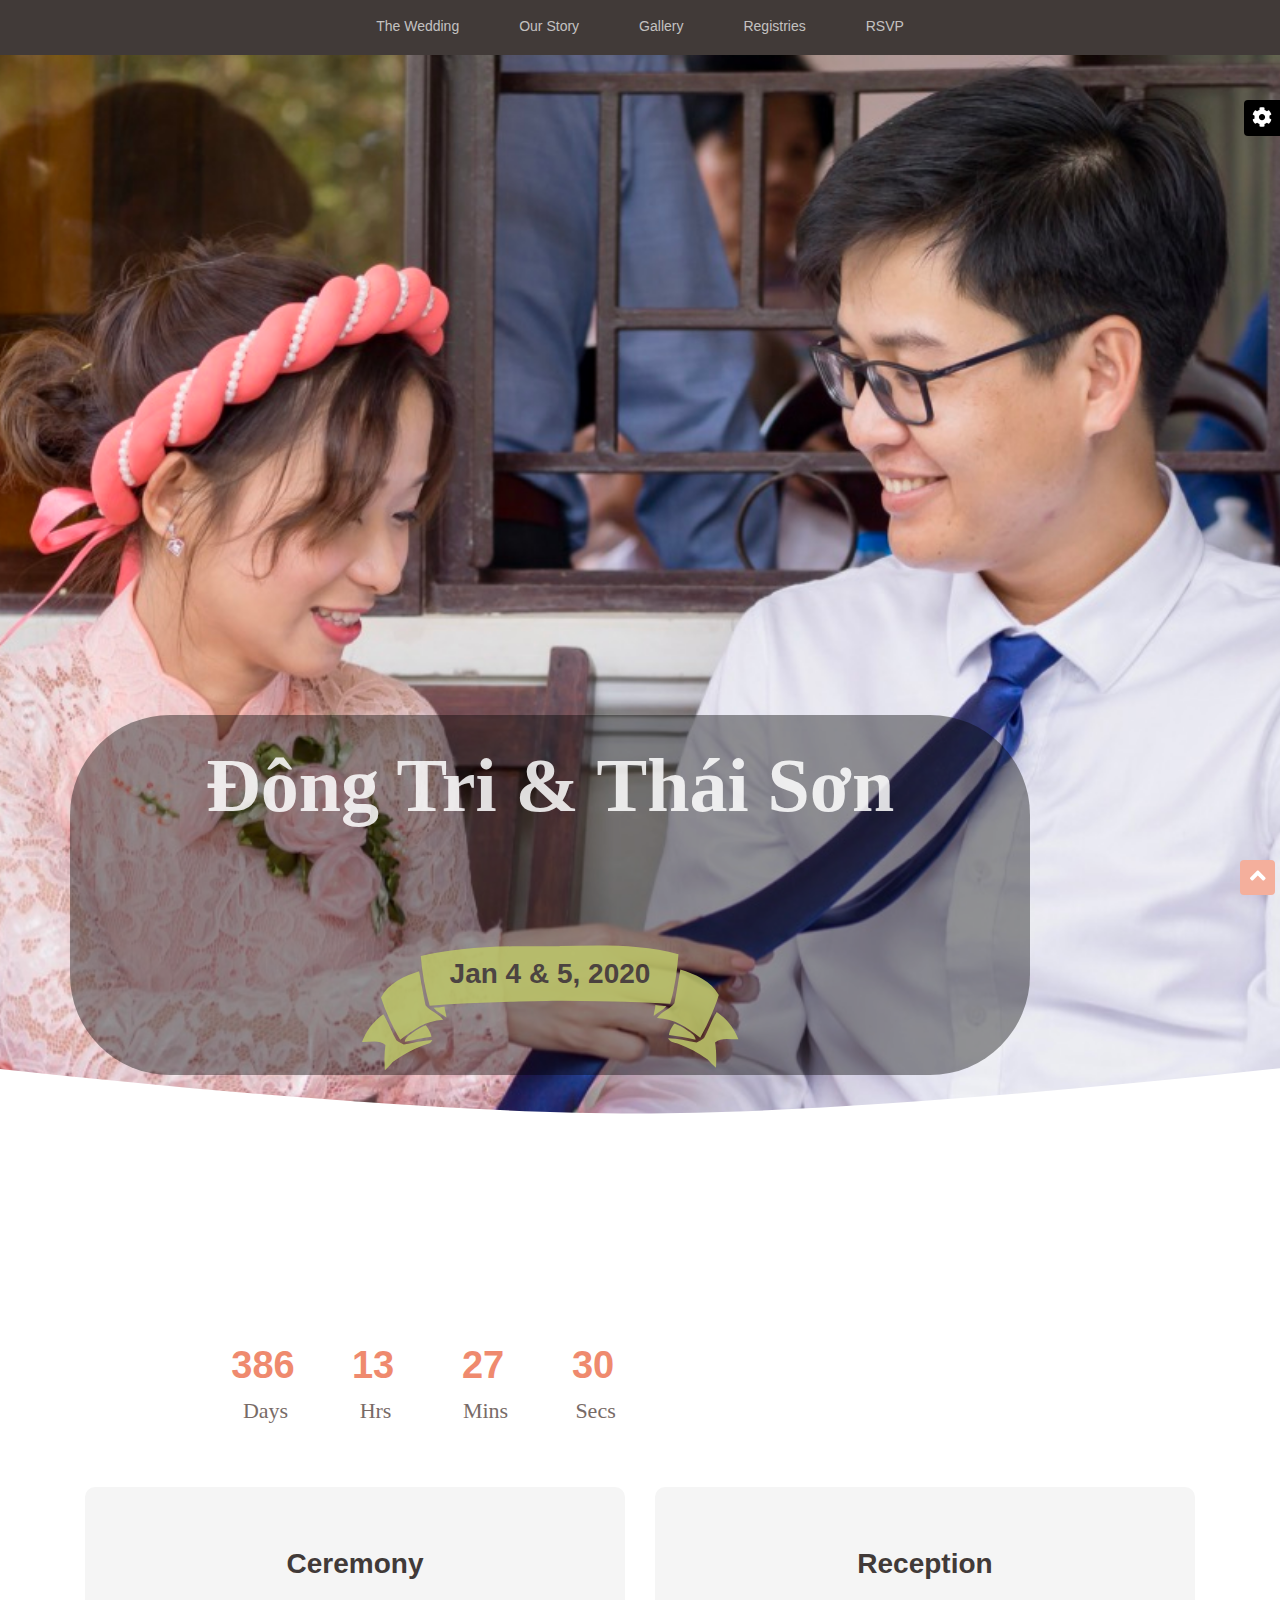
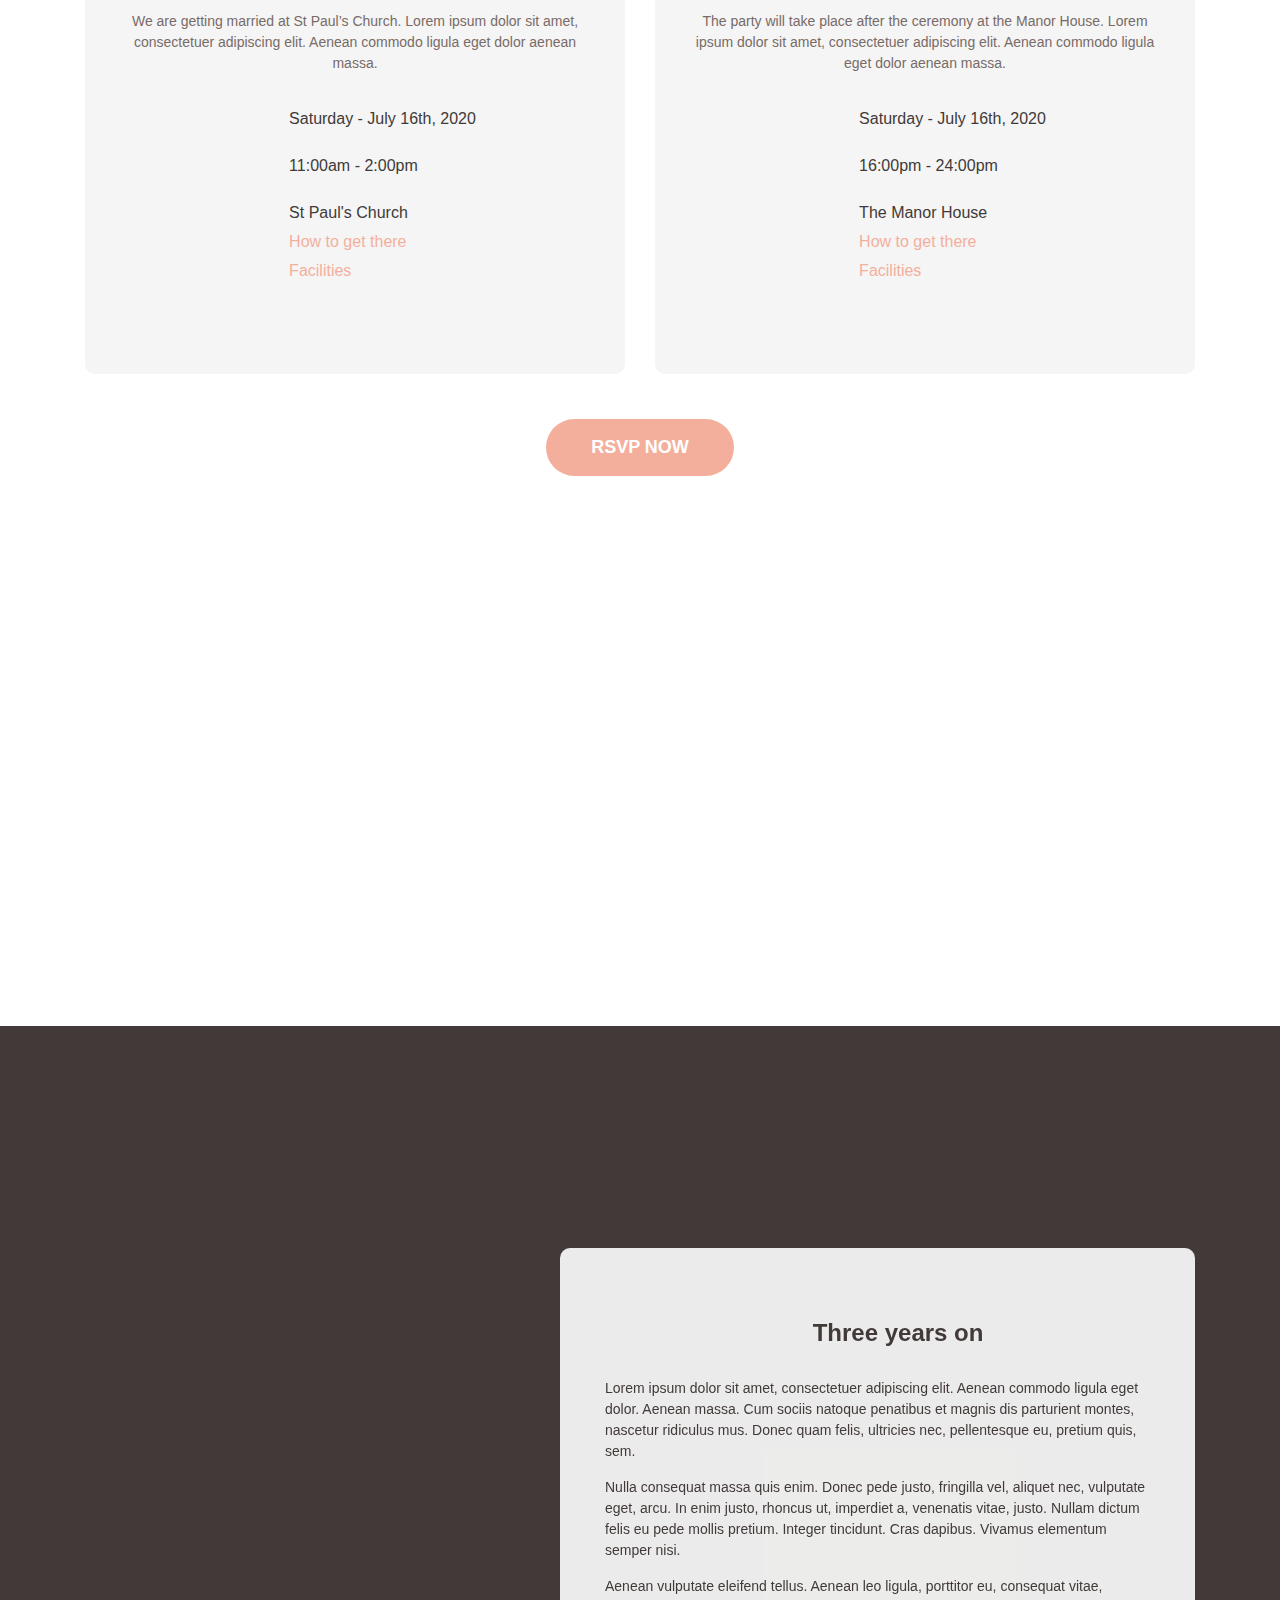
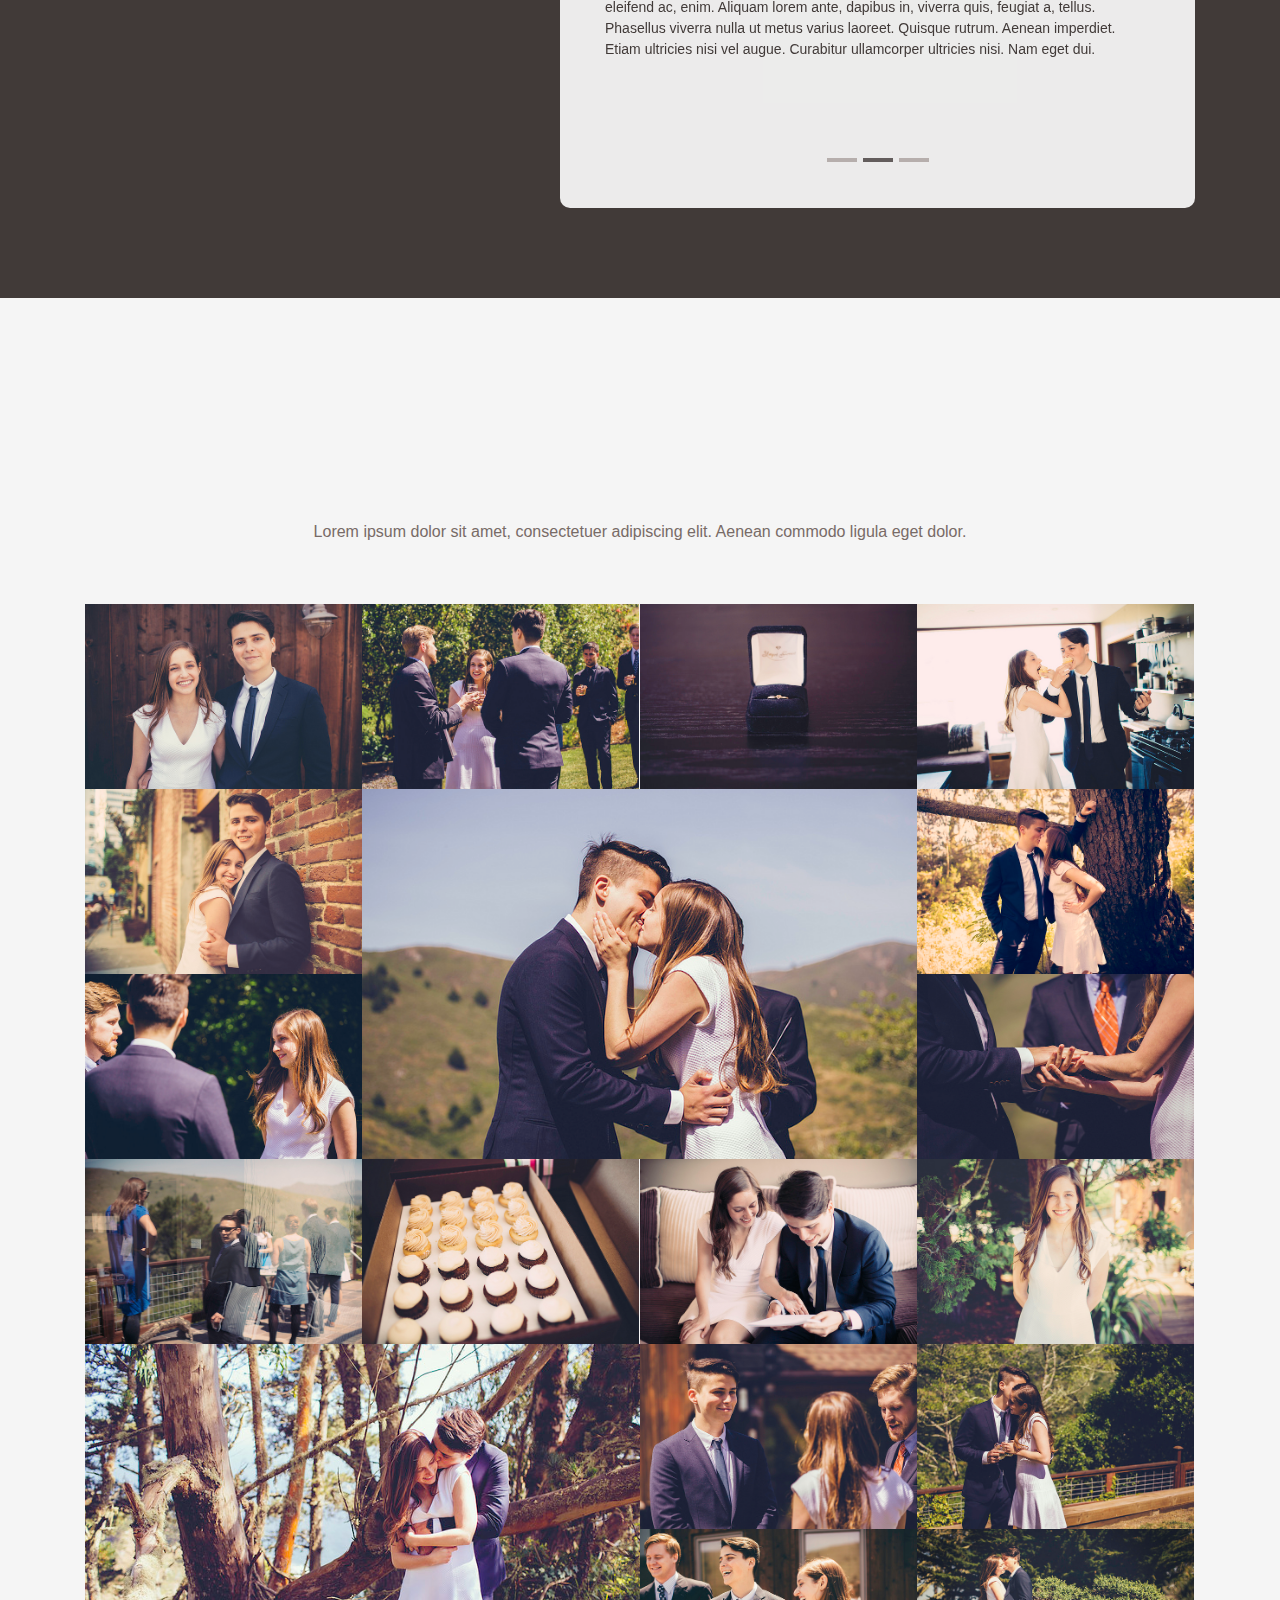
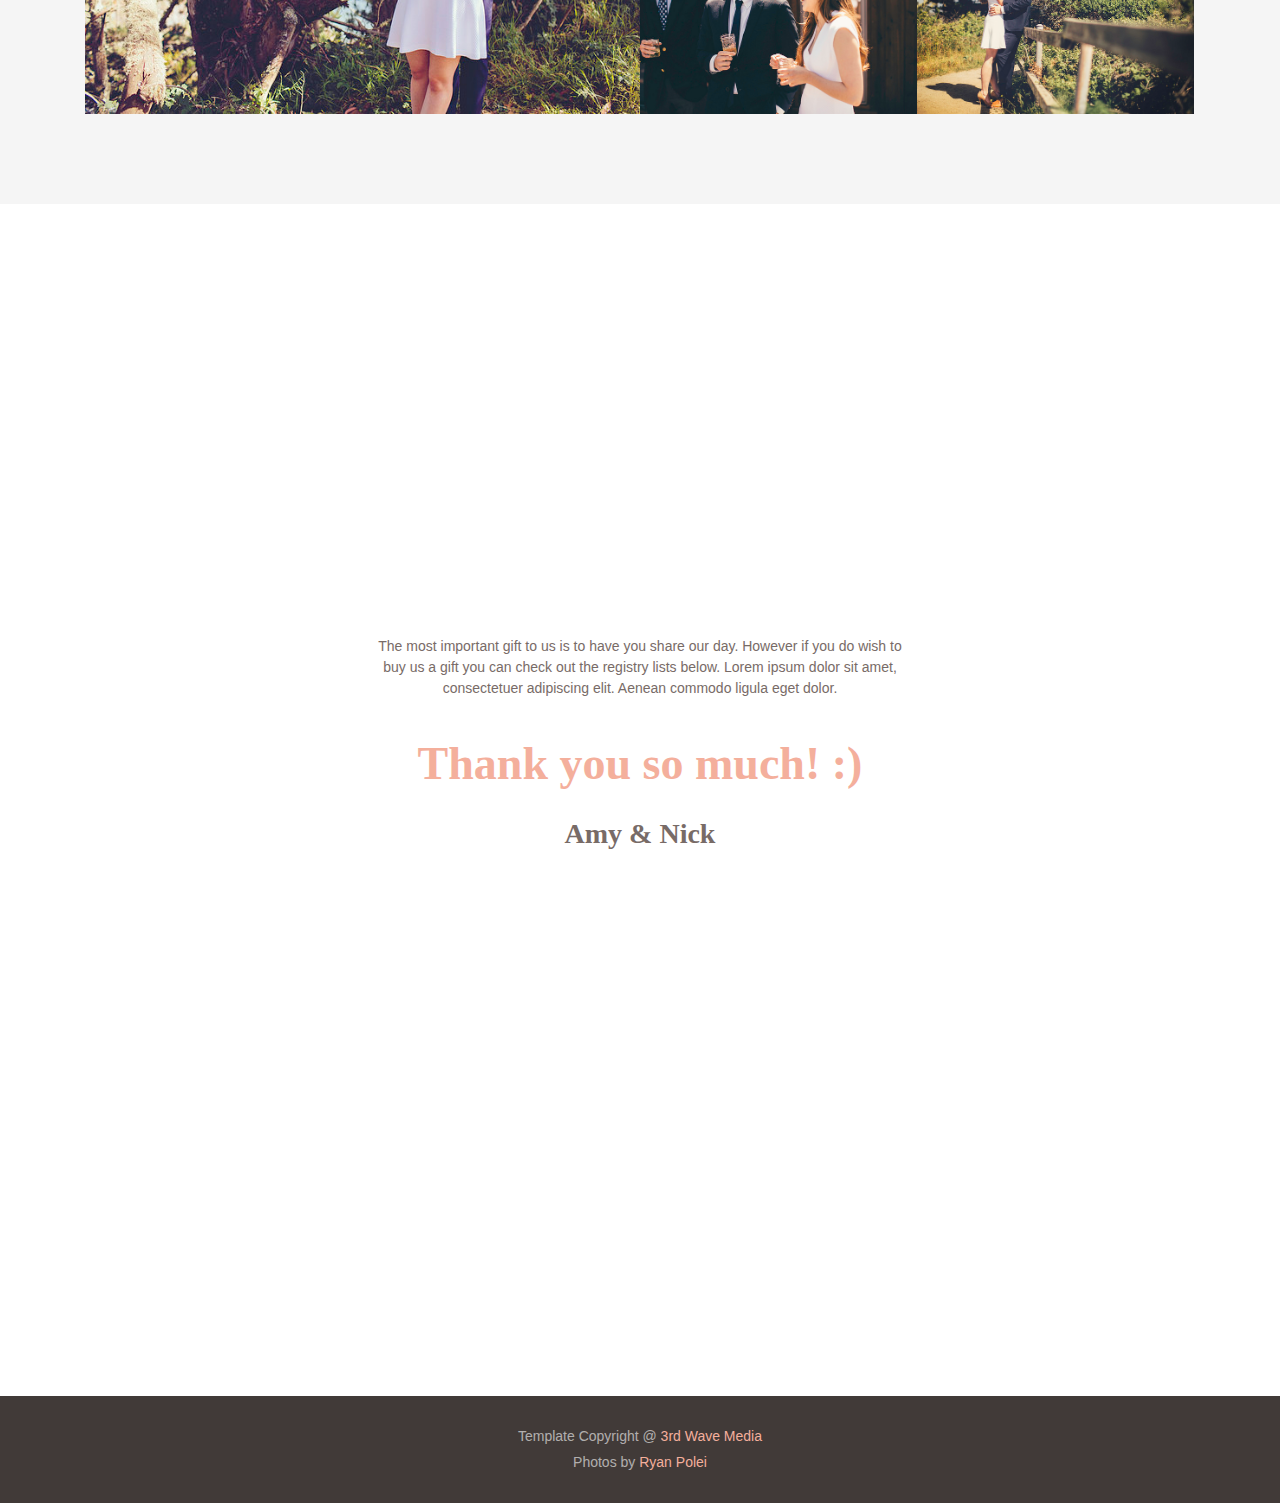
==== wedding.htm @ 98bdacda "draft version" ====
<!DOCTYPE html>
<html lang="en" class="fontawesome-i2svg-active fontawesome-i2svg-complete">
	
	<head>
		<meta http-equiv="Content-Type" content="text/html; charset=UTF-8">
		<title>Responsive website template for wedding invitations</title>
		<!-- Meta -->
		<meta http-equiv="X-UA-Compatible" content="IE=edge">
		<meta name="viewport" content="width=device-width, initial-scale=1.0">
		<meta name="description" content="">
		<meta name="author" content="">
		<style type="text/css">svg:not(:root).svg-inline--fa{overflow:visible}.svg-inline--fa{display:inline-block;font-size:inherit;height:1em;overflow:visible;vertical-align:-.125em}.svg-inline--fa.fa-lg{vertical-align:-.225em}.svg-inline--fa.fa-w-1{width:.0625em}.svg-inline--fa.fa-w-2{width:.125em}.svg-inline--fa.fa-w-3{width:.1875em}.svg-inline--fa.fa-w-4{width:.25em}.svg-inline--fa.fa-w-5{width:.3125em}.svg-inline--fa.fa-w-6{width:.375em}.svg-inline--fa.fa-w-7{width:.4375em}.svg-inline--fa.fa-w-8{width:.5em}.svg-inline--fa.fa-w-9{width:.5625em}.svg-inline--fa.fa-w-10{width:.625em}.svg-inline--fa.fa-w-11{width:.6875em}.svg-inline--fa.fa-w-12{width:.75em}.svg-inline--fa.fa-w-13{width:.8125em}.svg-inline--fa.fa-w-14{width:.875em}.svg-inline--fa.fa-w-15{width:.9375em}.svg-inline--fa.fa-w-16{width:1em}.svg-inline--fa.fa-w-17{width:1.0625em}.svg-inline--fa.fa-w-18{width:1.125em}.svg-inline--fa.fa-w-19{width:1.1875em}.svg-inline--fa.fa-w-20{width:1.25em}.svg-inline--fa.fa-pull-left{margin-right:.3em;width:auto}.svg-inline--fa.fa-pull-right{margin-left:.3em;width:auto}.svg-inline--fa.fa-border{height:1.5em}.svg-inline--fa.fa-li{width:2em}.svg-inline--fa.fa-fw{width:1.25em}.fa-layers svg.svg-inline--fa{bottom:0;left:0;margin:auto;position:absolute;right:0;top:0}.fa-layers{display:inline-block;height:1em;position:relative;text-align:center;vertical-align:-.125em;width:1em}.fa-layers svg.svg-inline--fa{-webkit-transform-origin:center center;transform-origin:center center}.fa-layers-counter,.fa-layers-text{display:inline-block;position:absolute;text-align:center}.fa-layers-text{left:50%;top:50%;-webkit-transform:translate(-50%,-50%);transform:translate(-50%,-50%);-webkit-transform-origin:center center;transform-origin:center center}.fa-layers-counter{background-color:#ff253a;border-radius:1em;-webkit-box-sizing:border-box;box-sizing:border-box;color:#fff;height:1.5em;line-height:1;max-width:5em;min-width:1.5em;overflow:hidden;padding:.25em;right:0;text-overflow:ellipsis;top:0;-webkit-transform:scale(.25);transform:scale(.25);-webkit-transform-origin:top right;transform-origin:top right}.fa-layers-bottom-right{bottom:0;right:0;top:auto;-webkit-transform:scale(.25);transform:scale(.25);-webkit-transform-origin:bottom right;transform-origin:bottom right}.fa-layers-bottom-left{bottom:0;left:0;right:auto;top:auto;-webkit-transform:scale(.25);transform:scale(.25);-webkit-transform-origin:bottom left;transform-origin:bottom left}.fa-layers-top-right{right:0;top:0;-webkit-transform:scale(.25);transform:scale(.25);-webkit-transform-origin:top right;transform-origin:top right}.fa-layers-top-left{left:0;right:auto;top:0;-webkit-transform:scale(.25);transform:scale(.25);-webkit-transform-origin:top left;transform-origin:top left}.fa-lg{font-size:1.3333333333em;line-height:.75em;vertical-align:-.0667em}.fa-xs{font-size:.75em}.fa-sm{font-size:.875em}.fa-1x{font-size:1em}.fa-2x{font-size:2em}.fa-3x{font-size:3em}.fa-4x{font-size:4em}.fa-5x{font-size:5em}.fa-6x{font-size:6em}.fa-7x{font-size:7em}.fa-8x{font-size:8em}.fa-9x{font-size:9em}.fa-10x{font-size:10em}.fa-fw{text-align:center;width:1.25em}.fa-ul{list-style-type:none;margin-left:2.5em;padding-left:0}.fa-ul>li{position:relative}.fa-li{left:-2em;position:absolute;text-align:center;width:2em;line-height:inherit}.fa-border{border:solid .08em #eee;border-radius:.1em;padding:.2em .25em .15em}.fa-pull-left{float:left}.fa-pull-right{float:right}.fa.fa-pull-left,.fab.fa-pull-left,.fal.fa-pull-left,.far.fa-pull-left,.fas.fa-pull-left{margin-right:.3em}.fa.fa-pull-right,.fab.fa-pull-right,.fal.fa-pull-right,.far.fa-pull-right,.fas.fa-pull-right{margin-left:.3em}.fa-spin{-webkit-animation:fa-spin 2s infinite linear;animation:fa-spin 2s infinite linear}.fa-pulse{-webkit-animation:fa-spin 1s infinite steps(8);animation:fa-spin 1s infinite steps(8)}@-webkit-keyframes fa-spin{0%{-webkit-transform:rotate(0);transform:rotate(0)}100%{-webkit-transform:rotate(360deg);transform:rotate(360deg)}}@keyframes fa-spin{0%{-webkit-transform:rotate(0);transform:rotate(0)}100%{-webkit-transform:rotate(360deg);transform:rotate(360deg)}}.fa-rotate-90{-webkit-transform:rotate(90deg);transform:rotate(90deg)}.fa-rotate-180{-webkit-transform:rotate(180deg);transform:rotate(180deg)}.fa-rotate-270{-webkit-transform:rotate(270deg);transform:rotate(270deg)}.fa-flip-horizontal{-webkit-transform:scale(-1,1);transform:scale(-1,1)}.fa-flip-vertical{-webkit-transform:scale(1,-1);transform:scale(1,-1)}.fa-flip-both,.fa-flip-horizontal.fa-flip-vertical{-webkit-transform:scale(-1,-1);transform:scale(-1,-1)}:root .fa-flip-both,:root .fa-flip-horizontal,:root .fa-flip-vertical,:root .fa-rotate-180,:root .fa-rotate-270,:root .fa-rotate-90{-webkit-filter:none;filter:none}.fa-stack{display:inline-block;height:2em;position:relative;width:2.5em}.fa-stack-1x,.fa-stack-2x{bottom:0;left:0;margin:auto;position:absolute;right:0;top:0}.svg-inline--fa.fa-stack-1x{height:1em;width:1.25em}.svg-inline--fa.fa-stack-2x{height:2em;width:2.5em}.fa-inverse{color:#fff}.sr-only{border:0;clip:rect(0,0,0,0);height:1px;margin:-1px;overflow:hidden;padding:0;position:absolute;width:1px}.sr-only-focusable:active,.sr-only-focusable:focus{clip:auto;height:auto;margin:0;overflow:visible;position:static;width:auto}</style>
		<link rel="shortcut icon" href="https://themes.3rdwavemedia.com/matrimony/bs4/4.0/favicon.ico">
		<link href="./wedding/css" rel="stylesheet" type="text/css">
		<link href="./wedding/css(1)" rel="stylesheet" type="text/css">
		<!-- FontAwesome JS-->
		<script defer="" src="./wedding/all.js" integrity="sha384-0pzryjIRos8mFBWMzSSZApWtPl/5++eIfzYmTgBBmXYdhvxPc+XcFEk+zJwDgWbP" crossorigin="anonymous"></script>
		<!-- Global CSS -->
		<link rel="stylesheet" href="./wedding/bootstrap.min.css">
		<!-- Plugins CSS -->   
		<link rel="stylesheet" href="./wedding/style.css">
		<link rel="stylesheet" href="./wedding/animate.min.css">
		<link rel="stylesheet" href="./wedding/blueimp-gallery.min.css">
		<link rel="stylesheet" href="./wedding/bootstrap-image-gallery.min.css">
		<!-- Theme CSS -->
		<link id="theme-style" rel="stylesheet" href="./wedding/theme-1.css">
		<!-- Facebook Pixel Code -->
		<script>
			!function(f,b,e,v,n,t,s)
			{if(f.fbq)return;n=f.fbq=function(){n.callMethod?
			n.callMethod.apply(n,arguments):n.queue.push(arguments)};
			if(!f._fbq)f._fbq=n;n.push=n;n.loaded=!0;n.version='2.0';
			n.queue=[];t=b.createElement(e);t.async=!0;
			t.src=v;s=b.getElementsByTagName(e)[0];
			s.parentNode.insertBefore(t,s)}(window, document,'script',
			'https://connect.facebook.net/en_US/fbevents.js');
			fbq('init', '1506230579705064');
			fbq('track', 'PageView');
		</script>
		<noscript><img height="1" width="1" style="display:none"
			src="https://www.facebook.com/tr?id=1506230579705064&ev=PageView&noscript=1"
			/></noscript>
		<!-- End Facebook Pixel Code -->
		<!-- Global site tag (gtag.js) - Google Analytics -->
		<script async="" src="./wedding/js"></script>
		<script>
			window.dataLayer = window.dataLayer || [];
			function gtag(){dataLayer.push(arguments);}
			gtag('js', new Date());
			
			gtag('config', 'UA-24707561-25');
		</script>
		<style type="text/css">.fb_hidden{position:absolute;top:-10000px;z-index:10001}.fb_reposition{overflow:hidden;position:relative}.fb_invisible{display:none}.fb_reset{background:none;border:0;border-spacing:0;color:#000;cursor:auto;direction:ltr;font-family:"lucida grande", tahoma, verdana, arial, sans-serif;font-size:11px;font-style:normal;font-variant:normal;font-weight:normal;letter-spacing:normal;line-height:1;margin:0;overflow:visible;padding:0;text-align:left;text-decoration:none;text-indent:0;text-shadow:none;text-transform:none;visibility:visible;white-space:normal;word-spacing:normal}.fb_reset>div{overflow:hidden}@keyframes fb_transform{from{opacity:0;transform:scale(.95)}to{opacity:1;transform:scale(1)}}.fb_animate{animation:fb_transform .3s forwards}
			.fb_dialog{background:rgba(82, 82, 82, .7);position:absolute;top:-10000px;z-index:10001}.fb_dialog_advanced{border-radius:8px;padding:10px}.fb_dialog_content{background:#fff;color:#373737}.fb_dialog_close_icon{background:url(https://static.xx.fbcdn.net/rsrc.php/v3/yq/r/IE9JII6Z1Ys.png) no-repeat scroll 0 0 transparent;cursor:pointer;display:block;height:15px;position:absolute;right:18px;top:17px;width:15px}.fb_dialog_mobile .fb_dialog_close_icon{left:5px;right:auto;top:5px}.fb_dialog_padding{background-color:transparent;position:absolute;width:1px;z-index:-1}.fb_dialog_close_icon:hover{background:url(https://static.xx.fbcdn.net/rsrc.php/v3/yq/r/IE9JII6Z1Ys.png) no-repeat scroll 0 -15px transparent}.fb_dialog_close_icon:active{background:url(https://static.xx.fbcdn.net/rsrc.php/v3/yq/r/IE9JII6Z1Ys.png) no-repeat scroll 0 -30px transparent}.fb_dialog_iframe{line-height:0}.fb_dialog_content .dialog_title{background:#6d84b4;border:1px solid #365899;color:#fff;font-size:14px;font-weight:bold;margin:0}.fb_dialog_content .dialog_title>span{background:url(https://static.xx.fbcdn.net/rsrc.php/v3/yd/r/Cou7n-nqK52.gif) no-repeat 5px 50%;float:left;padding:5px 0 7px 26px}body.fb_hidden{height:100%;left:0;margin:0;overflow:visible;position:absolute;top:-10000px;transform:none;width:100%}.fb_dialog.fb_dialog_mobile.loading{background:url(https://static.xx.fbcdn.net/rsrc.php/v3/ya/r/3rhSv5V8j3o.gif) white no-repeat 50% 50%;min-height:100%;min-width:100%;overflow:hidden;position:absolute;top:0;z-index:10001}.fb_dialog.fb_dialog_mobile.loading.centered{background:none;height:auto;min-height:initial;min-width:initial;width:auto}.fb_dialog.fb_dialog_mobile.loading.centered #fb_dialog_loader_spinner{width:100%}.fb_dialog.fb_dialog_mobile.loading.centered .fb_dialog_content{background:none}.loading.centered #fb_dialog_loader_close{clear:both;color:#fff;display:block;font-size:18px;padding-top:20px}#fb-root #fb_dialog_ipad_overlay{background:rgba(0, 0, 0, .4);bottom:0;left:0;min-height:100%;position:absolute;right:0;top:0;width:100%;z-index:10000}#fb-root #fb_dialog_ipad_overlay.hidden{display:none}.fb_dialog.fb_dialog_mobile.loading iframe{visibility:hidden}.fb_dialog_mobile .fb_dialog_iframe{position:sticky;top:0}.fb_dialog_content .dialog_header{background:linear-gradient(from(#738aba), to(#2c4987));border-bottom:1px solid;border-color:#1d3c78;box-shadow:white 0 1px 1px -1px inset;color:#fff;font:bold 14px Helvetica, sans-serif;text-overflow:ellipsis;text-shadow:rgba(0, 30, 84, .296875) 0 -1px 0;vertical-align:middle;white-space:nowrap}.fb_dialog_content .dialog_header table{height:43px;width:100%}.fb_dialog_content .dialog_header td.header_left{font-size:12px;padding-left:5px;vertical-align:middle;width:60px}.fb_dialog_content .dialog_header td.header_right{font-size:12px;padding-right:5px;vertical-align:middle;width:60px}.fb_dialog_content .touchable_button{background:linear-gradient(from(#4267B2), to(#2a4887));background-clip:padding-box;border:1px solid #29487d;border-radius:3px;display:inline-block;line-height:18px;margin-top:3px;max-width:85px;padding:4px 12px;position:relative}.fb_dialog_content .dialog_header .touchable_button input{background:none;border:none;color:#fff;font:bold 12px Helvetica, sans-serif;margin:2px -12px;padding:2px 6px 3px 6px;text-shadow:rgba(0, 30, 84, .296875) 0 -1px 0}.fb_dialog_content .dialog_header .header_center{color:#fff;font-size:16px;font-weight:bold;line-height:18px;text-align:center;vertical-align:middle}.fb_dialog_content .dialog_content{background:url(https://static.xx.fbcdn.net/rsrc.php/v3/y9/r/jKEcVPZFk-2.gif) no-repeat 50% 50%;border:1px solid #4a4a4a;border-bottom:0;border-top:0;height:150px}.fb_dialog_content .dialog_footer{background:#f5f6f7;border:1px solid #4a4a4a;border-top-color:#ccc;height:40px}#fb_dialog_loader_close{float:left}.fb_dialog.fb_dialog_mobile .fb_dialog_close_button{text-shadow:rgba(0, 30, 84, .296875) 0 -1px 0}.fb_dialog.fb_dialog_mobile .fb_dialog_close_icon{visibility:hidden}#fb_dialog_loader_spinner{animation:rotateSpinner 1.2s linear infinite;background-color:transparent;background-image:url(https://static.xx.fbcdn.net/rsrc.php/v3/yD/r/t-wz8gw1xG1.png);background-position:50% 50%;background-repeat:no-repeat;height:24px;width:24px}@keyframes rotateSpinner{0%{transform:rotate(0deg)}100%{transform:rotate(360deg)}}
			.fb_iframe_widget{display:inline-block;position:relative}.fb_iframe_widget span{display:inline-block;position:relative;text-align:justify}.fb_iframe_widget iframe{position:absolute}.fb_iframe_widget_fluid_desktop,.fb_iframe_widget_fluid_desktop span,.fb_iframe_widget_fluid_desktop iframe{max-width:100%}.fb_iframe_widget_fluid_desktop iframe{min-width:220px;position:relative}.fb_iframe_widget_lift{z-index:1}.fb_iframe_widget_fluid{display:inline}.fb_iframe_widget_fluid span{width:100%}
		</style>
	</head>
	<body data-spy="scroll">
		<div id="fb-root" class=" fb_reset">
			<div style="position: absolute; top: -10000px; width: 0px; height: 0px;">
				<div><iframe name="fb_xdm_frame_https" id="fb_xdm_frame_https" aria-hidden="true" title="Facebook Cross Domain Communication Frame" tabindex="-1" frameborder="0" allowtransparency="true" allowfullscreen="true" scrolling="no" allow="encrypted-media" src="./wedding/xd_arbiter.html" style="border: none;"></iframe></div>
				<div></div>
			</div>
		</div>
		<script>(function(d, s, id) {
			var js, fjs = d.getElementsByTagName(s)[0];
			if (d.getElementById(id)) return;
			js = d.createElement(s); js.id = id;
			js.src = "//connect.facebook.net/en_US/sdk.js#xfbml=1&version=v2.5";
			fjs.parentNode.insertBefore(js, fjs);
			}(document, 'script', 'facebook-jssdk'));
		</script>
		<!-- ******HEADER****** --> 
		<header id="header" class="header fixed-top">
			<div class="container ">
				<nav class="main-nav navbar navbar-expand-md" role="navigation">
					<button class="navbar-toggler navbar-dark " type="button" data-toggle="collapse" data-target="#navbar-collapse" aria-controls="navbar-collapse" aria-expanded="false" aria-label="Toggle navigation">
					<span class="toggle-title">Menu</span>
					<span class="navbar-toggler-icon"></span>
					</button> 
					<div id="navbar-collapse" class="navbar-collapse collapse text-center justify-content-center">
						<ul class="nav navbar-nav">
							<li class="nav-item"><a class="nav-link scrollto" href="https://themes.3rdwavemedia.com/matrimony/bs4/4.0/#wedding">The Wedding</a></li>
							<li class="nav-item"><a class="nav-link scrollto" href="https://themes.3rdwavemedia.com/matrimony/bs4/4.0/#story">Our Story</a></li>
							<li class="nav-item"><a class="nav-link scrollto" href="https://themes.3rdwavemedia.com/matrimony/bs4/4.0/#gallery">Gallery</a></li>
							<li class="nav-item"><a class="nav-link scrollto" href="https://themes.3rdwavemedia.com/matrimony/bs4/4.0/#gift">Registries</a></li>
							<li class="nav-item"><a class="nav-link" href="https://themes.3rdwavemedia.com/matrimony/bs4/4.0/#" data-toggle="modal" data-target="#rsvp-modal">RSVP</a></li>
						</ul>
						<!--//nav-->
					</div>
					<!--//navabr-collapse-->
				</nav>
				<!--//main-nav-->
			</div>
			<!--//container-->
		</header>
		<!--//header-->
		<div id="hero" class="hero-section">
			<div class="container text-center">
				<div class="row">
					<div class="hero-box">
						<h1 class="headline script">
							<span class="names display-block">Đông Tri &amp; Thái Sơn</span>
							<span class="statement display-block animated bounceIn delayp4" style="opacity: 0;">
							<span class="swirl-left"></span><span class="statement-text">are getting hitched</span><span class="swirl-right"></span>
							</span>
						</h1>
						<div class="date">
							<span class="date-text">Jan 4 & 5, 2020</span>
						</div>
					</div>
					<!--//hero-box-->
				</div>
			</div>
			<!--//container-->
			<div class="curve-holder"></div>
		</div>
		<!--//hero-section-->
		<!-- ******Wedding Section****** -->
		<section id="wedding" class="wedding-section section">
			<div class="container text-center">
				<h3 class="title script"><span class="title-deco-left"></span><span class="title-text animated fadeInUp delayp2" style="opacity: 0;">The Wedding</span><span class="title-deco-right"></span></h3>
				<div id="countdown-box" class="countdown-box">
					<span class="days"><span class="number">386</span><span class="unit script">Days</span></span><span class="hours"><span class="number">13</span><span class="unit script">Hrs</span></span><span class="minutes"><span class="number">27</span><span class="unit script">Mins</span></span><span class="secs"><span class="number">30</span><span class="unit script">Secs</span></span>
				</div>
				<!--//countdown-box-->
				<div class="row cols-wrapper">
					<div class="ceremony-col col-12 col-md-6">
						<div class="col-inner">
							<h4 class="subtitle">Ceremony</h4>
							<p class="intro">We are getting married at St Paul’s Church. Lorem ipsum dolor sit amet, consectetuer adipiscing elit. Aenean commodo ligula eget dolor aenean massa. </p>
							<ul class="meta-list list-unstyled text-left center-block">
								<li><span class="icon-calendar love-icon"></span>Saturday - July 16th, 2020</li>
								<li><span class="icon-clock love-icon"></span>11:00am - 2:00pm</li>
								<li><span class="icon-map love-icon"></span>St Paul's Church 
									<br>
									<span class="direction-info display-block list-link"><a href="https://themes.3rdwavemedia.com/matrimony/bs4/4.0/#" data-toggle="modal" data-target="#direction-modal">How to get there</a></span>
									<span class="facilities-info display-block list-link"><a href="https://themes.3rdwavemedia.com/matrimony/bs4/4.0/#" data-toggle="modal" data-target="#facilities-modal">Facilities</a></span>
								</li>
							</ul>
							<!--//meta-list-->
						</div>
						<!--//col-inner-->
					</div>
					<!--//ceremony-col-->
					<div class="reception-col col-12 col-md-6">
						<div class="col-inner">
							<h4 class="subtitle">Reception</h4>
							<p class="intro">The party will take place after the ceremony at the Manor House.
								Lorem ipsum dolor sit amet, consectetuer adipiscing elit. Aenean commodo ligula eget dolor aenean massa. 
							</p>
							<ul class="meta-list list-unstyled text-left center-block">
								<li><span class="icon-calendar love-icon"></span>Saturday - July 16th, 2020</li>
								<li><span class="icon-clock love-icon"></span>16:00pm - 24:00pm</li>
								<li><span class="icon-map love-icon"></span>The Manor House
									<br>
									<span class="direction-info display-block list-link"><a href="https://themes.3rdwavemedia.com/matrimony/bs4/4.0/#" data-toggle="modal" data-target="#direction-modal">How to get there</a></span>
									<span class="facilities-info display-block list-link"><a href="https://themes.3rdwavemedia.com/matrimony/bs4/4.0/#" data-toggle="modal" data-target="#facilities-modal">Facilities</a></span>
								</li>
							</ul>
							<!--//meta-list-->
						</div>
						<!--//col-inner-->
					</div>
					<!--//ceremony-col-->
				</div>
				<!--//row-->
				<div class="action-wrapper">
					<a class="btn btn-primary" href="https://themes.3rdwavemedia.com/matrimony/bs4/4.0/#" data-toggle="modal" data-target="#rsvp-modal">RSVP Now</a>
				</div>
				<!--//action-wrapper-->
			</div>
			<!--//container-->
			<div id="map" class="map-container embed-responsive">
				<iframe class="embed-responsive-item" src="https://www.google.com/maps/d/embed?mid=1fOAZMWZ5mdK_ioti37oQocjR53zU3qKu&hl=en" width="640" height="480"></iframe>
			</div>
			<!--//map-container-->
		</section>
		<!--//wedding-section-->
		<!-- ******Story Section****** -->
		<section id="story" class="story-section section">
			<div class="container text-center">
				<div class="row">
					<div class="story-box offset-lg-5 col-12 col-lg-7">
						<h3 class="title script title-reversed"><span class="title-deco-left"></span><span class="title-text animated fadeInUp delayp2" style="opacity: 0;">Our Story</span><span class="title-deco-right"></span></h3>
						<div class="content-container text-left">
							<div id="story-carousel" class="story-carousel carousel slide" data-ride="carousel" data-interval="10000">
								<ol class="carousel-indicators">
									<li data-target="#story-carousel" data-slide-to="0" class=""></li>
									<li data-target="#story-carousel" data-slide-to="1" class="active"></li>
									<li data-target="#story-carousel" data-slide-to="2" class=""></li>
								</ol>
								<!-- Wrapper for slides -->
								<div class="carousel-inner" role="listbox">
									<div class="item carousel-item">
										<h4 class="item-title text-center"><span class="icon-couple love-icon"></span>How we met</h4>
										<p>Lorem ipsum dolor sit amet, consectetuer adipiscing elit. Aenean commodo ligula eget dolor. Aenean massa. Cum sociis natoque penatibus et magnis dis parturient montes, nascetur ridiculus mus. Donec quam felis, ultricies nec, pellentesque eu, pretium quis, sem.</p>
										<p>Nulla consequat massa quis enim. Donec pede justo, fringilla vel, aliquet nec, vulputate eget, arcu. In enim justo, rhoncus ut, imperdiet a, venenatis vitae, justo. Nullam dictum felis eu pede mollis pretium. Integer tincidunt. Cras dapibus. Vivamus elementum semper nisi.</p>
										<p>Aenean vulputate eleifend tellus. Aenean leo ligula, porttitor eu, consequat vitae, eleifend ac, enim. Aliquam lorem ante, dapibus in, viverra quis, feugiat a, tellus. Phasellus viverra nulla ut metus varius laoreet. Quisque rutrum. Aenean imperdiet. Etiam ultricies nisi vel augue. Curabitur ullamcorper ultricies nisi. Nam eget dui. Etiam rhoncus. Maecenas tempus, tellus eget condimentum rhoncus, sem quam semper libero, sit amet adipiscing sem neque sed ipsum.</p>
									</div>
									<!--//item-->
									<div class="item carousel-item active">
										<h4 class="item-title text-center"><span class="icon-jar love-icon"></span>Three years on</h4>
										<p>Lorem ipsum dolor sit amet, consectetuer adipiscing elit. Aenean commodo ligula eget dolor. Aenean massa. Cum sociis natoque penatibus et magnis dis parturient montes, nascetur ridiculus mus. Donec quam felis, ultricies nec, pellentesque eu, pretium quis, sem.</p>
										<p>Nulla consequat massa quis enim. Donec pede justo, fringilla vel, aliquet nec, vulputate eget, arcu. In enim justo, rhoncus ut, imperdiet a, venenatis vitae, justo. Nullam dictum felis eu pede mollis pretium. Integer tincidunt. Cras dapibus. Vivamus elementum semper nisi.</p>
										<p>Aenean vulputate eleifend tellus. Aenean leo ligula, porttitor eu, consequat vitae, eleifend ac, enim. Aliquam lorem ante, dapibus in, viverra quis, feugiat a, tellus. Phasellus viverra nulla ut metus varius laoreet. Quisque rutrum. Aenean imperdiet. Etiam ultricies nisi vel augue. Curabitur ullamcorper ultricies nisi. Nam eget dui.</p>
									</div>
									<!--//item-->
									<div class="item carousel-item">
										<h4 class="item-title text-center"><span class="icon-glasses love-icon"></span>The proposal</h4>
										<p>Lorem ipsum dolor sit amet, consectetuer adipiscing elit. Aenean commodo ligula eget dolor. Aenean massa. Cum sociis natoque penatibus et magnis dis parturient montes, nascetur ridiculus mus. Donec quam felis, ultricies nec, pellentesque eu, pretium quis, sem.</p>
										<p>Nulla consequat massa quis enim. Donec pede justo, fringilla vel, aliquet nec, vulputate eget, arcu. In enim justo, rhoncus ut, imperdiet a, venenatis vitae, justo. Nullam dictum felis eu pede mollis pretium. Integer tincidunt. Cras dapibus. Vivamus elementum semper nisi.</p>
										<p>Aenean vulputate eleifend tellus. Aenean leo ligula, porttitor eu, consequat vitae, eleifend ac, enim. Aliquam lorem ante, dapibus in, viverra quis, feugiat a, tellus. Phasellus viverra nulla ut metus varius laoreet. Quisque rutrum. Aenean imperdiet. Etiam ultricies nisi vel augue. Curabitur ullamcorper ultricies nisi. Nam eget dui.</p>
									</div>
									<!--//item-->
								</div>
								<!--//carousel-inner-->
							</div>
							<!--//story-carousel-->
						</div>
					</div>
					<!--//story-box-->
				</div>
				<!--//row-->
			</div>
			<!--//container-->
		</section>
		<!--//story-section-->
		<!-- ******Gallery Section****** -->
		<section id="gallery" class="gallery-section section">
			<div class="container text-center">
				<h3 class="title script"><span class="title-deco-left"></span><span class="title-text animated fadeInUp delayp2" style="opacity: 0;">Gallery</span><span class="title-deco-right"></span></h3>
				<div class="intro">Lorem ipsum dolor sit amet, consectetuer adipiscing elit. Aenean commodo ligula eget dolor. </div>
				<div class="gallery-container">
					<div id="photos-wrapper" class="photos-wrapper" style="position: relative; height: 1110.85px;">
						<div class="item" style="position: absolute; left: 0%; top: 0px;"><a href="./wedding/pic-1.jpg" data-gallery=""><img class="img-fluid" src="./wedding/pic-1.jpg" alt=""></a></div>
						<div class="item" style="position: absolute; left: 24.955%; top: 0px;"><a href="./wedding/pic-2.jpg" data-gallery=""><img class="img-fluid" src="./wedding/pic-2.jpg" alt=""></a></div>
						<div class="item" style="position: absolute; left: 50%; top: 0px;"><a href="./wedding/pic-3.jpg" data-gallery=""><img class="img-fluid" src="./wedding/pic-3.jpg" alt=""></a></div>
						<div class="item" style="position: absolute; left: 74.955%; top: 0px;"><a href="./wedding/pic-4.jpg" data-gallery=""><img class="img-fluid" src="./wedding/pic-4.jpg" alt=""></a></div>
						<div class="item" style="position: absolute; left: 0%; top: 185px;"><a href="./wedding/pic-5.jpg" data-gallery=""><img class="img-fluid" src="./wedding/pic-5.jpg" alt=""></a></div>
						<div class="item w2" style="position: absolute; left: 24.955%; top: 185px;"><a href="./wedding/pic-6.jpg" data-gallery=""><img class="img-fluid" src="./wedding/pic-6.jpg" alt=""></a></div>
						<div class="item" style="position: absolute; left: 74.955%; top: 185px;"><a href="./wedding/pic-7.jpg" data-gallery=""><img class="img-fluid" src="./wedding/pic-7.jpg" alt=""></a></div>
						<div class="item" style="position: absolute; left: 0%; top: 370px;"><a href="./wedding/pic-8.jpg" data-gallery=""><img class="img-fluid" src="./wedding/pic-8.jpg" alt=""></a></div>
						<div class="item" style="position: absolute; left: 74.955%; top: 370px;"><a href="./wedding/pic-9.jpg" data-gallery=""><img class="img-fluid" src="./wedding/pic-9.jpg" alt=""></a></div>
						<div class="item" style="position: absolute; left: 24.955%; top: 555px;"><a href="./wedding/pic-10.jpg" data-gallery=""><img class="img-fluid" src="./wedding/pic-10.jpg" alt=""></a></div>
						<div class="item" style="position: absolute; left: 50%; top: 555px;"><a href="./wedding/pic-11.jpg" data-gallery=""><img class="img-fluid" src="./wedding/pic-11.jpg" alt=""></a></div>
						<div class="item w2" style="position: absolute; left: 0%; top: 740px;"><a href="./wedding/pic-12.jpg" data-gallery=""><img class="img-fluid" src="./wedding/pic-12.jpg" alt=""></a></div>
						<div class="item" style="position: absolute; left: 0%; top: 555px;"><a href="./wedding/pic-13.jpg" data-gallery=""><img class="img-fluid" src="./wedding/pic-13.jpg" alt=""></a></div>
						<div class="item" style="position: absolute; left: 74.955%; top: 555px;"><a href="./wedding/pic-14.jpg" data-gallery=""><img class="img-fluid" src="./wedding/pic-14.jpg" alt=""></a></div>
						<div class="item" style="position: absolute; left: 50%; top: 740px;"><a href="./wedding/pic-15.jpg" data-gallery=""><img class="img-fluid" src="./wedding/pic-15.jpg" alt=""></a></div>
						<div class="item" style="position: absolute; left: 74.955%; top: 740px;"><a href="./wedding/pic-16.jpg" data-gallery=""><img class="img-fluid" src="./wedding/pic-16.jpg" alt=""></a></div>
						<div class="item" style="position: absolute; left: 50%; top: 925px;"><a href="./wedding/pic-17.jpg" data-gallery=""><img class="img-fluid" src="./wedding/pic-17.jpg" alt=""></a></div>
						<div class="item" style="position: absolute; left: 74.955%; top: 925px;"><a href="./wedding/pic-18.jpg" data-gallery=""><img class="img-fluid" src="./wedding/pic-18.jpg" alt=""></a></div>
					</div>
					<!--//photos-wrapper-->
				</div>
				<!--//gallery-container-->
			</div>
			<!--//container-->
		</section>
		<!--//gallery-section-->
		<!-- ******Gift Section****** -->
		<section id="gift" class="gift-section section">
			<div class="container text-center">
				<h3 class="title script"><span class="title-deco-left"></span><span class="title-text animated fadeInUp delayp2" style="opacity: 0;"><span class="d-none d-lg-inline">Gift</span> Registries</span><span class="title-deco-right"></span></h3>
				<div class="message-container">
					<div class="message-inner mx-auto">
						<div class="intro">The most important gift to us is to have you
							share our day. However if you do wish to buy us a gift you can check out the registry lists below. Lorem ipsum dolor sit amet, consectetuer adipiscing elit. Aenean commodo ligula eget dolor.
						</div>
						<div class="thank-you script">Thank you so much! :)</div>
						<div class="signature script">Amy &amp; Nick</div>
						<div class="couple-profile animated bounceIn delayp3" style="opacity: 0;"></div>
					</div>
					<!--//message-inner-->
				</div>
			</div>
			<!--//container-->
		</section>
		<!--//gift-section-->
		<!-- ******FOOTER****** --> 
		<footer class="footer">
			<div class="footer-content text-center">
				<div class="container">
					<div class="copyright">Template Copyright @ <a href="http://themes.3rdwavemedia.com/" target="_blank">3rd Wave Media</a></div>
					<div class="credit">Photos by <a href="https://www.flickr.com/photos/ryan_polei/" target="_blank">Ryan Polei</a></div>
				</div>
				<!--//container-->       
			</div>
			<!--//footer-content-->
		</footer>
		<!--//footer-->
		<!-- The Bootstrap Image Gallery lightbox -->
		<div id="blueimp-gallery" class="blueimp-gallery" data-use-bootstrap-modal="false">
			<!-- The container for the modal slides -->
			<div class="slides"></div>
			<!-- Controls for the borderless lightbox -->
			<h3 class="title"></h3>
			<a class="prev">‹</a>
			<a class="next">›</a>
			<a class="close">×</a>
			<a class="play-pause"></a>
			<ol class="indicator"></ol>
			<!-- The modal dialog, which will be used to wrap the lightbox content -->
			<div class="modal fade" tabindex="-1">
				<div class="modal-dialog">
					<div class="modal-content">
						<div class="modal-header">
							<button type="button" class="close" aria-hidden="true">×</button>
							<h4 class="modal-title"></h4>
						</div>
						<div class="modal-body next"></div>
						<div class="modal-footer">
							<button type="button" class="btn btn-default pull-left prev">
							<i class="glyphicon glyphicon-chevron-left"></i>
							Previous
							</button>
							<button type="button" class="btn btn-primary next">
							Next
							<i class="glyphicon glyphicon-chevron-right"></i>
							</button>
						</div>
					</div>
				</div>
			</div>
		</div>
		<!--blueimp-gallery-->
		<!-- RSVP Modal -->
		<div id="rsvp-modal" class="modal modal-rsvp" tabindex="-1" role="dialog" aria-labelledby="rsvpModalLabel" aria-hidden="true">
			<div class="modal-dialog" role="document">
				<div class="modal-content">
					<div class="modal-header">
						<button type="button" class="close" data-dismiss="modal" aria-hidden="true">×</button>
						<h2 id="rsvpModalLabel" class="modal-title text-center">
							<span class="title script display-block"><span class="title-deco-left"></span><span class="title-text">RSVP</span><span class="title-deco-right"></span></span>
							<span class="subtitle display-block">Come and celebrate with us! <br> Please RSVP by May 16, 2020</span>
						</h2>
					</div>
					<!--//modal-header-->
					<div class="modal-body">
						<form id="rsvp-form" class="rsvp-form form" method="post" action="https://themes.3rdwavemedia.com/matrimony/bs4/4.0/mailer.php" novalidate="novalidate">
							<div id="form-messages" class="text-center"></div>
							<div class="row text-left">
								<div class="name-group form-group col-12 col-md-6">
									<div class="form-group-inner">
										<label for="cname">Name</label>
										<input type="text" class="form-control" id="cname" name="name" placeholder="Your full name" minlength="2" aria-required="true" required="">
									</div>
								</div>
								<div class="email-group form-group col-12 col-md-6">
									<div class="form-group-inner">
										<label for="cemail">Email</label>
										<input type="email" class="form-control" id="cemail" name="email" placeholder="Your email address" aria-required="true" required="">
									</div>
								</div>
								<div class="events-group form-group col-12 col-md-6">
									<div class="form-group-inner">
										<label for="cevents">Which events are you attending?</label>
										<select class="form-control" id="cevents" name="events" aria-required="true" required="">
											<option value="" selected="">Please select</option>
											<option value="Ceremony and Reception">Ceremony and Reception</option>
											<option value="Ceremony Only">Ceremony Only</option>
											<option value="Reception Only">Reception Only</option>
											<option value="Sorry, can&#39;t make either">Sorry, can't make either</option>
										</select>
									</div>
								</div>
								<div class="guests-group form-group col-12 col-md-6">
									<div class="form-group-inner">
										<label for="cguests">How many guests are you bringing?</label>
										<select class="form-control" id="cguests" name="guests" aria-required="true" required="">
											<option value="" selected="">Please select</option>
											<option value="No Guests">No Guests</option>
											<option value="1 Guest">1 Guest</option>
											<option value="2 Guests">2 Guests</option>
											<option value="3 Guests">3 Guests</option>
											<option value="4 Guests">4 Guests</option>
											<option value="5 Guests">5 Guests</option>
										</select>
									</div>
								</div>
								<div class="guestinfo-group form-group col-12" style="display:none">
									<div class="form-group-inner">
										<label for="cguestinfo">Guest(s) Name(s)</label>
										<textarea class="form-control" id="cguestinfo" name="guestinfo" placeholder="Please provide full name(s)" required="" aria-required="true"></textarea>
									</div>
								</div>
								<div class="message-group form-group col-12">
									<div class="form-group-inner">
										<label for="cmessage">Additional Information</label>
										<textarea class="form-control" id="cmessage" name="message" placeholder="eg. Vegetarian &amp; dietary requests"></textarea>
									</div>
								</div>
								<div class="form-group col-12">
									<button type="submit" class="btn btn-block btn-primary">Submit</button>
								</div>
								<div class="additional-info text-center col-12">
									If you have any questions please let us know. You can either email us at <a href="https://themes.3rdwavemedia.com/matrimony/bs4/4.0/#">amynickwedding@gmail.com</a> or give us a ring at 0133 123455
								</div>
								<!--//notes-->    
							</div>
							<!--//row-->
						</form>
						<!--//rsvp-form-->
					</div>
					<!--//modal-body-->
				</div>
				<!--//modal-content-->
			</div>
			<!--//modal-dialog-->
		</div>
		<!--//modal-->
		<!-- Direction Modal-->
		<div id="direction-modal" class="direction-modal modal" tabindex="-1" role="dialog" aria-labelledby="directionModalLabel">
			<div class="modal-dialog" role="document">
				<div class="modal-content">
					<div class="modal-header">
						<button type="button" class="close" data-dismiss="modal" aria-label="Close"><span aria-hidden="true">×</span></button>
						<h4 class="modal-title text-center" id="directionModalLabel">How to get to the events</h4>
					</div>
					<!--//modal-header-->
					<div class="modal-body">
						<div class="row">
							<div class="event-col col-12 col-md-6">
								<h4 class="col-title text-center">Ceremony</h4>
								<div class="col-subtitle script text-center">St. Paul's Church</div>
								<div class="figure-container"><img class="img-fluid" src="./wedding/ceremony-building.jpg" alt=""></div>
								<h5 class="section-title">
									<svg class="svg-inline--fa fa-car fa-w-16" aria-hidden="true" focusable="false" data-prefix="fas" data-icon="car" role="img" xmlns="http://www.w3.org/2000/svg" viewBox="0 0 512 512" data-fa-i2svg="">
										<path fill="currentColor" d="M499.99 176h-59.87l-16.64-41.6C406.38 91.63 365.57 64 319.5 64h-127c-46.06 0-86.88 27.63-103.99 70.4L71.87 176H12.01C4.2 176-1.53 183.34.37 190.91l6 24C7.7 220.25 12.5 224 18.01 224h20.07C24.65 235.73 16 252.78 16 272v48c0 16.12 6.16 30.67 16 41.93V416c0 17.67 14.33 32 32 32h32c17.67 0 32-14.33 32-32v-32h256v32c0 17.67 14.33 32 32 32h32c17.67 0 32-14.33 32-32v-54.07c9.84-11.25 16-25.8 16-41.93v-48c0-19.22-8.65-36.27-22.07-48H494c5.51 0 10.31-3.75 11.64-9.09l6-24c1.89-7.57-3.84-14.91-11.65-14.91zm-352.06-17.83c7.29-18.22 24.94-30.17 44.57-30.17h127c19.63 0 37.28 11.95 44.57 30.17L384 208H128l19.93-49.83zM96 319.8c-19.2 0-32-12.76-32-31.9S76.8 256 96 256s48 28.71 48 47.85-28.8 15.95-48 15.95zm320 0c-19.2 0-48 3.19-48-15.95S396.8 256 416 256s32 12.76 32 31.9-12.8 31.9-32 31.9z"></path>
									</svg>
									<!-- <i class="fas fa-car"></i> --> By Car
								</h5>
								<p>Lorem ipsum dolor sit amet, consectetuer adipiscing elit. Aenean commodo ligula eget dolor. Aenean massa. Cum sociis natoque penatibus et magnis dis parturient montes, nascetur ridiculus mus. Donec quam felis, ultricies nec, pellentesque eu, pretium quis, sem. Nulla consequat massa quis enim.</p>
								<h5 class="section-title">
									<svg class="svg-inline--fa fa-train fa-w-14" aria-hidden="true" focusable="false" data-prefix="fas" data-icon="train" role="img" xmlns="http://www.w3.org/2000/svg" viewBox="0 0 448 512" data-fa-i2svg="">
										<path fill="currentColor" d="M448 96v256c0 51.815-61.624 96-130.022 96l62.98 49.721C386.905 502.417 383.562 512 376 512H72c-7.578 0-10.892-9.594-4.957-14.279L130.022 448C61.82 448 0 403.954 0 352V96C0 42.981 64 0 128 0h192c65 0 128 42.981 128 96zm-48 136V120c0-13.255-10.745-24-24-24H72c-13.255 0-24 10.745-24 24v112c0 13.255 10.745 24 24 24h304c13.255 0 24-10.745 24-24zm-176 64c-30.928 0-56 25.072-56 56s25.072 56 56 56 56-25.072 56-56-25.072-56-56-56z"></path>
									</svg>
									<!-- <i class="fas fa-train"></i> --> By Train
								</h5>
								<p>Vivamus elementum semper nisi. Aenean vulputate eleifend tellus. Aenean leo ligula, porttitor eu, consequat vitae, eleifend ac, enim.</p>
								<h5 class="section-title">
									<svg class="svg-inline--fa fa-bus fa-w-16" aria-hidden="true" focusable="false" data-prefix="fas" data-icon="bus" role="img" xmlns="http://www.w3.org/2000/svg" viewBox="0 0 512 512" data-fa-i2svg="">
										<path fill="currentColor" d="M488 128h-8V80c0-44.8-99.2-80-224-80S32 35.2 32 80v48h-8c-13.25 0-24 10.74-24 24v80c0 13.25 10.75 24 24 24h8v160c0 17.67 14.33 32 32 32v32c0 17.67 14.33 32 32 32h32c17.67 0 32-14.33 32-32v-32h192v32c0 17.67 14.33 32 32 32h32c17.67 0 32-14.33 32-32v-32h6.4c16 0 25.6-12.8 25.6-25.6V256h8c13.25 0 24-10.75 24-24v-80c0-13.26-10.75-24-24-24zM112 400c-17.67 0-32-14.33-32-32s14.33-32 32-32 32 14.33 32 32-14.33 32-32 32zm16-112c-17.67 0-32-14.33-32-32V128c0-17.67 14.33-32 32-32h256c17.67 0 32 14.33 32 32v128c0 17.67-14.33 32-32 32H128zm272 112c-17.67 0-32-14.33-32-32s14.33-32 32-32 32 14.33 32 32-14.33 32-32 32z"></path>
									</svg>
									<!-- <i class="fas fa-bus"></i> --> By Bus
								</h5>
								<p>Vivamus elementum semper nisi. Aenean vulputate eleifend tellus. Aenean leo ligula, porttitor eu, consequat vitae, eleifend ac, enim. Aliquam lorem ante.</p>
							</div>
							<!--//event-col-->
							<div class="event-col col-12 col-md-6">
								<h4 class="col-title text-center">Reception</h4>
								<div class="col-subtitle script text-center">The Manor House</div>
								<div class="figure-container"><img class="img-fluid" src="./wedding/reception-building.jpg" alt=""></div>
								<h5 class="section-title">
									<svg class="svg-inline--fa fa-car fa-w-16" aria-hidden="true" focusable="false" data-prefix="fas" data-icon="car" role="img" xmlns="http://www.w3.org/2000/svg" viewBox="0 0 512 512" data-fa-i2svg="">
										<path fill="currentColor" d="M499.99 176h-59.87l-16.64-41.6C406.38 91.63 365.57 64 319.5 64h-127c-46.06 0-86.88 27.63-103.99 70.4L71.87 176H12.01C4.2 176-1.53 183.34.37 190.91l6 24C7.7 220.25 12.5 224 18.01 224h20.07C24.65 235.73 16 252.78 16 272v48c0 16.12 6.16 30.67 16 41.93V416c0 17.67 14.33 32 32 32h32c17.67 0 32-14.33 32-32v-32h256v32c0 17.67 14.33 32 32 32h32c17.67 0 32-14.33 32-32v-54.07c9.84-11.25 16-25.8 16-41.93v-48c0-19.22-8.65-36.27-22.07-48H494c5.51 0 10.31-3.75 11.64-9.09l6-24c1.89-7.57-3.84-14.91-11.65-14.91zm-352.06-17.83c7.29-18.22 24.94-30.17 44.57-30.17h127c19.63 0 37.28 11.95 44.57 30.17L384 208H128l19.93-49.83zM96 319.8c-19.2 0-32-12.76-32-31.9S76.8 256 96 256s48 28.71 48 47.85-28.8 15.95-48 15.95zm320 0c-19.2 0-48 3.19-48-15.95S396.8 256 416 256s32 12.76 32 31.9-12.8 31.9-32 31.9z"></path>
									</svg>
									<!-- <i class="fas fa-car"></i> --> By Car
								</h5>
								<p>Lorem ipsum dolor sit amet, consectetuer adipiscing elit. Aenean commodo ligula eget dolor. Aenean massa. Cum sociis natoque penatibus.</p>
								<h5 class="section-title">
									<svg class="svg-inline--fa fa-train fa-w-14" aria-hidden="true" focusable="false" data-prefix="fas" data-icon="train" role="img" xmlns="http://www.w3.org/2000/svg" viewBox="0 0 448 512" data-fa-i2svg="">
										<path fill="currentColor" d="M448 96v256c0 51.815-61.624 96-130.022 96l62.98 49.721C386.905 502.417 383.562 512 376 512H72c-7.578 0-10.892-9.594-4.957-14.279L130.022 448C61.82 448 0 403.954 0 352V96C0 42.981 64 0 128 0h192c65 0 128 42.981 128 96zm-48 136V120c0-13.255-10.745-24-24-24H72c-13.255 0-24 10.745-24 24v112c0 13.255 10.745 24 24 24h304c13.255 0 24-10.745 24-24zm-176 64c-30.928 0-56 25.072-56 56s25.072 56 56 56 56-25.072 56-56-25.072-56-56-56z"></path>
									</svg>
									<!-- <i class="fas fa-train"></i> --> By Train
								</h5>
								<p>Vivamus elementum semper nisi. Aenean vulputate eleifend tellus. Aenean leo ligula, porttitor eu, consequat vitae, eleifend ac, enim. Aliquam lorem ante, dapibus in, viverra quis, feugiat a, tellus. Phasellus viverra nulla ut metus varius laoreet. Vivamus elementum semper nisi. Aenean vulputate eleifend tellus. </p>
								<h5 class="section-title">
									<svg class="svg-inline--fa fa-bus fa-w-16" aria-hidden="true" focusable="false" data-prefix="fas" data-icon="bus" role="img" xmlns="http://www.w3.org/2000/svg" viewBox="0 0 512 512" data-fa-i2svg="">
										<path fill="currentColor" d="M488 128h-8V80c0-44.8-99.2-80-224-80S32 35.2 32 80v48h-8c-13.25 0-24 10.74-24 24v80c0 13.25 10.75 24 24 24h8v160c0 17.67 14.33 32 32 32v32c0 17.67 14.33 32 32 32h32c17.67 0 32-14.33 32-32v-32h192v32c0 17.67 14.33 32 32 32h32c17.67 0 32-14.33 32-32v-32h6.4c16 0 25.6-12.8 25.6-25.6V256h8c13.25 0 24-10.75 24-24v-80c0-13.26-10.75-24-24-24zM112 400c-17.67 0-32-14.33-32-32s14.33-32 32-32 32 14.33 32 32-14.33 32-32 32zm16-112c-17.67 0-32-14.33-32-32V128c0-17.67 14.33-32 32-32h256c17.67 0 32 14.33 32 32v128c0 17.67-14.33 32-32 32H128zm272 112c-17.67 0-32-14.33-32-32s14.33-32 32-32 32 14.33 32 32-14.33 32-32 32z"></path>
									</svg>
									<!-- <i class="fas fa-bus"></i> --> By Bus
								</h5>
								<p>Vivamus elementum semper nisi. Aenean vulputate eleifend tellus. Aenean leo ligula, porttitor eu, consequat vitae, eleifend ac, enim.</p>
							</div>
							<!--//event-col-->
						</div>
						<!--//row-->
					</div>
					<!--//modal-body-->
				</div>
				<!--//modal-content-->
			</div>
		</div>
		<!--//modal-->    
		<!-- Facilities Modal 1-->
		<div id="facilities-modal" class="facilities-modal modal" tabindex="-1" role="dialog" aria-labelledby="facilitiesModalLabel">
			<div class="modal-dialog" role="document">
				<div class="modal-content">
					<div class="modal-header">
						<button type="button" class="close" data-dismiss="modal" aria-label="Close"><span aria-hidden="true">×</span></button>
						<h4 class="modal-title text-center" id="facilitiesModalLabel">Facilities</h4>
					</div>
					<!--//modal-header-->
					<div class="modal-body">
						<div class="row">
							<div class="event-col col-12 col-md-6">
								<h4 class="col-title text-center">Ceremony</h4>
								<div class="col-subtitle script text-center">St. Paul's Church</div>
								<ul class="list-unstyled facilities-list">
									<li>
										<svg class="svg-inline--fa fa-check fa-w-16" aria-hidden="true" focusable="false" data-prefix="fas" data-icon="check" role="img" xmlns="http://www.w3.org/2000/svg" viewBox="0 0 512 512" data-fa-i2svg="">
											<path fill="currentColor" d="M173.898 439.404l-166.4-166.4c-9.997-9.997-9.997-26.206 0-36.204l36.203-36.204c9.997-9.998 26.207-9.998 36.204 0L192 312.69 432.095 72.596c9.997-9.997 26.207-9.997 36.204 0l36.203 36.204c9.997 9.997 9.997 26.206 0 36.204l-294.4 294.401c-9.998 9.997-26.207 9.997-36.204-.001z"></path>
										</svg>
										<!-- <i class="fas fa-check"></i> --> Internet Access / WiFi
									</li>
									<li>
										<svg class="svg-inline--fa fa-check fa-w-16" aria-hidden="true" focusable="false" data-prefix="fas" data-icon="check" role="img" xmlns="http://www.w3.org/2000/svg" viewBox="0 0 512 512" data-fa-i2svg="">
											<path fill="currentColor" d="M173.898 439.404l-166.4-166.4c-9.997-9.997-9.997-26.206 0-36.204l36.203-36.204c9.997-9.998 26.207-9.998 36.204 0L192 312.69 432.095 72.596c9.997-9.997 26.207-9.997 36.204 0l36.203 36.204c9.997 9.997 9.997 26.206 0 36.204l-294.4 294.401c-9.998 9.997-26.207 9.997-36.204-.001z"></path>
										</svg>
										<!-- <i class="fas fa-check"></i> --> Disabled Access
									</li>
									<li>
										<svg class="svg-inline--fa fa-check fa-w-16" aria-hidden="true" focusable="false" data-prefix="fas" data-icon="check" role="img" xmlns="http://www.w3.org/2000/svg" viewBox="0 0 512 512" data-fa-i2svg="">
											<path fill="currentColor" d="M173.898 439.404l-166.4-166.4c-9.997-9.997-9.997-26.206 0-36.204l36.203-36.204c9.997-9.998 26.207-9.998 36.204 0L192 312.69 432.095 72.596c9.997-9.997 26.207-9.997 36.204 0l36.203 36.204c9.997 9.997 9.997 26.206 0 36.204l-294.4 294.401c-9.998 9.997-26.207 9.997-36.204-.001z"></path>
										</svg>
										<!-- <i class="fas fa-check"></i> --> Bathroom and baby changing
										<br>
										<span class="details">There is a disabled bathroom with nappy changing facilities.</span>
									</li>
									<li>
										<svg class="svg-inline--fa fa-check fa-w-16" aria-hidden="true" focusable="false" data-prefix="fas" data-icon="check" role="img" xmlns="http://www.w3.org/2000/svg" viewBox="0 0 512 512" data-fa-i2svg="">
											<path fill="currentColor" d="M173.898 439.404l-166.4-166.4c-9.997-9.997-9.997-26.206 0-36.204l36.203-36.204c9.997-9.998 26.207-9.998 36.204 0L192 312.69 432.095 72.596c9.997-9.997 26.207-9.997 36.204 0l36.203 36.204c9.997 9.997 9.997 26.206 0 36.204l-294.4 294.401c-9.998 9.997-26.207 9.997-36.204-.001z"></path>
										</svg>
										<!-- <i class="fas fa-check"></i> --> Car Parking
										<br>
										<span class="details">There is a disabled bathroom with nappy changing facilities.</span>
									</li>
								</ul>
							</div>
							<!--//event-col-->
							<div class="event-col col-12 col-md-6">
								<h4 class="col-title text-center">Reception</h4>
								<div class="col-subtitle script text-center">The Manor House</div>
								<ul class="list-unstyled facilities-list">
									<li>
										<svg class="svg-inline--fa fa-check fa-w-16" aria-hidden="true" focusable="false" data-prefix="fas" data-icon="check" role="img" xmlns="http://www.w3.org/2000/svg" viewBox="0 0 512 512" data-fa-i2svg="">
											<path fill="currentColor" d="M173.898 439.404l-166.4-166.4c-9.997-9.997-9.997-26.206 0-36.204l36.203-36.204c9.997-9.998 26.207-9.998 36.204 0L192 312.69 432.095 72.596c9.997-9.997 26.207-9.997 36.204 0l36.203 36.204c9.997 9.997 9.997 26.206 0 36.204l-294.4 294.401c-9.998 9.997-26.207 9.997-36.204-.001z"></path>
										</svg>
										<!-- <i class="fas fa-check"></i> --> Wine Bar
									</li>
									<li>
										<svg class="svg-inline--fa fa-check fa-w-16" aria-hidden="true" focusable="false" data-prefix="fas" data-icon="check" role="img" xmlns="http://www.w3.org/2000/svg" viewBox="0 0 512 512" data-fa-i2svg="">
											<path fill="currentColor" d="M173.898 439.404l-166.4-166.4c-9.997-9.997-9.997-26.206 0-36.204l36.203-36.204c9.997-9.998 26.207-9.998 36.204 0L192 312.69 432.095 72.596c9.997-9.997 26.207-9.997 36.204 0l36.203 36.204c9.997 9.997 9.997 26.206 0 36.204l-294.4 294.401c-9.998 9.997-26.207 9.997-36.204-.001z"></path>
										</svg>
										<!-- <i class="fas fa-check"></i> --> Internet Access / WiFi
										<br>
										<span class="details">Aenean commodo ligula eget dolor.</span>
									</li>
									<li>
										<svg class="svg-inline--fa fa-check fa-w-16" aria-hidden="true" focusable="false" data-prefix="fas" data-icon="check" role="img" xmlns="http://www.w3.org/2000/svg" viewBox="0 0 512 512" data-fa-i2svg="">
											<path fill="currentColor" d="M173.898 439.404l-166.4-166.4c-9.997-9.997-9.997-26.206 0-36.204l36.203-36.204c9.997-9.998 26.207-9.998 36.204 0L192 312.69 432.095 72.596c9.997-9.997 26.207-9.997 36.204 0l36.203 36.204c9.997 9.997 9.997 26.206 0 36.204l-294.4 294.401c-9.998 9.997-26.207 9.997-36.204-.001z"></path>
										</svg>
										<!-- <i class="fas fa-check"></i> --> Disabled Access
									</li>
									<li>
										<svg class="svg-inline--fa fa-check fa-w-16" aria-hidden="true" focusable="false" data-prefix="fas" data-icon="check" role="img" xmlns="http://www.w3.org/2000/svg" viewBox="0 0 512 512" data-fa-i2svg="">
											<path fill="currentColor" d="M173.898 439.404l-166.4-166.4c-9.997-9.997-9.997-26.206 0-36.204l36.203-36.204c9.997-9.998 26.207-9.998 36.204 0L192 312.69 432.095 72.596c9.997-9.997 26.207-9.997 36.204 0l36.203 36.204c9.997 9.997 9.997 26.206 0 36.204l-294.4 294.401c-9.998 9.997-26.207 9.997-36.204-.001z"></path>
										</svg>
										<!-- <i class="fas fa-check"></i> --> Bathroom and baby changing
									</li>
									<li>
										<svg class="svg-inline--fa fa-check fa-w-16" aria-hidden="true" focusable="false" data-prefix="fas" data-icon="check" role="img" xmlns="http://www.w3.org/2000/svg" viewBox="0 0 512 512" data-fa-i2svg="">
											<path fill="currentColor" d="M173.898 439.404l-166.4-166.4c-9.997-9.997-9.997-26.206 0-36.204l36.203-36.204c9.997-9.998 26.207-9.998 36.204 0L192 312.69 432.095 72.596c9.997-9.997 26.207-9.997 36.204 0l36.203 36.204c9.997 9.997 9.997 26.206 0 36.204l-294.4 294.401c-9.998 9.997-26.207 9.997-36.204-.001z"></path>
										</svg>
										<!-- <i class="fas fa-check"></i> --> Car Parking
										<br>
										<span class="details">Lorem ipsum dolor sit amet, consectetuer adipiscing elit. Cum sociis natoque penatibus et magnis dis parturient montes</span>
									</li>
								</ul>
							</div>
							<!--//event-col-->
						</div>
						<!--//row-->
					</div>
					<!--//modal-body-->
				</div>
				<!--//modal-content-->
			</div>
		</div>
		<!--//modal-->
		<!-- *****CONFIGURE STYLE (REMOVE ON YOUR PRODUCTION SITE)****** -->  
		<div class="config-wrapper d-none d-md-block">
			<div class="config-wrapper-inner">
				<a id="config-trigger" class="config-trigger" href="https://themes.3rdwavemedia.com/matrimony/bs4/4.0/#">
					<svg class="svg-inline--fa fa-cog fa-w-16 mx-auto" aria-hidden="true" focusable="false" data-prefix="fas" data-icon="cog" role="img" xmlns="http://www.w3.org/2000/svg" viewBox="0 0 512 512" data-fa-i2svg="">
						<path fill="currentColor" d="M487.4 315.7l-42.6-24.6c4.3-23.2 4.3-47 0-70.2l42.6-24.6c4.9-2.8 7.1-8.6 5.5-14-11.1-35.6-30-67.8-54.7-94.6-3.8-4.1-10-5.1-14.8-2.3L380.8 110c-17.9-15.4-38.5-27.3-60.8-35.1V25.8c0-5.6-3.9-10.5-9.4-11.7-36.7-8.2-74.3-7.8-109.2 0-5.5 1.2-9.4 6.1-9.4 11.7V75c-22.2 7.9-42.8 19.8-60.8 35.1L88.7 85.5c-4.9-2.8-11-1.9-14.8 2.3-24.7 26.7-43.6 58.9-54.7 94.6-1.7 5.4.6 11.2 5.5 14L67.3 221c-4.3 23.2-4.3 47 0 70.2l-42.6 24.6c-4.9 2.8-7.1 8.6-5.5 14 11.1 35.6 30 67.8 54.7 94.6 3.8 4.1 10 5.1 14.8 2.3l42.6-24.6c17.9 15.4 38.5 27.3 60.8 35.1v49.2c0 5.6 3.9 10.5 9.4 11.7 36.7 8.2 74.3 7.8 109.2 0 5.5-1.2 9.4-6.1 9.4-11.7v-49.2c22.2-7.9 42.8-19.8 60.8-35.1l42.6 24.6c4.9 2.8 11 1.9 14.8-2.3 24.7-26.7 43.6-58.9 54.7-94.6 1.5-5.5-.7-11.3-5.6-14.1zM256 336c-44.1 0-80-35.9-80-80s35.9-80 80-80 80 35.9 80 80-35.9 80-80 80z"></path>
					</svg>
					<!-- <i class="fas fa-cog mx-auto"></i> -->
				</a>
				<div id="config-panel" class="config-panel">
					<h5>Choose Colour</h5>
					<ul id="color-options" class="list-unstyled list-inline">
						<li class="list-inline-item theme-1 active"><a data-style="assets/css/theme-1.css" href="https://themes.3rdwavemedia.com/matrimony/bs4/4.0/#"></a></li>
						<li class="list-inline-item theme-2"><a data-style="assets/css/theme-2.css" href="https://themes.3rdwavemedia.com/matrimony/bs4/4.0/#"></a></li>
						<li class="list-inline-item theme-3"><a data-style="assets/css/theme-3.css" href="https://themes.3rdwavemedia.com/matrimony/bs4/4.0/#"></a></li>
						<li class="list-inline-item theme-4"><a data-style="assets/css/theme-4.css" href="https://themes.3rdwavemedia.com/matrimony/bs4/4.0/#"></a></li>
						<li class="list-inline-item theme-5"><a data-style="assets/css/theme-5.css" href="https://themes.3rdwavemedia.com/matrimony/bs4/4.0/#"></a></li>
						<li class="list-inline-item theme-6"><a data-style="assets/css/theme-6.css" href="https://themes.3rdwavemedia.com/matrimony/bs4/4.0/#"></a></li>
						<li class="list-inline-item theme-7"><a data-style="assets/css/theme-7.css" href="https://themes.3rdwavemedia.com/matrimony/bs4/4.0/#"></a></li>
						<li class="list-inline-item theme-8"><a data-style="assets/css/theme-8.css" href="https://themes.3rdwavemedia.com/matrimony/bs4/4.0/#"></a></li>
					</ul>
					<!--//color-options-->
					<a id="config-close" class="close" href="https://themes.3rdwavemedia.com/matrimony/bs4/4.0/#">
						<svg class="svg-inline--fa fa-times-circle fa-w-16" aria-hidden="true" focusable="false" data-prefix="fas" data-icon="times-circle" role="img" xmlns="http://www.w3.org/2000/svg" viewBox="0 0 512 512" data-fa-i2svg="">
							<path fill="currentColor" d="M256 8C119 8 8 119 8 256s111 248 248 248 248-111 248-248S393 8 256 8zm121.6 313.1c4.7 4.7 4.7 12.3 0 17L338 377.6c-4.7 4.7-12.3 4.7-17 0L256 312l-65.1 65.6c-4.7 4.7-12.3 4.7-17 0L134.4 338c-4.7-4.7-4.7-12.3 0-17l65.6-65-65.6-65.1c-4.7-4.7-4.7-12.3 0-17l39.6-39.6c4.7-4.7 12.3-4.7 17 0l65 65.7 65.1-65.6c4.7-4.7 12.3-4.7 17 0l39.6 39.6c4.7 4.7 4.7 12.3 0 17L312 256l65.6 65.1z"></path>
						</svg>
						<!-- <i class="fas fa-times-circle"></i> -->
					</a>
				</div>
				<!--//configure-panel-->
			</div>
			<!--//config-wrapper-inner-->
		</div>
		<!--//config-wrapper-->
		<!-- Main Javascript -->          
		<script type="text/javascript" src="./wedding/jquery-3.3.1.min.js"></script>
		<script type="text/javascript" src="./wedding/popper.min.js"></script> 
		<script type="text/javascript" src="./wedding/bootstrap.min.js"></script>
		<script type="text/javascript" src="./wedding/jquery.scrollTo.min.js"></script>  
		<script type="text/javascript" src="./wedding/back-to-top.js"></script>
		<script type="text/javascript" src="./wedding/jquery.inview.min.js"></script>
		<script type="text/javascript" src="./wedding/imagesloaded.pkgd.min.js"></script> 
		<script type="text/javascript" src="./wedding/packery.pkgd.min.js"></script>  
		<!--//form related JS -->
		<script type="text/javascript" src="./wedding/jquery.validate.min.js"></script>
		<!--//Image Gallery related JS -->
		<script type="text/javascript" src="./wedding/jquery.blueimp-gallery.min.js"></script>
		<!-- Form iOS fix -->
		<script type="text/javascript" src="./wedding/isMobile.min.js"></script>
		<script type="text/javascript" src="./wedding/form-mobile-fix.js"></script>
		<!--Ajax Form -->
		<script type="text/javascript" src="./wedding/ajax-form.js"></script>
		<!-- Animations-->
		<script type="text/javascript" src="./wedding/animations.js"></script> 
		<script type="text/javascript" src="./wedding/main.js"></script> 
		<!-- Style Switcher (REMOVE ON YOUR PRODUCTION SITE) -->
		<script src="./wedding/style-switcher.js"></script>
		<div id="topcontrol" title="Scroll Back to Top" style="position: fixed; bottom: 5px; right: 5px; opacity: 1; cursor: pointer;">
			<svg class="svg-inline--fa fa-angle-up fa-w-10" aria-hidden="true" focusable="false" data-prefix="fas" data-icon="angle-up" role="img" xmlns="http://www.w3.org/2000/svg" viewBox="0 0 320 512" data-fa-i2svg="">
				<path fill="currentColor" d="M177 159.7l136 136c9.4 9.4 9.4 24.6 0 33.9l-22.6 22.6c-9.4 9.4-24.6 9.4-33.9 0L160 255.9l-96.4 96.4c-9.4 9.4-24.6 9.4-33.9 0L7 329.7c-9.4-9.4-9.4-24.6 0-33.9l136-136c9.4-9.5 24.6-9.5 34-.1z"></path>
			</svg>
			<!-- <i class="fas fa-angle-up"></i> -->
		</div>
	</body>
</html>
---- wedding/style.css ----
@font-face {
	font-family: 'loveicon';
	src:url('fonts/loveicon.eot?66ozqq');
	src:url('fonts/loveicon.eot?66ozqq#iefix') format('embedded-opentype'),
		url('fonts/loveicon.ttf?66ozqq') format('truetype'),
		url('fonts/loveicon.woff?66ozqq') format('woff'),
		url('fonts/loveicon.svg?66ozqq#loveicon') format('svg');
	font-weight: normal;
	font-style: normal;
}

[class^="icon-"], [class*=" icon-"] {
	font-family: 'loveicon';
	speak: none;
	font-style: normal;
	font-weight: normal;
	font-variant: normal;
	text-transform: none;
	line-height: 1;

	/* Better Font Rendering =========== */
	-webkit-font-smoothing: antialiased;
	-moz-osx-font-smoothing: grayscale;
}

.icon-bottle:before {
	content: "\e900";
}
.icon-light-bulb:before {
	content: "\e901";
}
.icon-cake-cover:before {
	content: "\e902";
}
.icon-cupcake:before {
	content: "\e903";
}
.icon-calendar:before {
	content: "\e904";
}
.icon-candle:before {
	content: "\e905";
}
.icon-cat:before {
	content: "\e906";
}
.icon-clock:before {
	content: "\e907";
}
.icon-cloud:before {
	content: "\e908";
}
.icon-couple:before {
	content: "\e909";
}
.icon-cup:before {
	content: "\e90a";
}
.icon-folder:before {
	content: "\e90b";
}
.icon-gift:before {
	content: "\e90c";
}
.icon-glasses:before {
	content: "\e90d";
}
.icon-hands:before {
	content: "\e90e";
}
.icon-heart-alt:before {
	content: "\e90f";
}
.icon-heart:before {
	content: "\e910";
}
.icon-house:before {
	content: "\e911";
}
.icon-letter:before {
	content: "\e914";
}
.icon-lightening:before {
	content: "\e915";
}
.icon-lock:before {
	content: "\e916";
}
.icon-map:before {
	content: "\e917";
}
.icon-message:before {
	content: "\e918";
}
.icon-moon:before {
	content: "\e919";
}
.icon-notebook:before {
	content: "\e91a";
}
.icon-phone-alt:before {
	content: "\e91b";
}
.icon-phone:before {
	content: "\e91c";
}
.icon-plant:before {
	content: "\e91d";
}
.icon-pot:before {
	content: "\e91e";
}
.icon-smiley-1:before {
	content: "\e920";
}
.icon-smiley-2:before {
	content: "\e921";
}
.icon-smiley-3:before {
	content: "\e922";
}
.icon-smiley-4:before {
	content: "\e923";
}
.icon-teapot:before {
	content: "\e924";
}
.icon-umbrella:before {
	content: "\e925";
}
.icon-wine:before {
	content: "\e926";
}
.icon-yinyang:before {
	content: "\e927";
}
.icon-jar:before {
	content: "\e912";
}
.icon-key:before {
	content: "\e913";
}
---- wedding/blueimp-gallery.min.css ----
@charset "UTF-8";.blueimp-gallery,.blueimp-gallery>.slides>.slide>.slide-content{position:absolute;top:0;right:0;bottom:0;left:0;-moz-backface-visibility:hidden}.blueimp-gallery>.slides>.slide>.slide-content{margin:auto;width:auto;height:auto;max-width:100%;max-height:100%;opacity:1}.blueimp-gallery{position:fixed;z-index:999999;overflow:hidden;background:#000;background:rgba(0,0,0,.9);opacity:0;display:none;direction:ltr;-ms-touch-action:none;touch-action:none}.blueimp-gallery-carousel{position:relative;z-index:auto;margin:1em auto;padding-bottom:56.25%;box-shadow:0 0 10px #000;-ms-touch-action:pan-y;touch-action:pan-y}.blueimp-gallery-display{display:block;opacity:1}.blueimp-gallery>.slides{position:relative;height:100%;overflow:hidden}.blueimp-gallery-carousel>.slides{position:absolute}.blueimp-gallery>.slides>.slide{position:relative;float:left;height:100%;text-align:center;-webkit-transition-timing-function:cubic-bezier(0.645,.045,.355,1);-moz-transition-timing-function:cubic-bezier(0.645,.045,.355,1);-ms-transition-timing-function:cubic-bezier(0.645,.045,.355,1);-o-transition-timing-function:cubic-bezier(0.645,.045,.355,1);transition-timing-function:cubic-bezier(0.645,.045,.355,1)}.blueimp-gallery,.blueimp-gallery>.slides>.slide>.slide-content{-webkit-transition:opacity .5s linear;-moz-transition:opacity .5s linear;-ms-transition:opacity .5s linear;-o-transition:opacity .5s linear;transition:opacity .5s linear}.blueimp-gallery>.slides>.slide-loading{background:url(../img/loading.gif) center no-repeat;background-size:64px 64px}.blueimp-gallery>.slides>.slide-loading>.slide-content{opacity:0}.blueimp-gallery>.slides>.slide-error{background:url(../img/error.png) center no-repeat}.blueimp-gallery>.slides>.slide-error>.slide-content{display:none}.blueimp-gallery>.prev,.blueimp-gallery>.next{position:absolute;top:50%;left:15px;width:40px;height:40px;margin-top:-23px;font-family:"Helvetica Neue",Helvetica,Arial,sans-serif;font-size:60px;font-weight:100;line-height:30px;color:#fff;text-decoration:none;text-shadow:0 0 2px #000;text-align:center;background:#222;background:rgba(0,0,0,.5);-webkit-box-sizing:content-box;-moz-box-sizing:content-box;box-sizing:content-box;border:3px solid #fff;-webkit-border-radius:23px;-moz-border-radius:23px;border-radius:23px;opacity:.5;cursor:pointer;display:none}.blueimp-gallery>.next{left:auto;right:15px}.blueimp-gallery>.close,.blueimp-gallery>.title{position:absolute;top:15px;left:15px;margin:0 40px 0 0;font-size:20px;line-height:30px;color:#fff;text-shadow:0 0 2px #000;opacity:.8;display:none}.blueimp-gallery>.close{padding:15px;right:15px;left:auto;margin:-15px;font-size:30px;text-decoration:none;cursor:pointer}.blueimp-gallery>.play-pause{position:absolute;right:15px;bottom:15px;width:15px;height:15px;background:url(../img/play-pause.png) 0 0 no-repeat;cursor:pointer;opacity:.5;display:none}.blueimp-gallery-playing>.play-pause{background-position:-15px 0}.blueimp-gallery>.prev:hover,.blueimp-gallery>.next:hover,.blueimp-gallery>.close:hover,.blueimp-gallery>.title:hover,.blueimp-gallery>.play-pause:hover{color:#fff;opacity:1}.blueimp-gallery-controls>.prev,.blueimp-gallery-controls>.next,.blueimp-gallery-controls>.close,.blueimp-gallery-controls>.title,.blueimp-gallery-controls>.play-pause{display:block;-webkit-transform:translateZ(0);-moz-transform:translateZ(0);-ms-transform:translateZ(0);-o-transform:translateZ(0);transform:translateZ(0)}.blueimp-gallery-single>.prev,.blueimp-gallery-left>.prev,.blueimp-gallery-single>.next,.blueimp-gallery-right>.next,.blueimp-gallery-single>.play-pause{display:none}.blueimp-gallery>.slides>.slide>.slide-content,.blueimp-gallery>.prev,.blueimp-gallery>.next,.blueimp-gallery>.close,.blueimp-gallery>.play-pause{-webkit-user-select:none;-khtml-user-select:none;-moz-user-select:none;-ms-user-select:none;user-select:none}body:last-child .blueimp-gallery>.slides>.slide-error{background-image:url(../img/error.svg)}body:last-child .blueimp-gallery>.play-pause{width:20px;height:20px;background-size:40px 20px;background-image:url(../img/play-pause.svg)}body:last-child .blueimp-gallery-playing>.play-pause{background-position:-20px 0}*+html .blueimp-gallery>.slides>.slide{min-height:300px}*+html .blueimp-gallery>.slides>.slide>.slide-content{position:relative}@charset "UTF-8";.blueimp-gallery>.indicator{position:absolute;top:auto;right:15px;bottom:15px;left:15px;margin:0 40px;padding:0;list-style:none;text-align:center;line-height:10px;display:none}.blueimp-gallery>.indicator>li{display:inline-block;width:9px;height:9px;margin:6px 3px 0;-webkit-box-sizing:content-box;-moz-box-sizing:content-box;box-sizing:content-box;border:1px solid transparent;background:#ccc;background:rgba(255,255,255,.25)center no-repeat;border-radius:5px;box-shadow:0 0 2px #000;opacity:.5;cursor:pointer}.blueimp-gallery>.indicator>li:hover,.blueimp-gallery>.indicator>.active{background-color:#fff;border-color:#fff;opacity:1}.blueimp-gallery-controls>.indicator{display:block;-webkit-transform:translateZ(0);-moz-transform:translateZ(0);-ms-transform:translateZ(0);-o-transform:translateZ(0);transform:translateZ(0)}.blueimp-gallery-single>.indicator{display:none}.blueimp-gallery>.indicator{-webkit-user-select:none;-khtml-user-select:none;-moz-user-select:none;-ms-user-select:none;user-select:none}*+html .blueimp-gallery>.indicator>li{display:inline}@charset "UTF-8";.blueimp-gallery>.slides>.slide>.video-content>img{position:absolute;top:0;right:0;bottom:0;left:0;margin:auto;width:auto;height:auto;max-width:100%;max-height:100%;-moz-backface-visibility:hidden}.blueimp-gallery>.slides>.slide>.video-content>video{position:absolute;top:0;left:0;width:100%;height:100%}.blueimp-gallery>.slides>.slide>.video-content>iframe{position:absolute;top:100%;left:0;width:100%;height:100%;border:none}.blueimp-gallery>.slides>.slide>.video-playing>iframe{top:0}.blueimp-gallery>.slides>.slide>.video-content>a{position:absolute;top:50%;right:0;left:0;margin:-64px auto 0;width:128px;height:128px;background:url(../img/video-play.png) center no-repeat;opacity:.8;cursor:pointer}.blueimp-gallery>.slides>.slide>.video-content>a:hover{opacity:1}.blueimp-gallery>.slides>.slide>.video-playing>a,.blueimp-gallery>.slides>.slide>.video-playing>img{display:none}.blueimp-gallery>.slides>.slide>.video-content>video{display:none}.blueimp-gallery>.slides>.slide>.video-playing>video{display:block}.blueimp-gallery>.slides>.slide>.video-loading>a{background:url(../img/loading.gif) center no-repeat;background-size:64px 64px}body:last-child .blueimp-gallery>.slides>.slide>.video-content:not(.video-loading)>a{background-image:url(../img/video-play.svg)}*+html .blueimp-gallery>.slides>.slide>.video-content{height:100%}*+html .blueimp-gallery>.slides>.slide>.video-content>a{left:50%;margin-left:-64px}
---- wedding/theme-1.css ----
html,body{
    height:100%
}
body{
    font-family:'Montserrat', arial, sans-serif;
    color:#413a38;
    font-size:14px;
    -webkit-font-smoothing:antialiased;
    -moz-osx-font-smoothing:grayscale
}
p{
    margin-bottom:15px;
    line-height:1.5
}
a{
    color:#f4af9c;
    -webkit-transition:all 0.4s ease-in-out;
    -moz-transition:all 0.4s ease-in-out;
    -ms-transition:all 0.4s ease-in-out;
    -o-transition:all 0.4s ease-in-out
}
a:hover,a:active{
    text-decoration:underline;
    color:#f19c85
}
a:focus{
    text-decoration:none;
    color:#f19c85;
    outline:none
}
.btn,a.btn{
    -webkit-transition:all 0.4s ease-in-out;
    -moz-transition:all 0.4s ease-in-out;
    -ms-transition:all 0.4s ease-in-out;
    -o-transition:all 0.4s ease-in-out;
    -webkit-border-radius:30px;
    -moz-border-radius:30px;
    -ms-border-radius:30px;
    -o-border-radius:30px;
    border-radius:30px;
    -moz-background-clip:padding;
    -webkit-background-clip:padding-box;
    background-clip:padding-box;
    font-weight:bold;
    font-size:18px
}
.btn .fa,a.btn .fa{
    color:#fff;
    margin-right:5px
}
.btn:focus,a.btn:focus{
    color:#fff
}
a.btn-primary,.btn-primary{
    background:#f4af9c;
    border:none;
    color:#fff;
    padding:15px 45px;
    text-transform:uppercase
}
a.btn-primary.active:hover,a.btn-primary.active:active,a.btn-primary.active:focus,.btn-primary.active:hover,.btn-primary.active:active,.btn-primary.active:focus{
    background:#f19c85;
    border:none;
    color:#fff;
    outline:none;
    -webkit-opacity:.8;
    -moz-opacity:.8;
    opacity:.8
}
a.btn-primary:hover,.btn-primary:hover{
    background:#f19c85;
    border:none;
    color:#fff;
    outline:none
}
a.btn-primary:active,.btn-primary:active{
    background:#f19c85;
    border:none;
    color:#fff;
    outline:none
}
a.btn-primary:focus,.btn-primary:focus{
    background:#f19c85;
    border:none;
    color:#fff;
    outline:none
}
.form-control{
    -webkit-box-shadow:none;
    -moz-box-shadow:none;
    box-shadow:none;
    height:45px;
    border-color:#eee
}
.form-control::-webkit-input-placeholder{
    color:#ccc
}
.form-control:-moz-placeholder{
    color:#ccc
}
.form-control::-moz-placeholder{
    color:#ccc
}
.form-control:-ms-input-placeholder{
    color:#ccc
}
.form-control:focus{
    border-color:#e1e1e1;
    -webkit-box-shadow:none;
    -moz-box-shadow:none;
    box-shadow:none
}
.script{
    font-family:'Satisfy', cursive;
    font-weight:bold
}
input[type="text"],input[type="email"],input[type="password"],input[type="submit"],input[type="button"],textarea{
    appearance:none;
    -webkit-appearance:none
}
label{
    color:#f19c85
}
.form-group{
    margin-bottom:30px
}
.display-block{
    display:block
}
.display-inline-block{
    display:inline-block
}
.text-highlight{
    color:#f4af9c
}
#topcontrol{
    background:#f4af9c;
    color:#fff;
    text-align:center;
    display:inline-block;
    width:35px;
    height:35px;
    border:none;
    -webkit-border-radius:4px;
    -moz-border-radius:4px;
    -ms-border-radius:4px;
    -o-border-radius:4px;
    border-radius:4px;
    -moz-background-clip:padding;
    -webkit-background-clip:padding-box;
    background-clip:padding-box;
    -webkit-transition:all 0.4s ease-in-out;
    -moz-transition:all 0.4s ease-in-out;
    -ms-transition:all 0.4s ease-in-out;
    -o-transition:all 0.4s ease-in-out;
    z-index:30
}
#topcontrol:hover{
    background:#f7c2b3
}
#topcontrol .svg-inline--fa{
    position:relative;
    top:3px;
    font-size:25px
}
.title{
    font-size:60px;
    margin-top:0;
    margin-bottom:90px
}
.title .title-text{
    display:inline-block;
    padding-left:15px;
    padding-right:15px
}
.title-reversed{
    color:#fff;
    color:rgba(255,255,255,0.85)
}
.title-reversed .title-deco-left{
    background:transparent url("../images/rose-left-white.svg") no-repeat left bottom;
    -webkit-background-size:contain;
    -moz-background-size:contain;
    -o-background-size:contain;
    background-size:contain;
    -webkit-opacity:.85;
    -moz-opacity:.85;
    opacity:.85
}
.title-reversed .title-deco-right{
    background:transparent url("../images/rose-right-white.svg") no-repeat right bottom;
    -webkit-background-size:contain;
    -moz-background-size:contain;
    -o-background-size:contain;
    background-size:contain;
    -webkit-opacity:.85;
    -moz-opacity:.85;
    opacity:.85
}
.title-deco-left{
    background:transparent url("../images/rose-left-pink.svg") no-repeat left bottom;
    -webkit-background-size:contain;
    -moz-background-size:contain;
    -o-background-size:contain;
    background-size:contain;
    width:75px;
    height:86px;
    display:inline-block
}
.title-deco-right{
    background:transparent url("../images/rose-right-pink.svg") no-repeat right bottom;
    -webkit-background-size:contain;
    -moz-background-size:contain;
    -o-background-size:contain;
    background-size:contain;
    width:75px;
    height:86px;
    display:inline-block
}
.delayp1{
    animation-delay:.1s;
    -moz-animation-delay:.1s;
    -webkit-animation-delay:.1s;
    -o-animation-delay:.1s;
    transition-delay:.1s;
    -webkit-transition-delay:.1s;
    -moz-transition-delay:.1s;
    -o-transition-delay:.1s
}
.delayp2{
    animation-delay:.2s;
    -moz-animation-delay:.2s;
    -webkit-animation-delay:.2s;
    -o-animation-delay:.2s;
    transition-delay:.2s;
    -webkit-transition-delay:.2s;
    -moz-transition-delay:.2s;
    -o-transition-delay:.2s
}
.delayp3{
    animation-delay:.3s;
    -moz-animation-delay:.3s;
    -webkit-animation-delay:.3s;
    -o-animation-delay:.3s;
    transition-delay:.3s;
    -webkit-transition-delay:.3s;
    -moz-transition-delay:.3s;
    -o-transition-delay:.3s
}
.delayp4{
    animation-delay:.4s;
    -moz-animation-delay:.4s;
    -webkit-animation-delay:.4s;
    -o-animation-delay:.4s;
    transition-delay:.4s;
    -webkit-transition-delay:.4s;
    -moz-transition-delay:.4s;
    -o-transition-delay:.4s
}
.header{
    background:#413a38;
    color:#fff;
    min-height:55px
}
.navbar-toggler{
    margin-right:0;
    margin-top:0;
    margin-bottom:18px;
    background:none;
    position:relative;
    top:12px;
    padding:0
}
.navbar-toggler:focus{
    outline:none
}
.navbar-toggler .toggle-title{
    display:inline-block;
    float:left;
    color:rgba(255,255,255,0.9);
    color:#f4af9c;
    margin-right:10px;
    font-weight:bold;
    text-transform:uppercase;
    position:relative;
    top:7px;
    font-size:14px
}
.navbar-toggler .icon-bar-wrapper{
    float:left
}
.navbar-toggler .icon-bar{
    background-color:#f4af9c;
    height:3px;
    -webkit-opacity:.8;
    -moz-opacity:.8;
    opacity:.8
}
.navbar-toggler:hover .icon-bar{
    -webkit-opacity:1;
    -moz-opacity:1;
    opacity:1
}
.nav>li>a{
    color:#fff;
    color:rgba(255,255,255,0.7);
    font-size:14px;
    font-weight:500
}
.nav>li>a:focus,.nav>li>a:hover{
    background:none;
    color:#fff;
    outline:none
}
.nav>li.active>a{
    color:#f4af9c
}
.footer{
    background:#413a38;
    color:rgba(255,255,255,0.6);
    font-weight:normal
}
.footer a{
    color:#f4af9c
}
.footer a:hover{
    color:#ef8a6e
}
.footer-content{
    padding:30px 15px
}
.credit{
    margin-top:5px
}
.hero-section{
    margin-top:55px;
    background:#262220 url("../images/hero-bg.jpg") no-repeat 50% top;
    -webkit-background-size:cover;
    -moz-background-size:cover;
    -o-background-size:cover;
    background-size:cover;
    height:1060px;
    position:relative
}
.curve-holder{
    display:block;
    background:transparent url("../images/curve-mask.svg") no-repeat 50% bottom;
    -webkit-background-size:cover;
    -moz-background-size:cover;
    -o-background-size:cover;
    background-size:cover;
    position:absolute;
    bottom:0;
    left:0;
    width:100%;
    min-width:100%;
    height:120px;
    z-index:10
}
.btn-rsvp{
    position:relative;
    z-index:20
}
.hero-box{
    background:rgba(0,0,0,0.4);
    color:rgba(255,255,255,0.85);
    padding:30px;
    padding-top:25px;
    padding-bottom:25px;
    margin-top: calc(100% - 480px);
    height:360px;
    border-radius: 100px;
}
.hero-box .date{
    font-size:28px;
    color:#413a38;
    background:transparent url("../images/ribbon-lime.svg") no-repeat center top;
    height:126px;
    padding-top:8px;
    font-weight:bold;
    margin-bottom:15px;
    -webkit-opacity:.85;
    -moz-opacity:.85;
    opacity:.85
}
.headline .names{
    font-size:76px;
    margin-bottom:20px
}
.headline .statement{
    font-size:36px;
    margin-bottom:45px
}
.headline .statement-text{
    display:inline-block;
    padding-left:10px;
    padding-right:10px
}
.headline .swirl-left{
    display:inline-block;
    background:transparent url("../images/swirl-left.svg") no-repeat left center;
    -webkit-background-size:contain;
    -moz-background-size:contain;
    -o-background-size:contain;
    background-size:contain;
    width:34px;
    height:39px
}
.headline .swirl-right{
    display:inline-block;
    background:transparent url("../images/swirl-right.svg") no-repeat right center;
    -webkit-background-size:contain;
    -moz-background-size:contain;
    -o-background-size:contain;
    background-size:contain;
    width:34px;
    height:39px
}
.wedding-section{
    padding-top:90px
}
.wedding-section .title{
    margin-bottom:30px
}
.wedding-section .love-icon{
    font-size:32px;
    width:55px;
    display:inline-block;
    color:#f4af9c;
    vertical-align:middle
}
.wedding-section .cols-wrapper{
    margin-bottom:45px
}
.wedding-section .col-inner{
    padding:60px 30px;
    background:#f5f5f5;
    -webkit-border-radius:10px;
    -moz-border-radius:10px;
    -ms-border-radius:10px;
    -o-border-radius:10px;
    border-radius:10px;
    -moz-background-clip:padding;
    -webkit-background-clip:padding-box;
    background-clip:padding-box
}
.wedding-section .subtitle{
    font-size:28px;
    font-weight:bold;
    margin-top:0;
    margin-bottom:30px
}
.wedding-section .intro{
    margin-bottom:30px;
    color:#786b67
}
.wedding-section .meta-list{
    font-size:16px;
    display:inline-block
}
.wedding-section .meta-list li{
    margin-bottom:15px
}
.wedding-section .meta-list .list-link{
    padding-left:55px;
    font-size:16px;
    margin-bottom:5px
}
.wedding-section .action-wrapper{
    margin-bottom:90px
}
.countdown-box{
    margin-bottom:60px
}
.countdown-box span{
    display:inline-block;
    margin-left:5px;
    min-width:100px;
    text-align:center;
    font-weight:normal
}
.countdown-box span:first-child{
    margin-left:0
}
.countdown-box span.number{
    font-size:38px;
    display:block;
    color:#ef8a6e;
    font-weight:bold
}
.countdown-box span.unit{
    font-size:22px;
    display:block;
    color:#786b67
}
.map-container{
    height:460px
}
.story-section{
    background:#413a38 url("../images/story-bg.jpg") no-repeat 50% top;
    -webkit-background-size:cover;
    -moz-background-size:cover;
    -o-background-size:cover;
    background-size:cover;
    padding-top:60px;
    padding-bottom:90px
}
.story-section .container{
    position:relative
}
.story-box .title{
    margin-bottom:60px
}
.story-box .content-container{
    background:rgba(255,255,255,0.9);
    padding:30px;
    text-align:left;
    -webkit-border-radius:10px;
    -moz-border-radius:10px;
    -ms-border-radius:10px;
    -o-border-radius:10px;
    border-radius:10px;
    -moz-background-clip:padding;
    -webkit-background-clip:padding-box;
    background-clip:padding-box
}
.story-carousel .item{
    min-height:500px;
    padding:15px
}
.story-carousel .item-title{
    font-size:24px;
    margin-bottom:30px;
    margin-top:15px;
    font-weight:bold
}
.story-carousel .carousel-indicators{
    bottom:0
}
.story-carousel .carousel-indicators li{
    background:#a99f9c;
    border-color:#a99f9c;
    -webkit-opacity:.8;
    -moz-opacity:.8;
    opacity:.8;
    border:none;
    height:4px
}
.story-carousel .carousel-indicators li.active{
    background-color:#413a38;
    border-color:#413a38
}
.story-carousel .love-icon{
    display:inline-block;
    margin-right:10px
}
.story-carousel .icon-jar{
    font-size:40px
}
.story-carousel .icon-glasses{
    font-size:42px
}
.gallery-section{
    padding-top:90px;
    padding-bottom:90px;
    background:#f5f5f5
}
.gallery-section .title{
    margin-bottom:30px
}
.gallery-section .intro{
    margin-bottom:60px;
    font-size:16px;
    color:#786b67
}
.gallery-section .intro .hashtag{
    font-family:'Montserrat', arial, sans-serif
}
.instafeed-wrapper{
    overflow:hidden
}
.instagram-item{
    float:left;
    display:inline-block
}
.btn-load-more{
    margin-top:45px
}
.nav-tabs{
    border:none;
    display:inline-block;
    margin:0 auto;
    margin-bottom:30px;
    text-align:center;
    position:relative
}
.nav-tabs>li{
    margin-right:15px
}
.nav-tabs>li.last{
    margin-right:0
}
.nav-tabs>li>a{
    -webkit-border-radius:0;
    -moz-border-radius:0;
    -ms-border-radius:0;
    -o-border-radius:0;
    border-radius:0;
    -moz-background-clip:padding;
    -webkit-background-clip:padding-box;
    background-clip:padding-box;
    color:#786b67;
    padding:5px;
    border:none;
    border-bottom:4px solid transparent;
    font-size:18px
}
.nav-tabs>li>a:hover{
    background:transparent;
    border:none;
    border-bottom:4px solid transparent;
    color:#413a38
}
.nav-tabs>li.active>a{
    color:#413a38;
    background:transparent;
    border:none;
    border-bottom:4px solid #f4af9c;
    font-weight:bold
}
.nav-tabs>li.active>a:hover,.nav-tabs>li.active>a:focus{
    border:none;
    border-bottom:4px solid #f4af9c;
    background:transparent;
    color:#413a38
}
.tab-pane{
    padding:15px
}
.photos-wrapper{
    overflow:hidden
}
.photos-wrapper .item{
    display:inline-block;
    width:25%;
    float:left
}
.photos-wrapper .item.w2{
    width:50%
}
.blueimp-gallery>.prev,.blueimp-gallery>.next{
    border-color:#f4af9c;
    color:#f4af9c !important
}
.blueimp-gallery>.prev:hover,.blueimp-gallery>.next:hover{
    color:#f9d4ca
}
.blueimp-gallery>.close{
    color:#f4af9c !important
}
.gift-section{
    padding-top:90px;
    padding-bottom:90px
}
.message-container{
    background:transparent url("../images/frame-pink.png") no-repeat center top;
    min-height:620px;
    position:relative;
    margin-bottom:200px
}
.message-container .intro{
    margin-bottom:30px;
    color:#786b67
}
.message-container .thank-you{
    font-size:46px;
    color:#f4af9c;
    margin-bottom:15px
}
.message-container .signature{
    font-size:28px;
    color:#786b67
}
.message-inner{
    max-width:600px;
    padding:30px;
    padding-top:150px
}
.couple-profile{
    position:absolute;
    bottom:-120px;
    left:50%;
    margin-left:-163px;
    width:326px;
    height:304px;
    background:transparent url("../images/heart-couple-pink.png") no-repeat center center;
    -webkit-background-size:contain;
    -moz-background-size:contain;
    -o-background-size:contain;
    background-size:contain
}
.brand-list li{
    padding:0 30px;
    margin-bottom:30px
}
.brand-list li a:hover img{
    -webkit-opacity:1;
    -moz-opacity:1;
    opacity:1
}
.brand-list img{
    max-width:160px;
    -webkit-opacity:.8;
    -moz-opacity:.8;
    opacity:.8
}
.fb_iframe_widget,.fb_iframe_widget span,.fb_iframe_widget span iframe[style]{
    min-width:100% !important;
    width:100% !important;
    background:#fff
}
.comments-section{
    padding-top:60px;
    padding-bottom:60px;
    background:#f4af9c url("../images/heart-pattern.png") repeat center top
}
.comments-section .title{
    font-size:24px;
    margin-bottom:30px;
    margin-top:30px;
    font-weight:bold
}
.comments-container{
    max-width:760px;
    background:rgba(255,255,255,0.8);
    padding:15px;
    -webkit-border-radius:10px;
    -moz-border-radius:10px;
    -ms-border-radius:10px;
    -o-border-radius:10px;
    border-radius:10px;
    -moz-background-clip:padding;
    -webkit-background-clip:padding-box;
    background-clip:padding-box
}
.fb-comments{
    background:#fff
}
.modal .modal-dialog{
    width:760px
}
.modal .modal-title{
    font-weight:bold;
    font-size:28px;
    padding-top:26px
}
.modal .modal-title .title{
    margin-bottom:15px
}
.modal .modal-title .subtitle{
    font-size:18px;
    font-weight:normal;
    color:#786b67
}
.modal .modal-body{
    padding:30px 60px
}
.modal .modal-header{
    border:none;
    justify-content:center !important
}
.modal .close{
    position:absolute;
    right:15px;
    top:-7px;
    font-size:32px;
    font-weight:300;
    margin-top:0;
    -webkit-border-radius:.6;
    -moz-border-radius:.6;
    -ms-border-radius:.6;
    -o-border-radius:.6;
    border-radius:.6;
    -moz-background-clip:padding;
    -webkit-background-clip:padding-box;
    background-clip:padding-box;
    color:#413a38;
    text-shadow:none
}
.modal .close:hover{
    color:#413a38;
    -webkit-border-radius:1;
    -moz-border-radius:1;
    -ms-border-radius:1;
    -o-border-radius:1;
    border-radius:1;
    -moz-background-clip:padding;
    -webkit-background-clip:padding-box;
    background-clip:padding-box
}
.modal .error{
    color:#E65348;
    display:block;
    font-size:14px;
    text-align:left;
    padding-top:5px;
    padding-left:5px;
    font-weight:300
}
.modal .event-col{
    padding-left:30px;
    padding-right:30px
}
.modal .col-title{
    color:#786b67;
    font-size:18px
}
.modal .col-subtitle{
    font-size:24px;
    margin-bottom:15px
}
.modal .section-title{
    color:#ef8a6e;
    font-size:16px
}
.modal .section-title .svg-inline--fa{
    display:inline-block;
    margin-right:5px
}
.modal .figure-container{
    margin-bottom:30px
}
.modal .figure-container img{
    -webkit-border-radius:10px;
    -moz-border-radius:10px;
    -ms-border-radius:10px;
    -o-border-radius:10px;
    border-radius:10px;
    -moz-background-clip:padding;
    -webkit-background-clip:padding-box;
    background-clip:padding-box
}
.modal .facilities-list{
    margin-bottom:30px
}
.modal .facilities-list li{
    margin-bottom:15px;
    font-size:16px
}
.modal .facilities-list li .svg-inline--fa{
    color:#f4af9c;
    display:inline-block;
    margin-right:5px
}
.modal .facilities-list li .details{
    font-size:14px;
    color:#786b67;
    padding-left:25px;
    display:inline-block
}
.modal-rsvp .modal-title{
    margin-bottom:0
}
.modal-rsvp textarea.form-control{
    height:120px
}
.modal-rsvp .additional-info{
    margin-top:15px;
    margin-bottom:15px;
    color:#786b67
}
.direction-modal .modal-dialog{
    width:80%
}
.blueimp-gallery>.close{
    font-weight:300;
    font-size:32px;
    color:#fff;
    -webkit-border-radius:.8;
    -moz-border-radius:.8;
    -ms-border-radius:.8;
    -o-border-radius:.8;
    border-radius:.8;
    -moz-background-clip:padding;
    -webkit-background-clip:padding-box;
    background-clip:padding-box
}
.blueimp-gallery>.close:hover{
    color:#fff;
    -webkit-border-radius:1;
    -moz-border-radius:1;
    -ms-border-radius:1;
    -o-border-radius:1;
    border-radius:1;
    -moz-background-clip:padding;
    -webkit-background-clip:padding-box;
    background-clip:padding-box
}
.modal{
    -webkit-overflow-scrolling:auto !important;
    overflow-y:auto !important
}
@media (max-width: 767px){
    .modal .modal-dialog{
        width:auto
    }
    .modal .modal-body{
        padding:30px
    }
    .header{
        background:#413a38
    }
    .header .nav>li>a{
        color:#fff
    }
    .header .nav>li>a.active{
        color:#f4af9c
    }
    .header .nav>li>a:focus,.header .nav>li>a:hover{
        color:#f4af9c
    }
    .header .navbar{
        padding-top:0;
        padding-bottom:0
    }
    .header .navbar-collapse{
        border-top:1px solid rgba(255,255,255,0.1)
    }
    .header .nav-link{
        padding-top:15px;
        padding-bottom:15px
    }
    .title{
        font-size:42px;
        margin-bottom:60px
    }
    .title .title-text{
        padding-left:5px;
        padding-right:5px
    }
    .title-deco-left{
        width:45px;
        height:52px;
        -webkit-background-size:contain;
        -moz-background-size:contain;
        -o-background-size:contain;
        background-size:contain
    }
    .title-deco-right{
        width:45px;
        height:52px;
        -webkit-background-size:contain;
        -moz-background-size:contain;
        -o-background-size:contain;
        background-size:contain
    }
    .hero-section{
        background-position:70% 50%;
        height:auto
    }
    .headline .names{
        font-size:60px
    }
    .hero-box{
        height:100%;
        padding-left:15px;
        padding-right:15px
    }
    .hero-box .date{
        font-size:18px;
        -webkit-background-size:contain;
        -moz-background-size:contain;
        -o-background-size:contain;
        background-size:contain;
        height:100px;
        padding-top:10px
    }
    .headline .statement-text{
        font-size:32px
    }
    .headline .swirl-left,.headline .swirl-right{
        width:25px;
        height:25px
    }
    .wedding-section .subtitle{
        font-size:24px
    }
    .wedding-section .meta-list{
        font-size:16px
    }
    .ceremony-col{
        margin-bottom:30px
    }
    .story-box .content-container{
        padding:15px
    }
    .story-carousel .item-title{
        font-size:24px
    }
    .message-container .thank-you{
        font-size:28px
    }
    .message-container .signature{
        font-size:20px
    }
    .countdown-box span{
        min-width:60px
    }
    .countdown-box span.number{
        font-size:28px
    }
    .countdown-box span.unit{
        font-size:18px
    }
}
@media (min-width: 576px){
    .modal-dialog{
        max-width:inherit
    }
    .navbar-expand-md .navbar-nav .nav-link{
        padding-left:30px;
        padding-right:30px
    }
}
@media (min-width: 768px){
    .navbar-nav{
        float:none
    }
}
@media (min-width: 992px){
    .nav-tabs>li>a{
        padding:10px 5px
    }
    .hero-box{
        width:470px
    }
    .headline .statement{
        font-size:35px
    }
}
@media (min-width: 1200px){
    .hero-box{
        width:960px
    }
}
.config-wrapper{
    position:absolute;
    top:100px;
    right:0;
    z-index:20
}
.config-wrapper-inner{
    position:relative
}
.config-trigger{
    display:block;
    position:absolute;
    left:-36px;
    width:36px;
    height:36px;
    background:#000;
    color:#fff;
    text-align:center;
    -webkit-border-top-right-radius:0;
    -webkit-border-bottom-right-radius:0;
    -webkit-border-bottom-left-radius:4px;
    -webkit-border-top-left-radius:4px;
    -moz-border-radius-topright:0;
    -moz-border-radius-bottomright:0;
    -moz-border-radius-bottomleft:4px;
    -moz-border-radius-topleft:4px;
    border-top-right-radius:0;
    border-bottom-right-radius:0;
    border-bottom-left-radius:4px;
    border-top-left-radius:4px;
    -moz-background-clip:padding;
    -webkit-background-clip:padding-box;
    background-clip:padding-box;
    text-decoration:none
}
.config-trigger:hover{
    background:#000;
    text-decoration:none
}
.config-trigger .svg-inline--fa{
    font-size:20px;
    margin-top:7px;
    display:block;
    color:#fff
}
.config-panel{
    width:160px;
    display:none;
    background:#000;
    color:#fff;
    padding:15px;
    -webkit-border-top-right-radius:0;
    -webkit-border-bottom-right-radius:0;
    -webkit-border-bottom-left-radius:4px;
    -webkit-border-top-left-radius:0;
    -moz-border-radius-topright:0;
    -moz-border-radius-bottomright:0;
    -moz-border-radius-bottomleft:4px;
    -moz-border-radius-topleft:0;
    border-top-right-radius:0;
    border-bottom-right-radius:0;
    border-bottom-left-radius:4px;
    border-top-left-radius:0;
    -moz-background-clip:padding;
    -webkit-background-clip:padding-box;
    background-clip:padding-box
}
.config-panel h5{
    font-size:14px
}
.config-panel h5.device-title{
    margin-bottom:5px
}
.config-panel #color-options{
    margin-bottom:0px
}
.config-panel #color-options li a{
    display:block;
    width:20px;
    height:20px;
    border:2px solid transparent
}
.config-panel #color-options li a:hover{
    -webkit-opacity:.9;
    -moz-opacity:.9;
    opacity:.9;
    border:2px solid rgba(255,255,255,0.8)
}
.config-panel #color-options li.active a{
    border:2px solid #fff
}
.config-panel #color-options li.theme-1 a{
    background:#f4af9c
}
.config-panel #color-options li.theme-2 a{
    background-color:#36b3a8
}
.config-panel #color-options li.theme-3 a{
    background-color:#A9A9D6
}
.config-panel #color-options li.theme-4 a{
    background-color:#76D777
}
.config-panel #color-options li.theme-5 a{
    background-color:#fd767b
}
.config-panel #color-options li.theme-6 a{
    background-color:#84D6F8
}
.config-panel #color-options li.theme-7 a{
    background-color:#bec76a
}
.config-panel #color-options li.theme-8 a{
    background-color:#FBCC6A
}
.config-panel .close{
    position:absolute;
    right:5px;
    top:5px;
    color:#fff
}
.config-panel .close .svg-inline--fa{
    color:#fff;
    font-size:16px
}
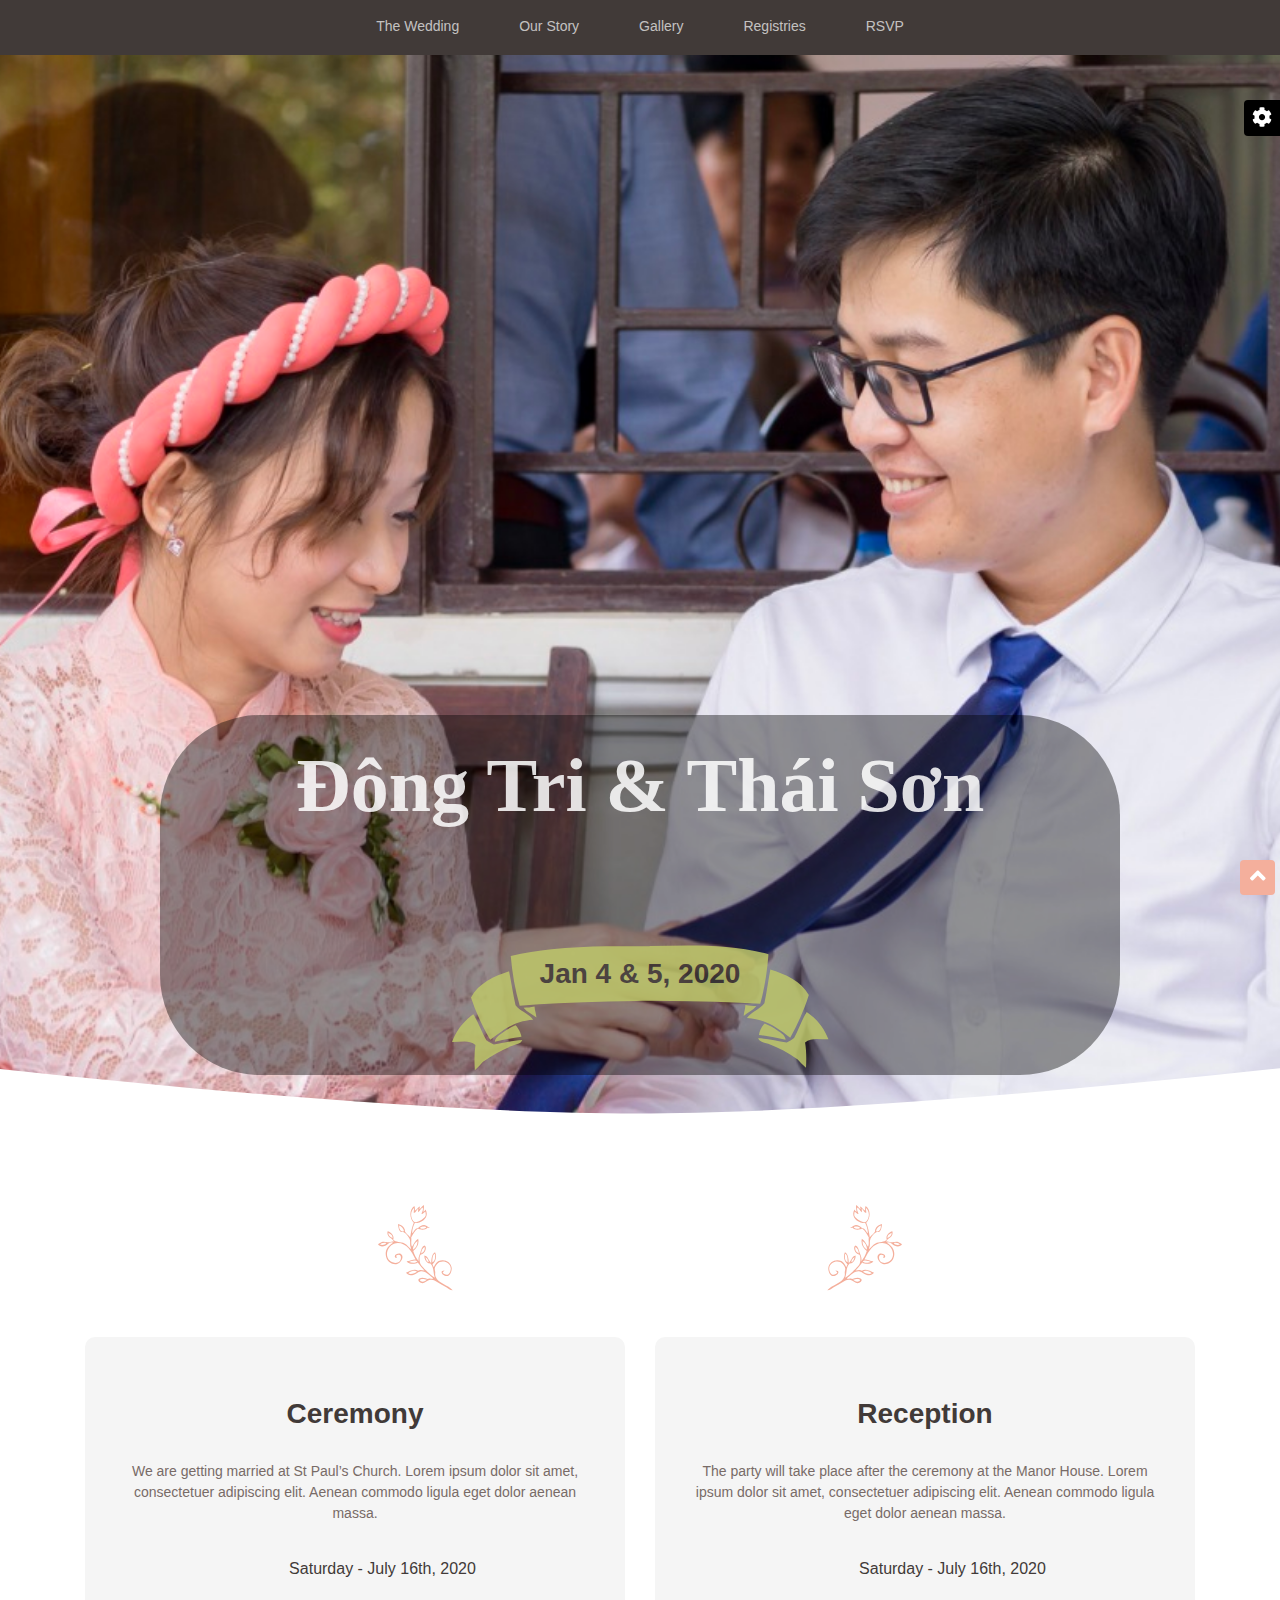
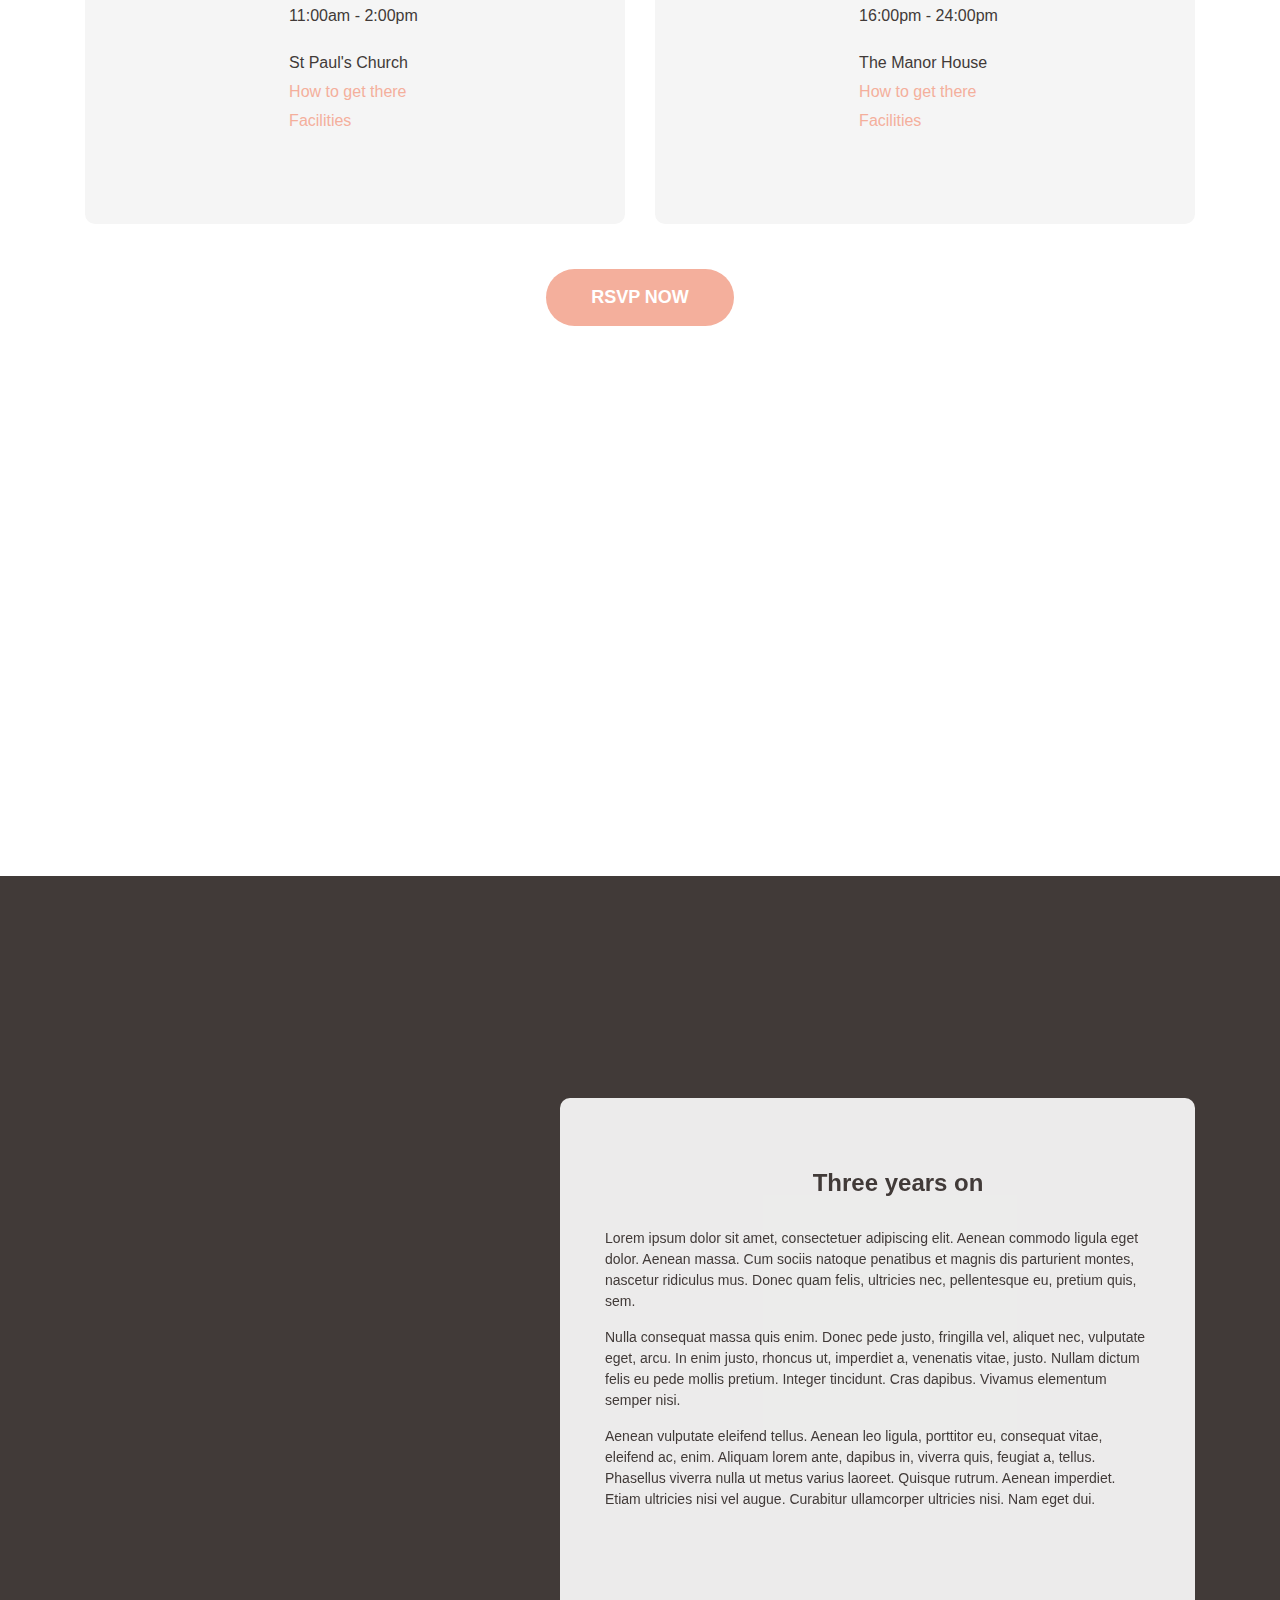
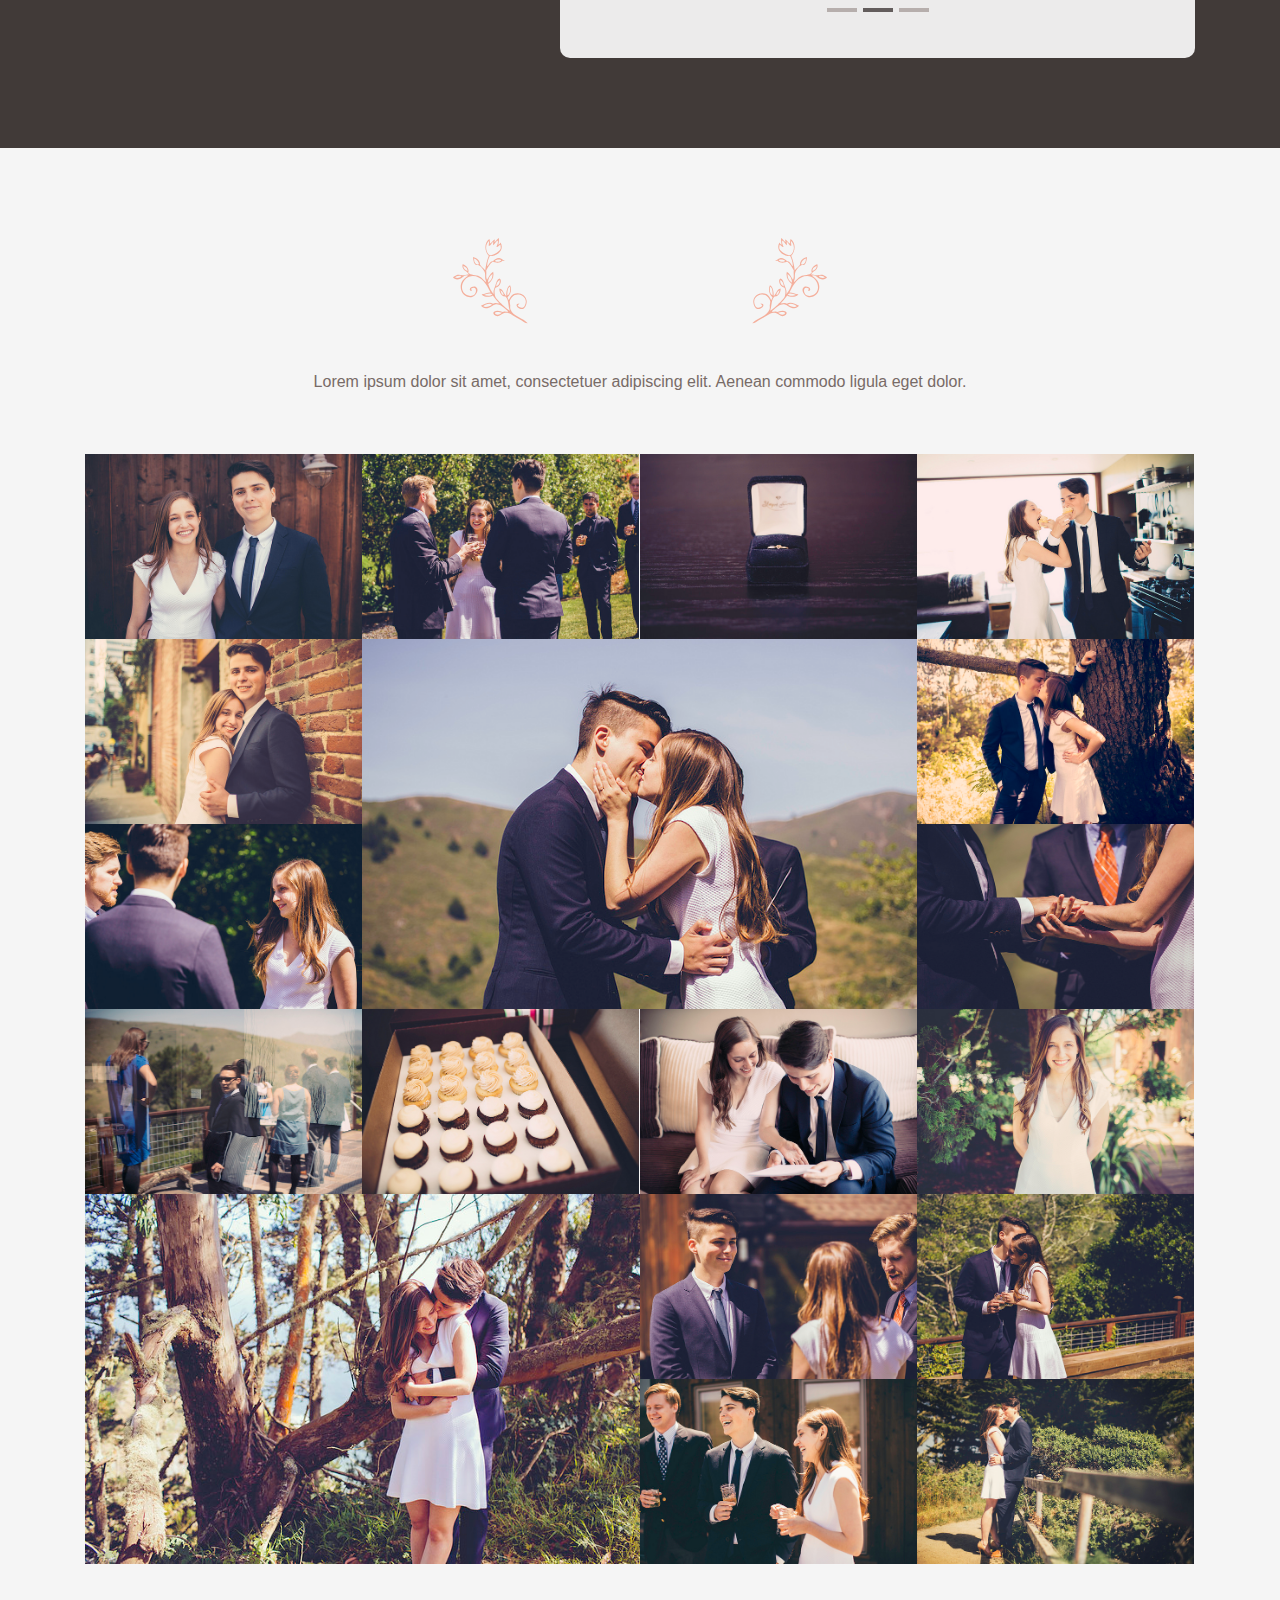
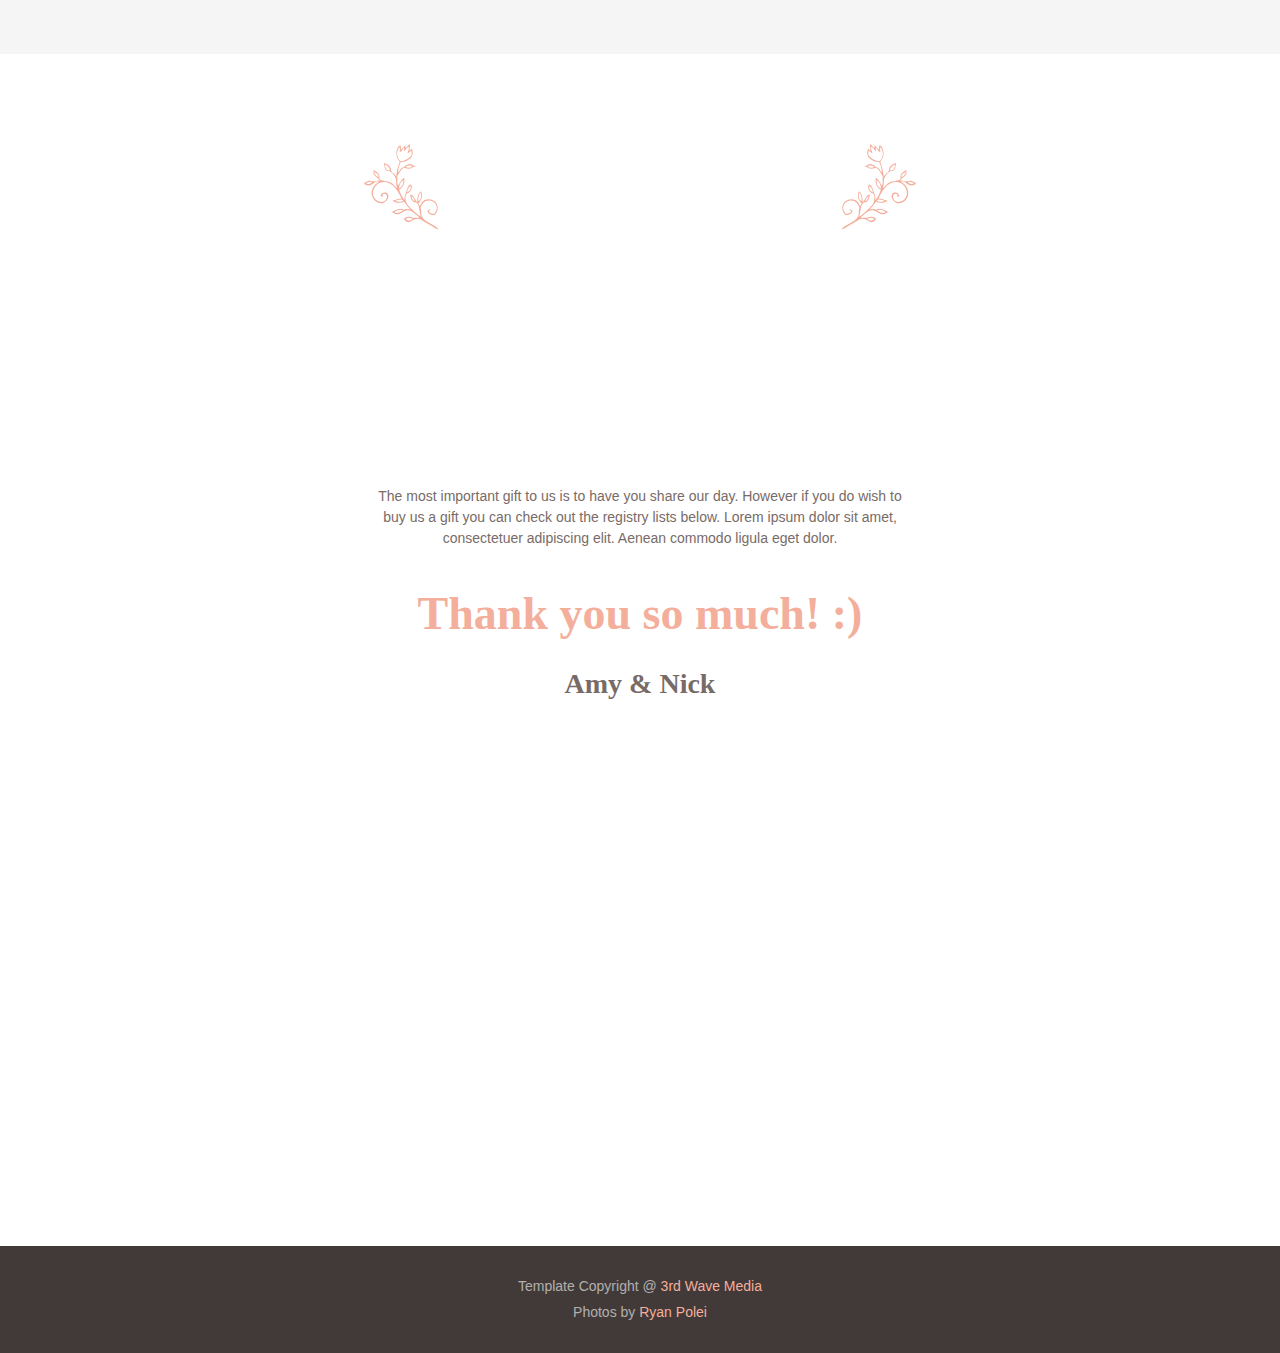
==== commit 98913a34: "update" ====
--- a/wedding.htm
+++ b/wedding.htm
@@ -22,33 +22,36 @@
 		<link rel="stylesheet" href="./wedding/animate.min.css">
 		<link rel="stylesheet" href="./wedding/blueimp-gallery.min.css">
 		<link rel="stylesheet" href="./wedding/bootstrap-image-gallery.min.css">
-		<!-- Theme CSS -->
 		<link id="theme-style" rel="stylesheet" href="./wedding/theme-1.css">
 		<!-- Facebook Pixel Code -->
+		<script type="text/javascript" src="./wedding/jquery-3.3.1.min.js"></script>
 		<script>
-			!function(f,b,e,v,n,t,s)
-			{if(f.fbq)return;n=f.fbq=function(){n.callMethod?
-			n.callMethod.apply(n,arguments):n.queue.push(arguments)};
-			if(!f._fbq)f._fbq=n;n.push=n;n.loaded=!0;n.version='2.0';
-			n.queue=[];t=b.createElement(e);t.async=!0;
-			t.src=v;s=b.getElementsByTagName(e)[0];
-			s.parentNode.insertBefore(t,s)}(window, document,'script',
-			'https://connect.facebook.net/en_US/fbevents.js');
-			fbq('init', '1506230579705064');
-			fbq('track', 'PageView');
-		</script>
-		<noscript><img height="1" width="1" style="display:none"
-			src="https://www.facebook.com/tr?id=1506230579705064&ev=PageView&noscript=1"
-			/></noscript>
-		<!-- End Facebook Pixel Code -->
-		<!-- Global site tag (gtag.js) - Google Analytics -->
-		<script async="" src="./wedding/js"></script>
-		<script>
-			window.dataLayer = window.dataLayer || [];
-			function gtag(){dataLayer.push(arguments);}
-			gtag('js', new Date());
-			
-			gtag('config', 'UA-24707561-25');
+
+
+			function startTimer(time, element) {
+				setInterval(function () {
+
+					var diff = new Date(time).getTime() - new Date().getTime();
+					if (diff > 0) {
+						var seconds = parseInt(diff / 1000);
+						var days = parseInt(seconds / 60 / 60 / 24);
+						var hours = parseInt(seconds / 60 / 60) - (days * 24);
+						var minutes = parseInt(seconds / 60) % 60;
+						seconds = seconds % 60;
+
+						$(element).find(".days .number").html(days);
+						$(element).find(".hours .number").html(hours);
+						$(element).find(".minutes .number").html(minutes);
+						$(element).find(".secs .number").html(seconds);
+						$(element).fadeIn();
+					}
+					
+				}, 1000);
+			}
+
+			jQuery(function ($) {
+				startTimer("2020-01-04T04:30:00", $("#church-countdown-box"));
+			});
 		</script>
 		<style type="text/css">.fb_hidden{position:absolute;top:-10000px;z-index:10001}.fb_reposition{overflow:hidden;position:relative}.fb_invisible{display:none}.fb_reset{background:none;border:0;border-spacing:0;color:#000;cursor:auto;direction:ltr;font-family:"lucida grande", tahoma, verdana, arial, sans-serif;font-size:11px;font-style:normal;font-variant:normal;font-weight:normal;letter-spacing:normal;line-height:1;margin:0;overflow:visible;padding:0;text-align:left;text-decoration:none;text-indent:0;text-shadow:none;text-transform:none;visibility:visible;white-space:normal;word-spacing:normal}.fb_reset>div{overflow:hidden}@keyframes fb_transform{from{opacity:0;transform:scale(.95)}to{opacity:1;transform:scale(1)}}.fb_animate{animation:fb_transform .3s forwards}
 			.fb_dialog{background:rgba(82, 82, 82, .7);position:absolute;top:-10000px;z-index:10001}.fb_dialog_advanced{border-radius:8px;padding:10px}.fb_dialog_content{background:#fff;color:#373737}.fb_dialog_close_icon{background:url(https://static.xx.fbcdn.net/rsrc.php/v3/yq/r/IE9JII6Z1Ys.png) no-repeat scroll 0 0 transparent;cursor:pointer;display:block;height:15px;position:absolute;right:18px;top:17px;width:15px}.fb_dialog_mobile .fb_dialog_close_icon{left:5px;right:auto;top:5px}.fb_dialog_padding{background-color:transparent;position:absolute;width:1px;z-index:-1}.fb_dialog_close_icon:hover{background:url(https://static.xx.fbcdn.net/rsrc.php/v3/yq/r/IE9JII6Z1Ys.png) no-repeat scroll 0 -15px transparent}.fb_dialog_close_icon:active{background:url(https://static.xx.fbcdn.net/rsrc.php/v3/yq/r/IE9JII6Z1Ys.png) no-repeat scroll 0 -30px transparent}.fb_dialog_iframe{line-height:0}.fb_dialog_content .dialog_title{background:#6d84b4;border:1px solid #365899;color:#fff;font-size:14px;font-weight:bold;margin:0}.fb_dialog_content .dialog_title>span{background:url(https://static.xx.fbcdn.net/rsrc.php/v3/yd/r/Cou7n-nqK52.gif) no-repeat 5px 50%;float:left;padding:5px 0 7px 26px}body.fb_hidden{height:100%;left:0;margin:0;overflow:visible;position:absolute;top:-10000px;transform:none;width:100%}.fb_dialog.fb_dialog_mobile.loading{background:url(https://static.xx.fbcdn.net/rsrc.php/v3/ya/r/3rhSv5V8j3o.gif) white no-repeat 50% 50%;min-height:100%;min-width:100%;overflow:hidden;position:absolute;top:0;z-index:10001}.fb_dialog.fb_dialog_mobile.loading.centered{background:none;height:auto;min-height:initial;min-width:initial;width:auto}.fb_dialog.fb_dialog_mobile.loading.centered #fb_dialog_loader_spinner{width:100%}.fb_dialog.fb_dialog_mobile.loading.centered .fb_dialog_content{background:none}.loading.centered #fb_dialog_loader_close{clear:both;color:#fff;display:block;font-size:18px;padding-top:20px}#fb-root #fb_dialog_ipad_overlay{background:rgba(0, 0, 0, .4);bottom:0;left:0;min-height:100%;position:absolute;right:0;top:0;width:100%;z-index:10000}#fb-root #fb_dialog_ipad_overlay.hidden{display:none}.fb_dialog.fb_dialog_mobile.loading iframe{visibility:hidden}.fb_dialog_mobile .fb_dialog_iframe{position:sticky;top:0}.fb_dialog_content .dialog_header{background:linear-gradient(from(#738aba), to(#2c4987));border-bottom:1px solid;border-color:#1d3c78;box-shadow:white 0 1px 1px -1px inset;color:#fff;font:bold 14px Helvetica, sans-serif;text-overflow:ellipsis;text-shadow:rgba(0, 30, 84, .296875) 0 -1px 0;vertical-align:middle;white-space:nowrap}.fb_dialog_content .dialog_header table{height:43px;width:100%}.fb_dialog_content .dialog_header td.header_left{font-size:12px;padding-left:5px;vertical-align:middle;width:60px}.fb_dialog_content .dialog_header td.header_right{font-size:12px;padding-right:5px;vertical-align:middle;width:60px}.fb_dialog_content .touchable_button{background:linear-gradient(from(#4267B2), to(#2a4887));background-clip:padding-box;border:1px solid #29487d;border-radius:3px;display:inline-block;line-height:18px;margin-top:3px;max-width:85px;padding:4px 12px;position:relative}.fb_dialog_content .dialog_header .touchable_button input{background:none;border:none;color:#fff;font:bold 12px Helvetica, sans-serif;margin:2px -12px;padding:2px 6px 3px 6px;text-shadow:rgba(0, 30, 84, .296875) 0 -1px 0}.fb_dialog_content .dialog_header .header_center{color:#fff;font-size:16px;font-weight:bold;line-height:18px;text-align:center;vertical-align:middle}.fb_dialog_content .dialog_content{background:url(https://static.xx.fbcdn.net/rsrc.php/v3/y9/r/jKEcVPZFk-2.gif) no-repeat 50% 50%;border:1px solid #4a4a4a;border-bottom:0;border-top:0;height:150px}.fb_dialog_content .dialog_footer{background:#f5f6f7;border:1px solid #4a4a4a;border-top-color:#ccc;height:40px}#fb_dialog_loader_close{float:left}.fb_dialog.fb_dialog_mobile .fb_dialog_close_button{text-shadow:rgba(0, 30, 84, .296875) 0 -1px 0}.fb_dialog.fb_dialog_mobile .fb_dialog_close_icon{visibility:hidden}#fb_dialog_loader_spinner{animation:rotateSpinner 1.2s linear infinite;background-color:transparent;background-image:url(https://static.xx.fbcdn.net/rsrc.php/v3/yD/r/t-wz8gw1xG1.png);background-position:50% 50%;background-repeat:no-repeat;height:24px;width:24px}@keyframes rotateSpinner{0%{transform:rotate(0deg)}100%{transform:rotate(360deg)}}
@@ -96,13 +99,13 @@
 		</header>
 		<!--//header-->
 		<div id="hero" class="hero-section">
-			<div class="container text-center">
-				<div class="row">
+			<div class="container text-center" style="display: flex;">
+				<div style="margin: 0 auto">
 					<div class="hero-box">
 						<h1 class="headline script">
 							<span class="names display-block">Đông Tri &amp; Thái Sơn</span>
 							<span class="statement display-block animated bounceIn delayp4" style="opacity: 0;">
-							<span class="swirl-left"></span><span class="statement-text">are getting hitched</span><span class="swirl-right"></span>
+							<span class="swirl-left"></span><span class="statement-text">We are getting hitched</span><span class="swirl-right"></span>
 							</span>
 						</h1>
 						<div class="date">
@@ -120,8 +123,23 @@
 		<section id="wedding" class="wedding-section section">
 			<div class="container text-center">
 				<h3 class="title script"><span class="title-deco-left"></span><span class="title-text animated fadeInUp delayp2" style="opacity: 0;">The Wedding</span><span class="title-deco-right"></span></h3>
-				<div id="countdown-box" class="countdown-box">
-					<span class="days"><span class="number">386</span><span class="unit script">Days</span></span><span class="hours"><span class="number">13</span><span class="unit script">Hrs</span></span><span class="minutes"><span class="number">27</span><span class="unit script">Mins</span></span><span class="secs"><span class="number">30</span><span class="unit script">Secs</span></span>
+				<div id="church-countdown-box" class="countdown-box" style="display: none;">
+					<span class="days">
+						<span class="number">386</span>
+						<span class="unit script">Days</span>
+					</span>
+					<span class="hours">
+						<span class="number">13</span>
+						<span class="unit script">Hrs</span>
+					</span>
+					<span class="minutes">
+						<span class="number">27</span>
+						<span class="unit script">Mins</span>
+					</span>
+					<span class="secs">
+						<span class="number">30</span>
+						<span class="unit script">Secs</span>
+					</span>
 				</div>
 				<!--//countdown-box-->
 				<div class="row cols-wrapper">
@@ -579,15 +597,12 @@
 				<!--//modal-content-->
 			</div>
 		</div>
-		<!--//modal-->
-		<!-- *****CONFIGURE STYLE (REMOVE ON YOUR PRODUCTION SITE)****** -->  
 		<div class="config-wrapper d-none d-md-block">
 			<div class="config-wrapper-inner">
 				<a id="config-trigger" class="config-trigger" href="https://themes.3rdwavemedia.com/matrimony/bs4/4.0/#">
 					<svg class="svg-inline--fa fa-cog fa-w-16 mx-auto" aria-hidden="true" focusable="false" data-prefix="fas" data-icon="cog" role="img" xmlns="http://www.w3.org/2000/svg" viewBox="0 0 512 512" data-fa-i2svg="">
 						<path fill="currentColor" d="M487.4 315.7l-42.6-24.6c4.3-23.2 4.3-47 0-70.2l42.6-24.6c4.9-2.8 7.1-8.6 5.5-14-11.1-35.6-30-67.8-54.7-94.6-3.8-4.1-10-5.1-14.8-2.3L380.8 110c-17.9-15.4-38.5-27.3-60.8-35.1V25.8c0-5.6-3.9-10.5-9.4-11.7-36.7-8.2-74.3-7.8-109.2 0-5.5 1.2-9.4 6.1-9.4 11.7V75c-22.2 7.9-42.8 19.8-60.8 35.1L88.7 85.5c-4.9-2.8-11-1.9-14.8 2.3-24.7 26.7-43.6 58.9-54.7 94.6-1.7 5.4.6 11.2 5.5 14L67.3 221c-4.3 23.2-4.3 47 0 70.2l-42.6 24.6c-4.9 2.8-7.1 8.6-5.5 14 11.1 35.6 30 67.8 54.7 94.6 3.8 4.1 10 5.1 14.8 2.3l42.6-24.6c17.9 15.4 38.5 27.3 60.8 35.1v49.2c0 5.6 3.9 10.5 9.4 11.7 36.7 8.2 74.3 7.8 109.2 0 5.5-1.2 9.4-6.1 9.4-11.7v-49.2c22.2-7.9 42.8-19.8 60.8-35.1l42.6 24.6c4.9 2.8 11 1.9 14.8-2.3 24.7-26.7 43.6-58.9 54.7-94.6 1.5-5.5-.7-11.3-5.6-14.1zM256 336c-44.1 0-80-35.9-80-80s35.9-80 80-80 80 35.9 80 80-35.9 80-80 80z"></path>
 					</svg>
-					<!-- <i class="fas fa-cog mx-auto"></i> -->
 				</a>
 				<div id="config-panel" class="config-panel">
 					<h5>Choose Colour</h5>
@@ -601,21 +616,17 @@
 						<li class="list-inline-item theme-7"><a data-style="assets/css/theme-7.css" href="https://themes.3rdwavemedia.com/matrimony/bs4/4.0/#"></a></li>
 						<li class="list-inline-item theme-8"><a data-style="assets/css/theme-8.css" href="https://themes.3rdwavemedia.com/matrimony/bs4/4.0/#"></a></li>
 					</ul>
-					<!--//color-options-->
 					<a id="config-close" class="close" href="https://themes.3rdwavemedia.com/matrimony/bs4/4.0/#">
 						<svg class="svg-inline--fa fa-times-circle fa-w-16" aria-hidden="true" focusable="false" data-prefix="fas" data-icon="times-circle" role="img" xmlns="http://www.w3.org/2000/svg" viewBox="0 0 512 512" data-fa-i2svg="">
 							<path fill="currentColor" d="M256 8C119 8 8 119 8 256s111 248 248 248 248-111 248-248S393 8 256 8zm121.6 313.1c4.7 4.7 4.7 12.3 0 17L338 377.6c-4.7 4.7-12.3 4.7-17 0L256 312l-65.1 65.6c-4.7 4.7-12.3 4.7-17 0L134.4 338c-4.7-4.7-4.7-12.3 0-17l65.6-65-65.6-65.1c-4.7-4.7-4.7-12.3 0-17l39.6-39.6c4.7-4.7 12.3-4.7 17 0l65 65.7 65.1-65.6c4.7-4.7 12.3-4.7 17 0l39.6 39.6c4.7 4.7 4.7 12.3 0 17L312 256l65.6 65.1z"></path>
 						</svg>
-						<!-- <i class="fas fa-times-circle"></i> -->
 					</a>
 				</div>
-				<!--//configure-panel-->
-			</div>
-			<!--//config-wrapper-inner-->
-		</div>
-		<!--//config-wrapper-->
-		<!-- Main Javascript -->          
-		<script type="text/javascript" src="./wedding/jquery-3.3.1.min.js"></script>
+			</div>
+		</div>
+		    
+		
+		<!-- 
 		<script type="text/javascript" src="./wedding/popper.min.js"></script> 
 		<script type="text/javascript" src="./wedding/bootstrap.min.js"></script>
 		<script type="text/javascript" src="./wedding/jquery.scrollTo.min.js"></script>  
@@ -623,25 +634,19 @@
 		<script type="text/javascript" src="./wedding/jquery.inview.min.js"></script>
 		<script type="text/javascript" src="./wedding/imagesloaded.pkgd.min.js"></script> 
 		<script type="text/javascript" src="./wedding/packery.pkgd.min.js"></script>  
-		<!--//form related JS -->
 		<script type="text/javascript" src="./wedding/jquery.validate.min.js"></script>
-		<!--//Image Gallery related JS -->
 		<script type="text/javascript" src="./wedding/jquery.blueimp-gallery.min.js"></script>
-		<!-- Form iOS fix -->
 		<script type="text/javascript" src="./wedding/isMobile.min.js"></script>
 		<script type="text/javascript" src="./wedding/form-mobile-fix.js"></script>
-		<!--Ajax Form -->
 		<script type="text/javascript" src="./wedding/ajax-form.js"></script>
-		<!-- Animations-->
 		<script type="text/javascript" src="./wedding/animations.js"></script> 
 		<script type="text/javascript" src="./wedding/main.js"></script> 
-		<!-- Style Switcher (REMOVE ON YOUR PRODUCTION SITE) -->
 		<script src="./wedding/style-switcher.js"></script>
+		-->
 		<div id="topcontrol" title="Scroll Back to Top" style="position: fixed; bottom: 5px; right: 5px; opacity: 1; cursor: pointer;">
 			<svg class="svg-inline--fa fa-angle-up fa-w-10" aria-hidden="true" focusable="false" data-prefix="fas" data-icon="angle-up" role="img" xmlns="http://www.w3.org/2000/svg" viewBox="0 0 320 512" data-fa-i2svg="">
 				<path fill="currentColor" d="M177 159.7l136 136c9.4 9.4 9.4 24.6 0 33.9l-22.6 22.6c-9.4 9.4-24.6 9.4-33.9 0L160 255.9l-96.4 96.4c-9.4 9.4-24.6 9.4-33.9 0L7 329.7c-9.4-9.4-9.4-24.6 0-33.9l136-136c9.4-9.5 24.6-9.5 34-.1z"></path>
 			</svg>
-			<!-- <i class="fas fa-angle-up"></i> -->
 		</div>
 	</body>
 </html>--- a/wedding/theme-1.css
+++ b/wedding/theme-1.css
@@ -28,7 +28,7 @@
     color:#f19c85;
     outline:none
 }
-.btn,a.btn{
+.btn,a.btn{ 
     -webkit-transition:all 0.4s ease-in-out;
     -moz-transition:all 0.4s ease-in-out;
     -ms-transition:all 0.4s ease-in-out;
@@ -367,7 +367,7 @@
     padding:30px;
     padding-top:25px;
     padding-bottom:25px;
-    margin-top: calc(100% - 480px);
+    margin-top: calc(100% - 300px);
     height:360px;
     border-radius: 100px;
 }
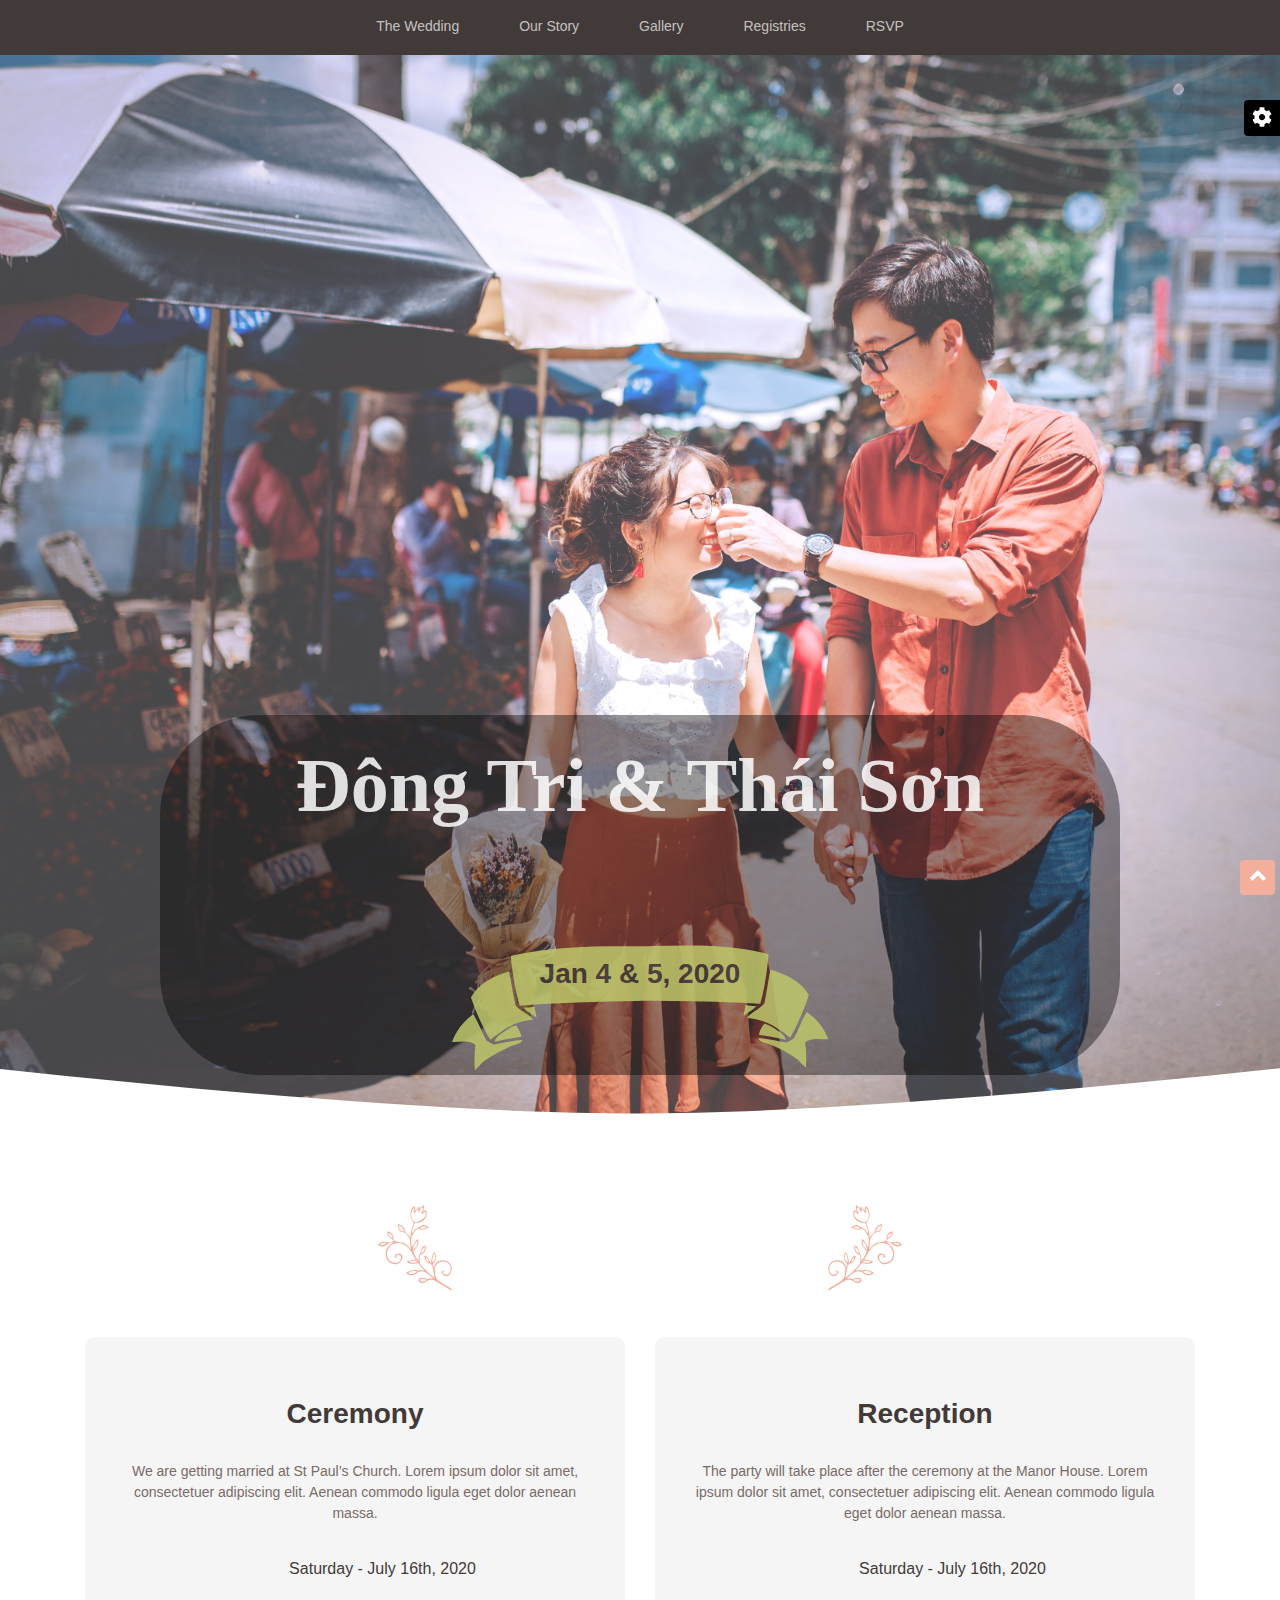
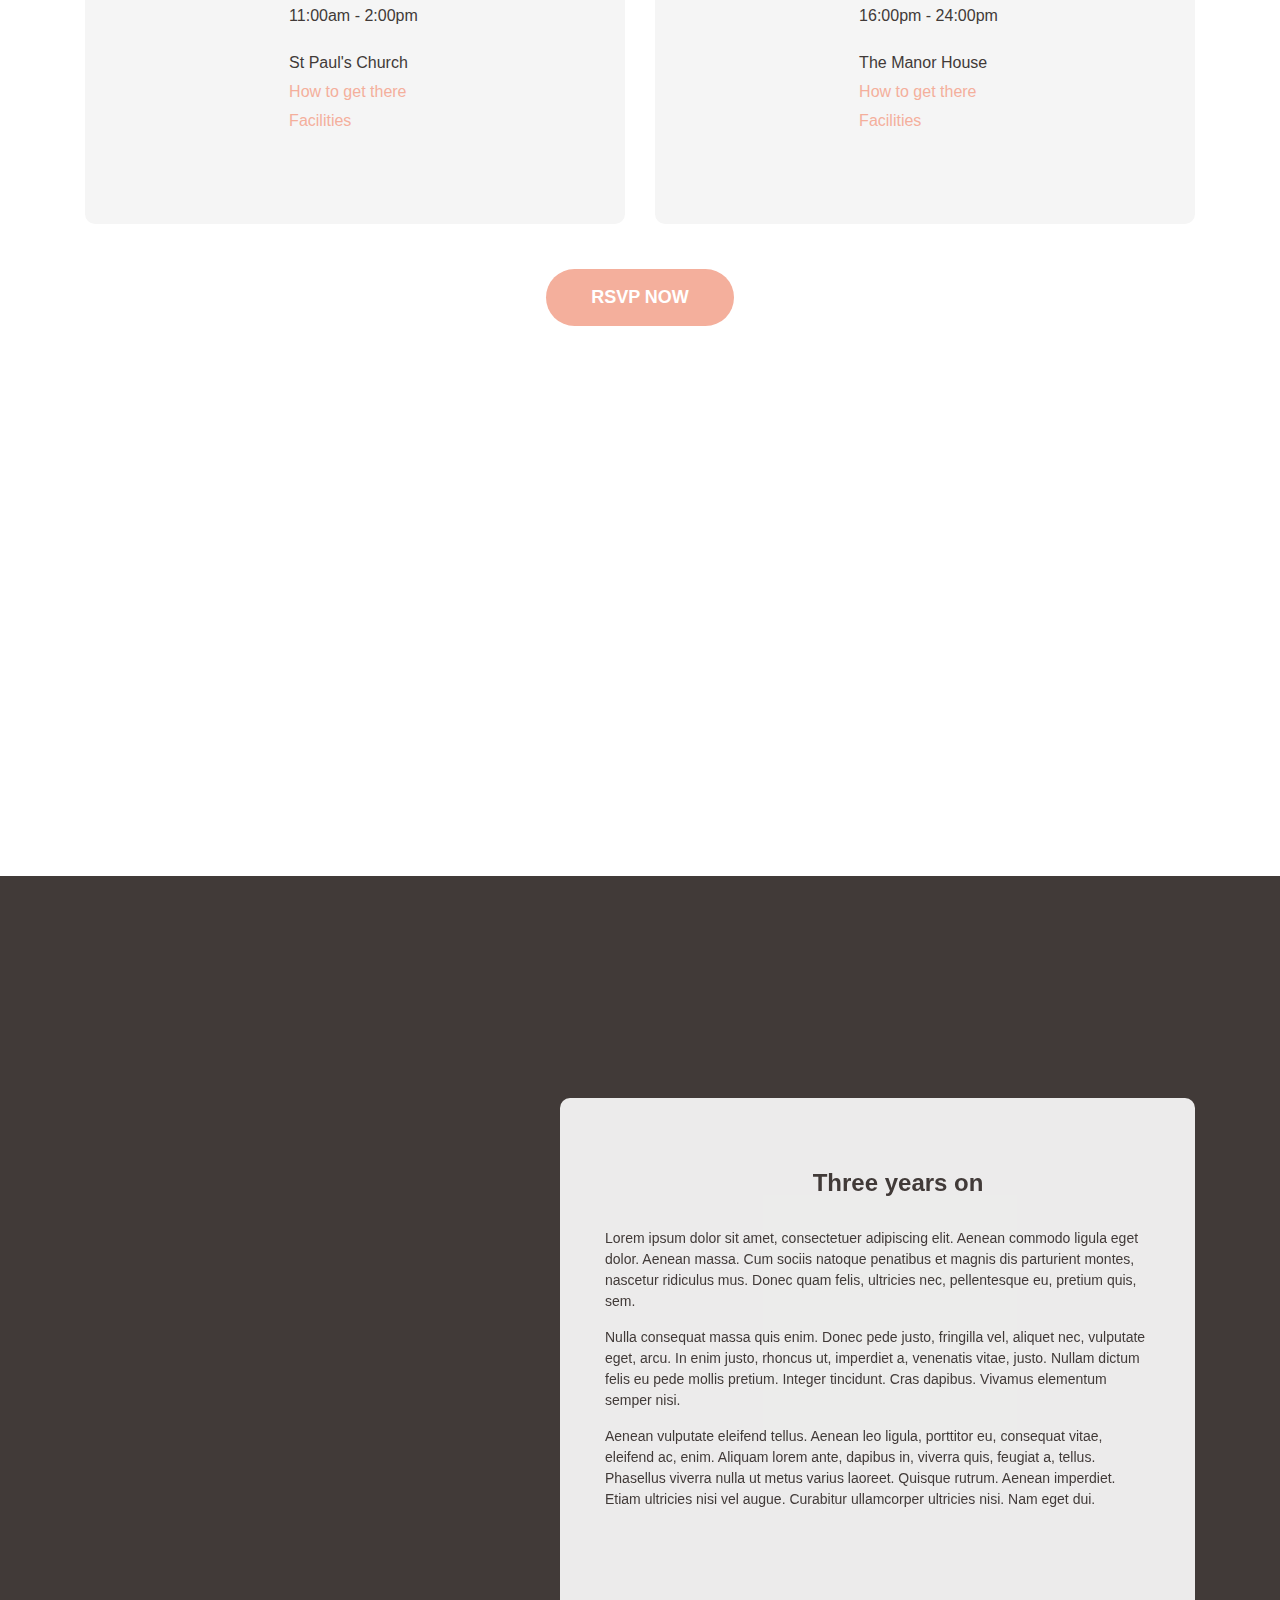
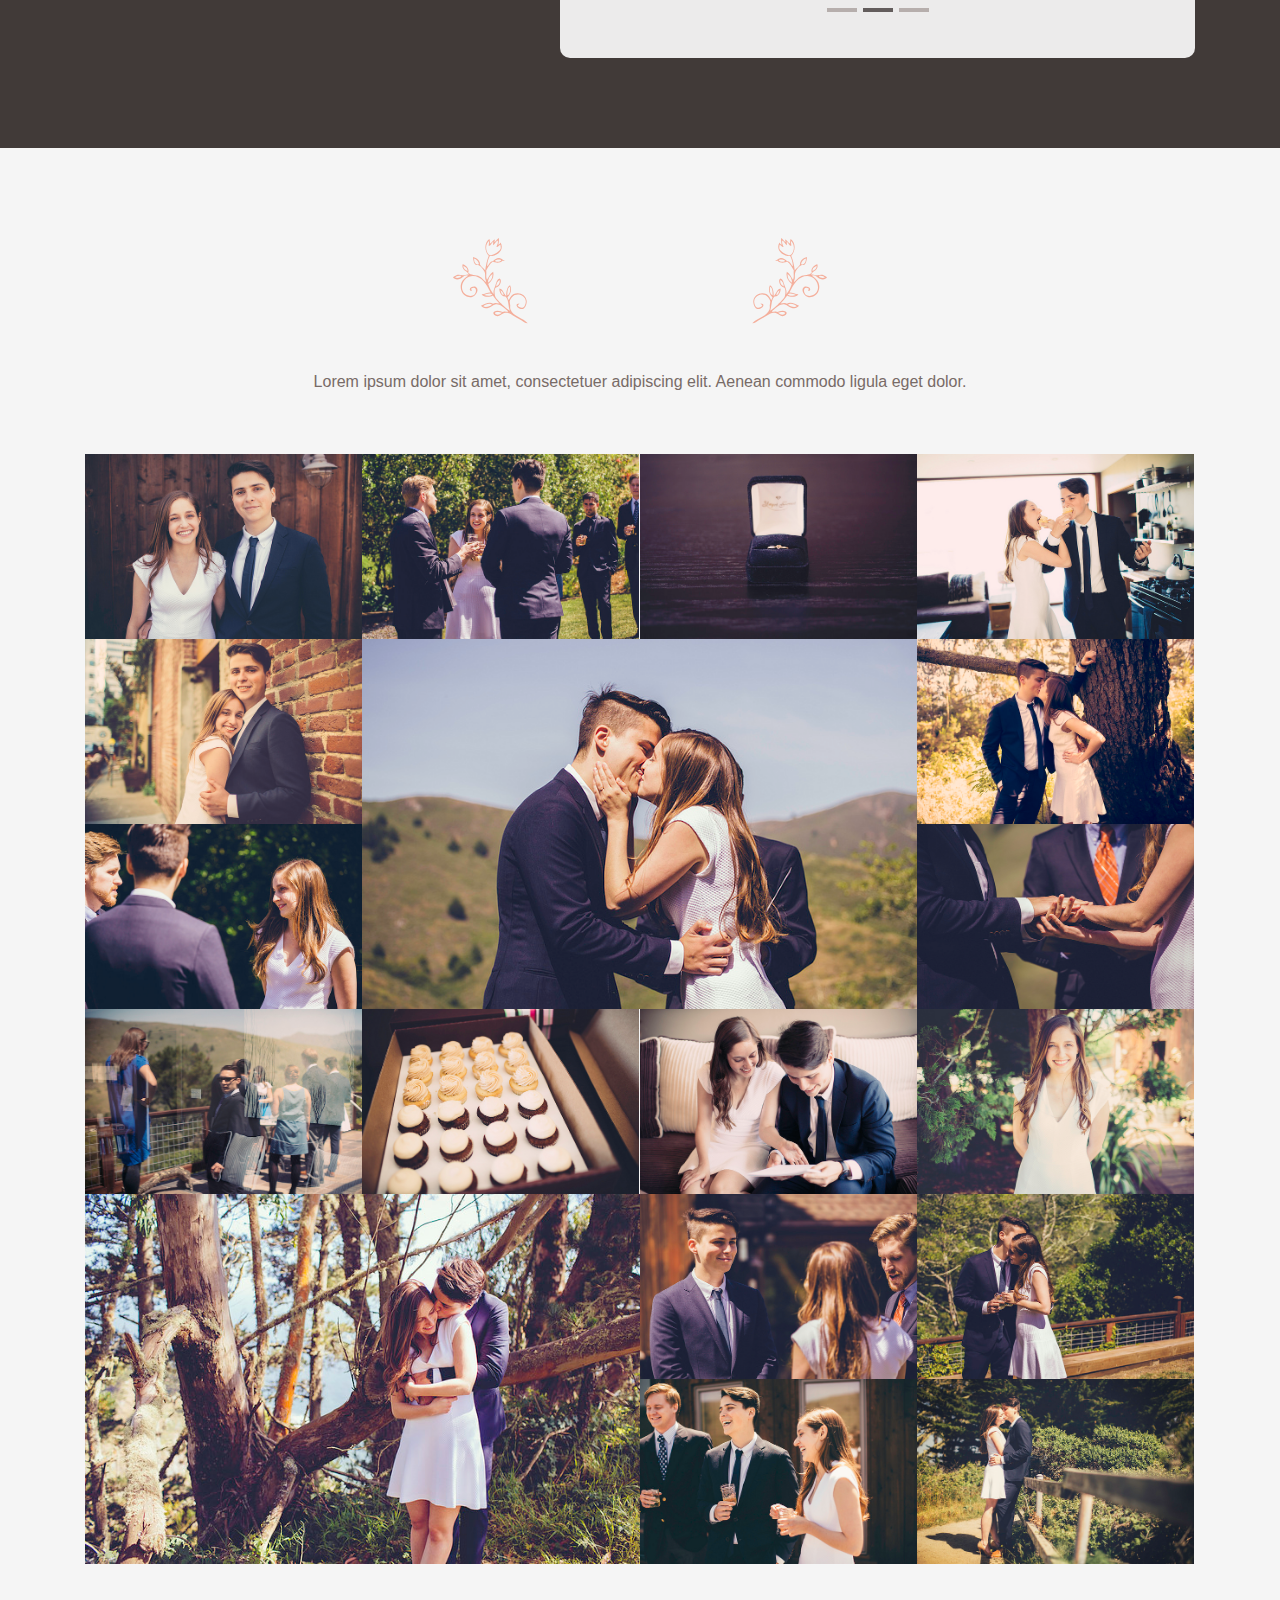
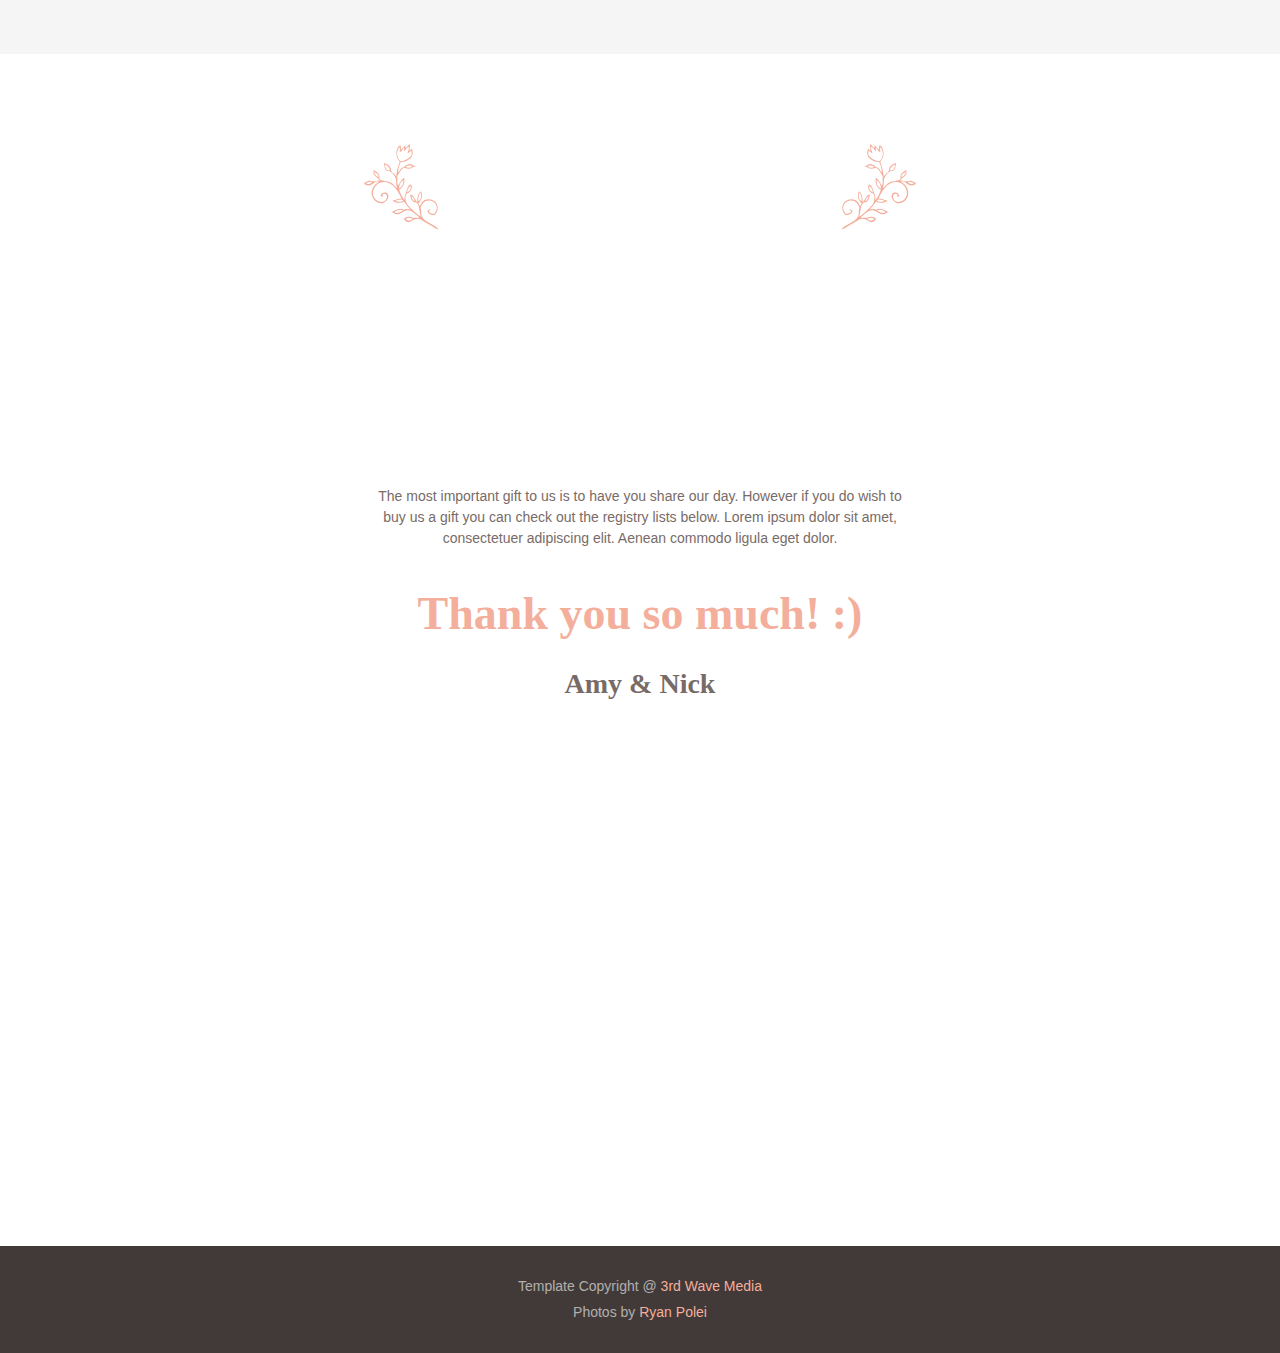
==== commit 9d9c8028: "new image" ====
--- a/wedding.htm
+++ b/wedding.htm
@@ -23,6 +23,7 @@
 		<link rel="stylesheet" href="./wedding/blueimp-gallery.min.css">
 		<link rel="stylesheet" href="./wedding/bootstrap-image-gallery.min.css">
 		<link id="theme-style" rel="stylesheet" href="./wedding/theme-1.css">
+		<link rel="stylesheet" href="https://cdnjs.cloudflare.com/ajax/libs/font-awesome/4.7.0/css/font-awesome.min.css">
 		<!-- Facebook Pixel Code -->
 		<script type="text/javascript" src="./wedding/jquery-3.3.1.min.js"></script>
 		<script>
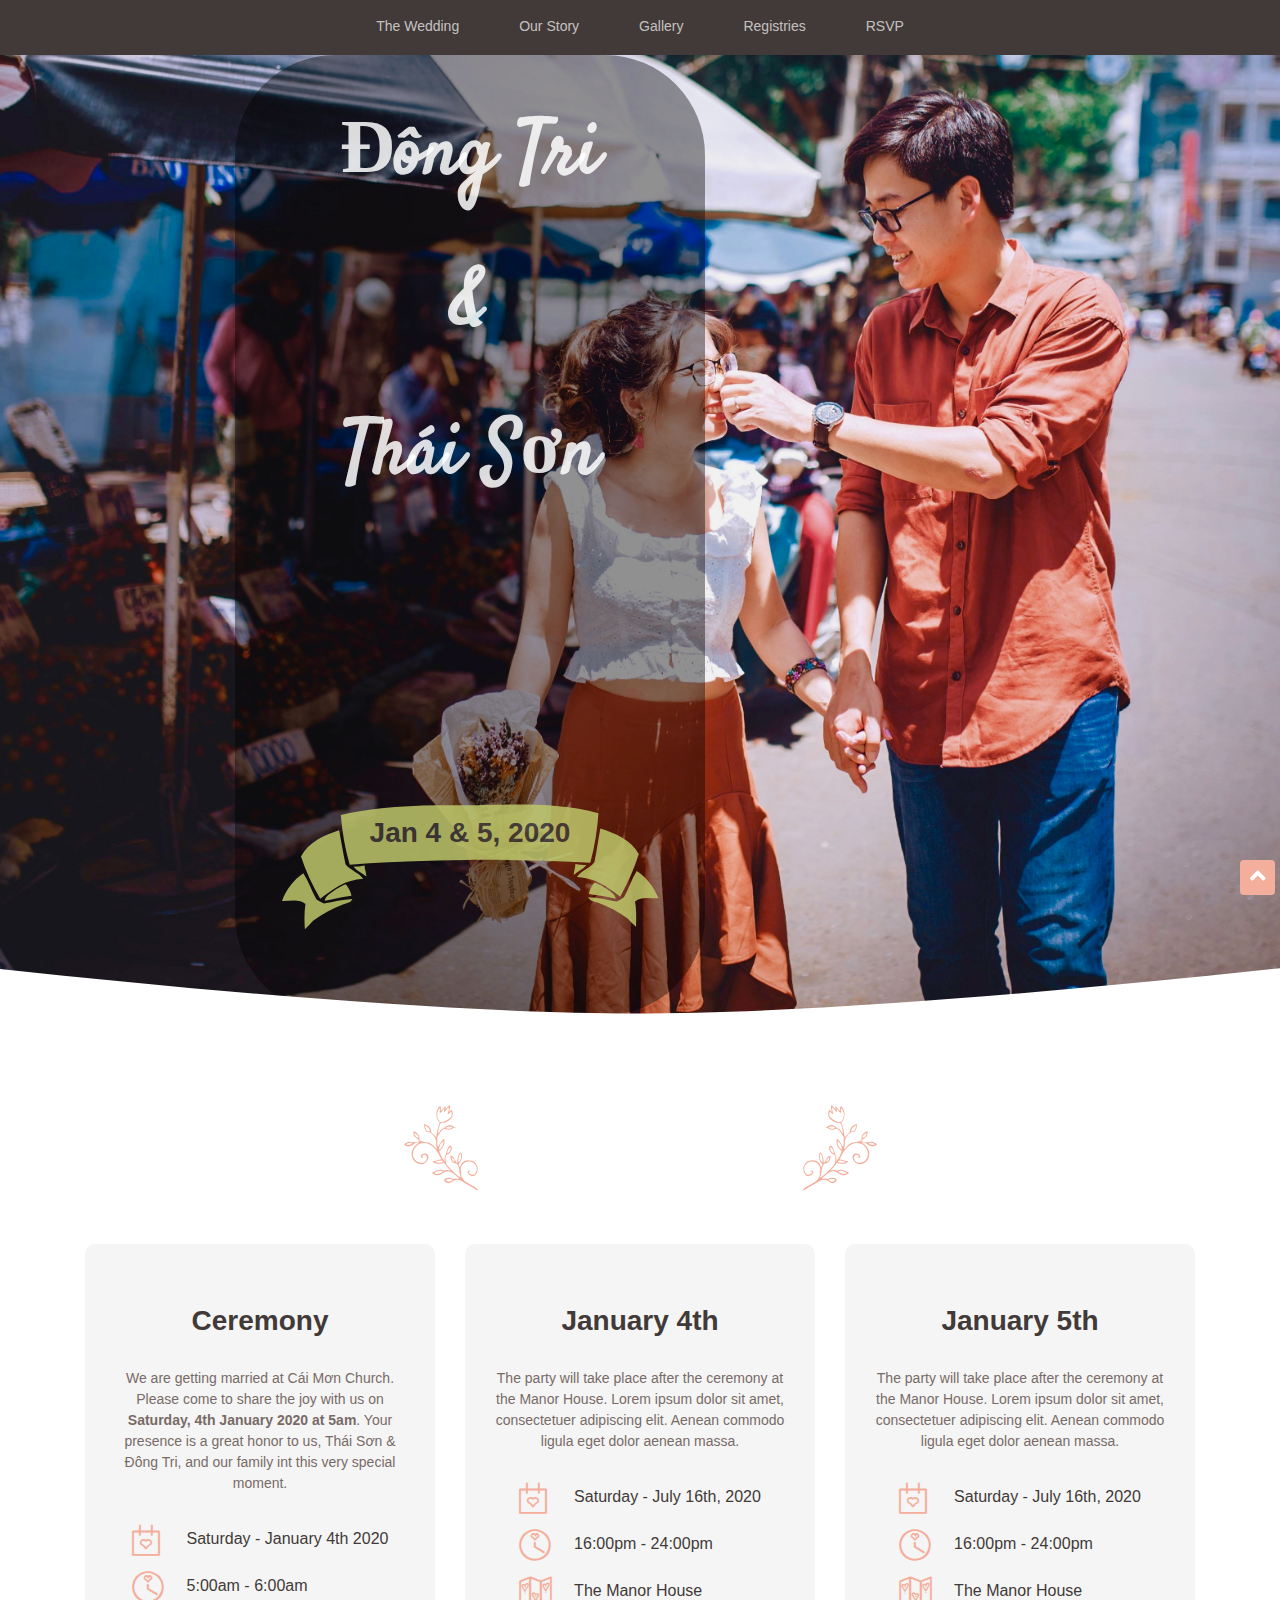
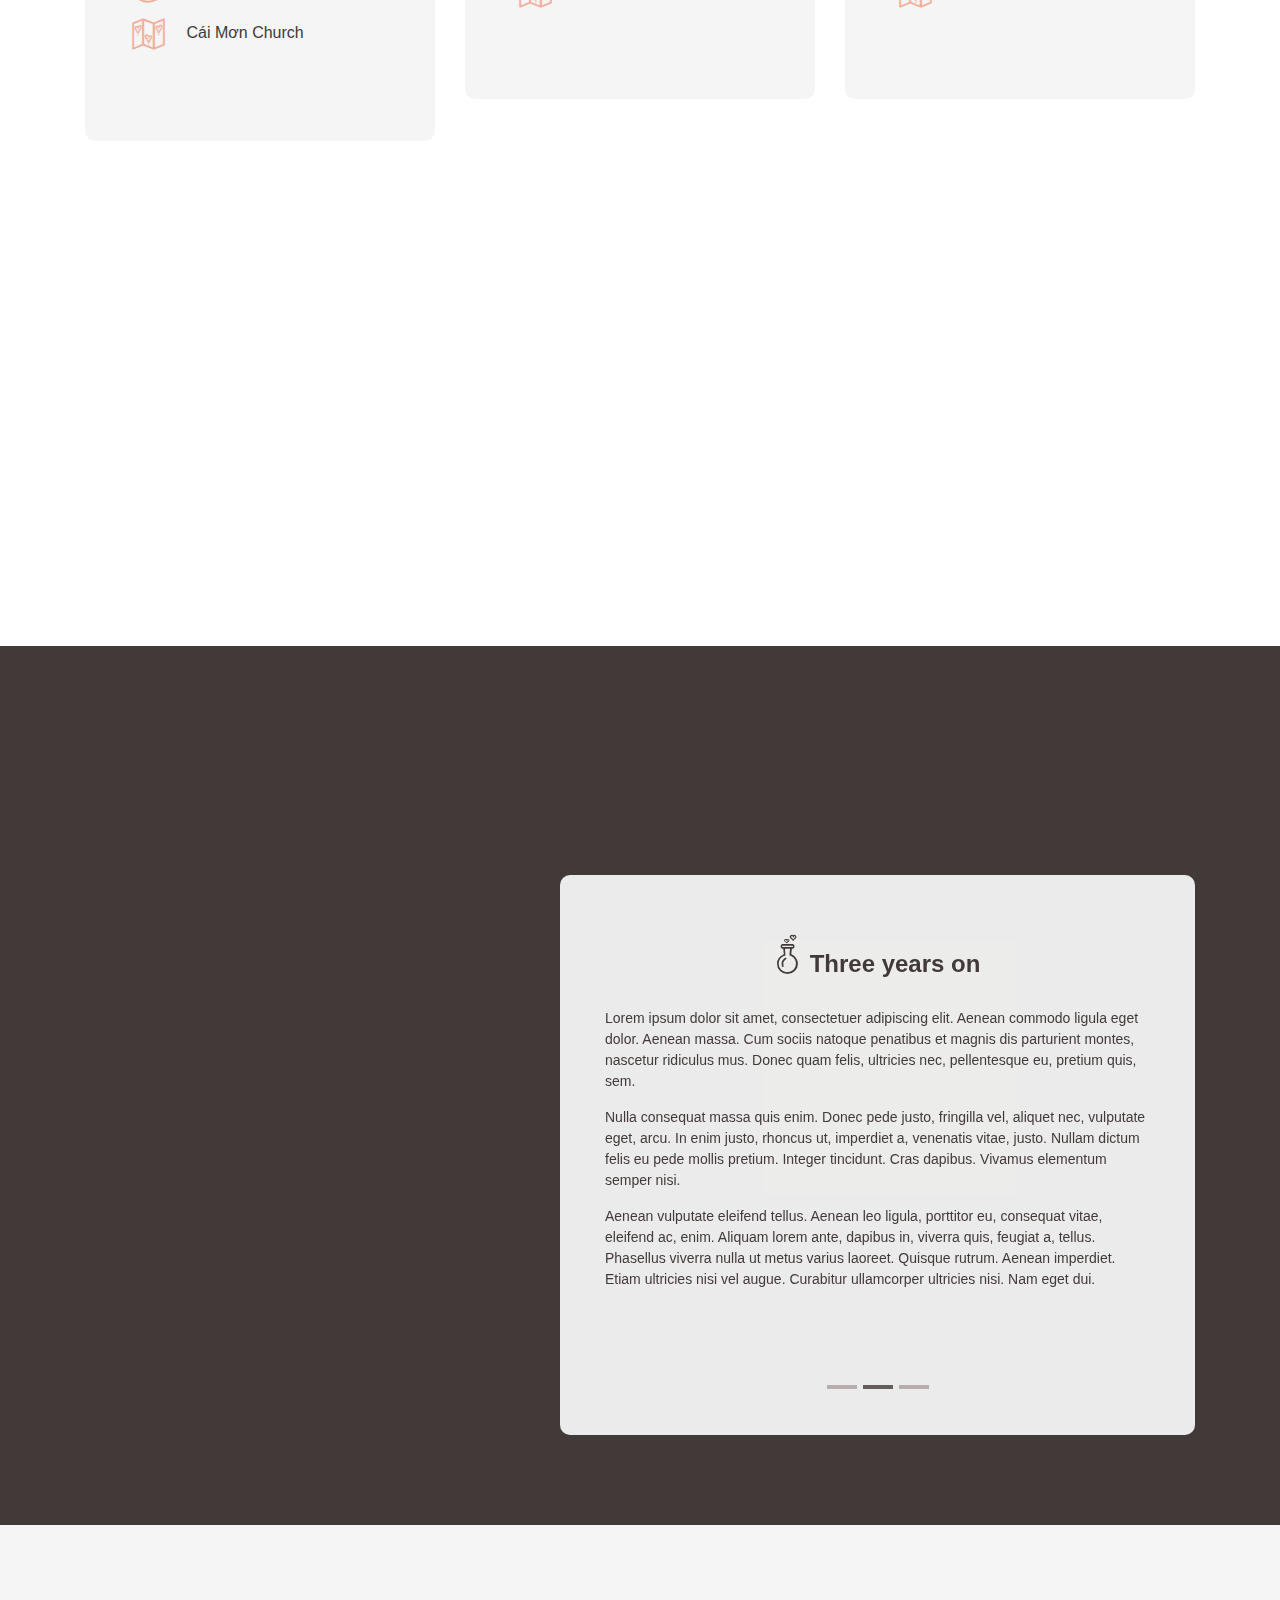
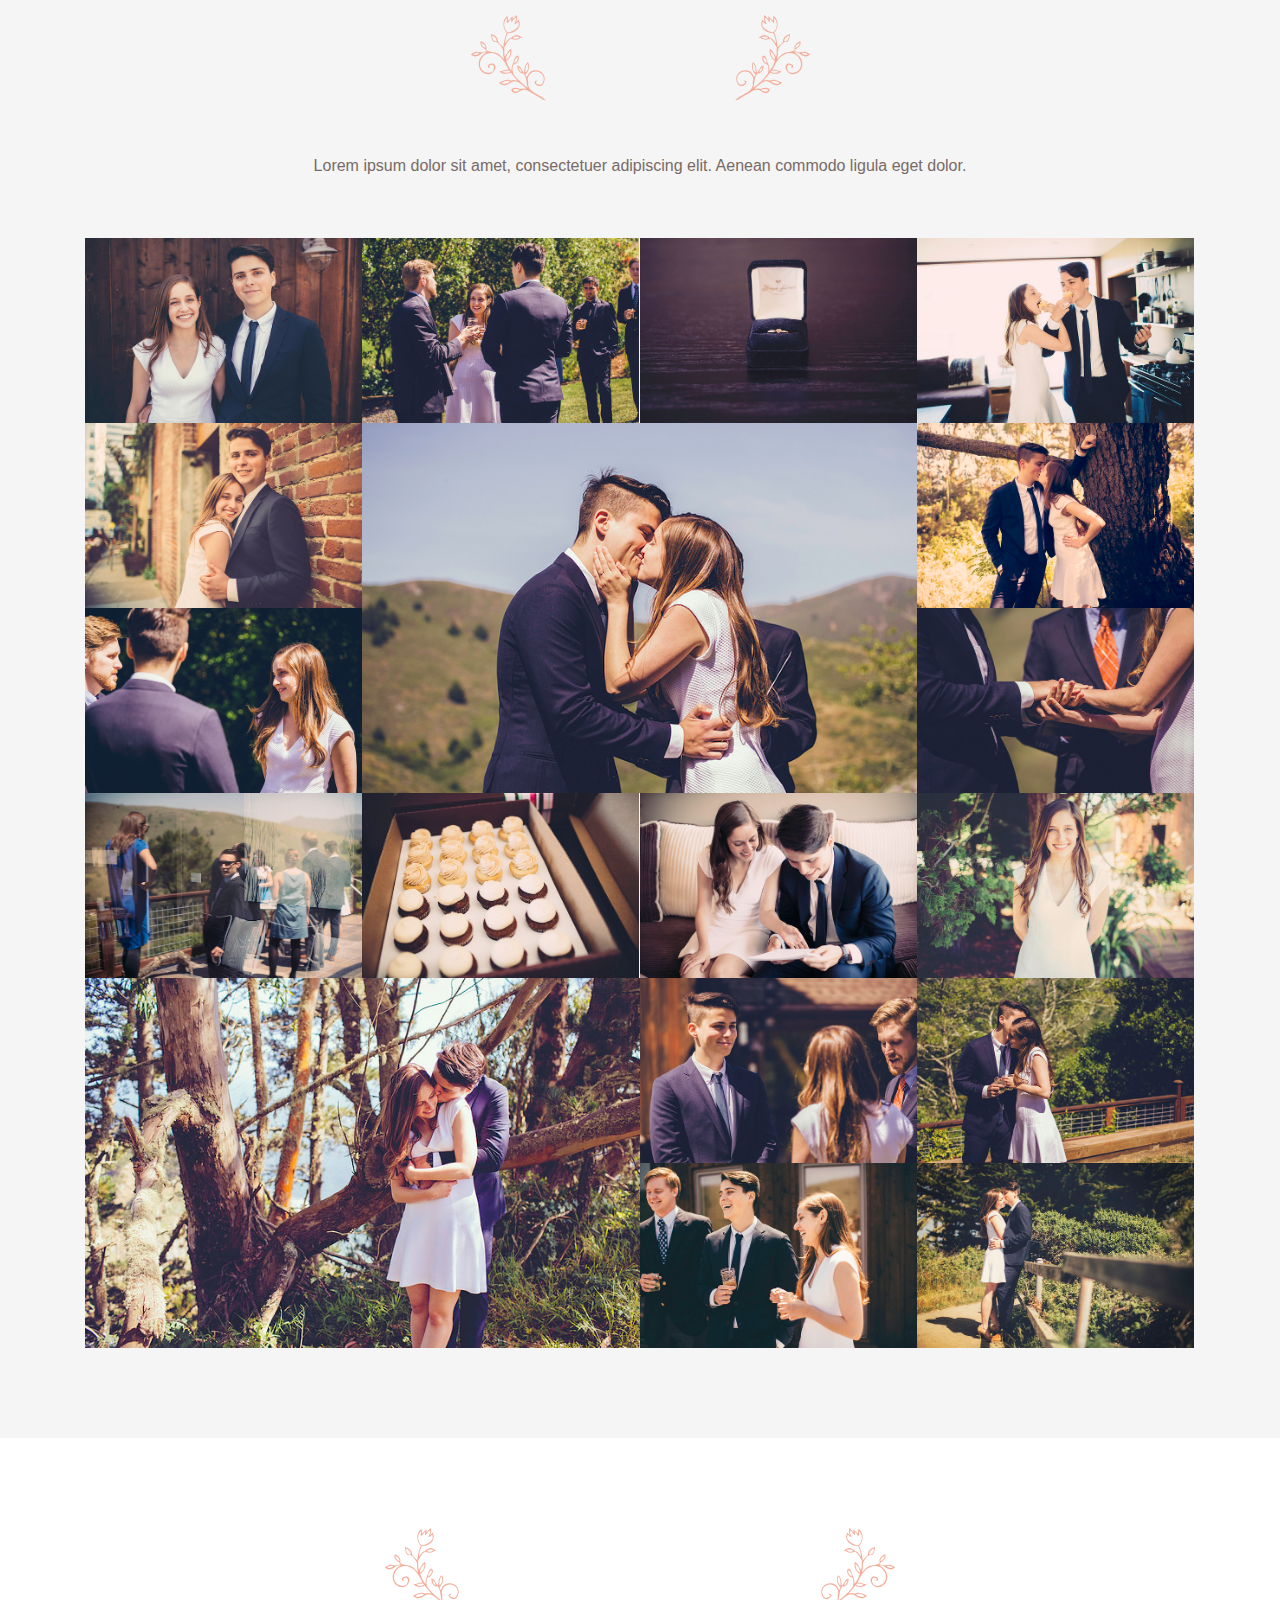
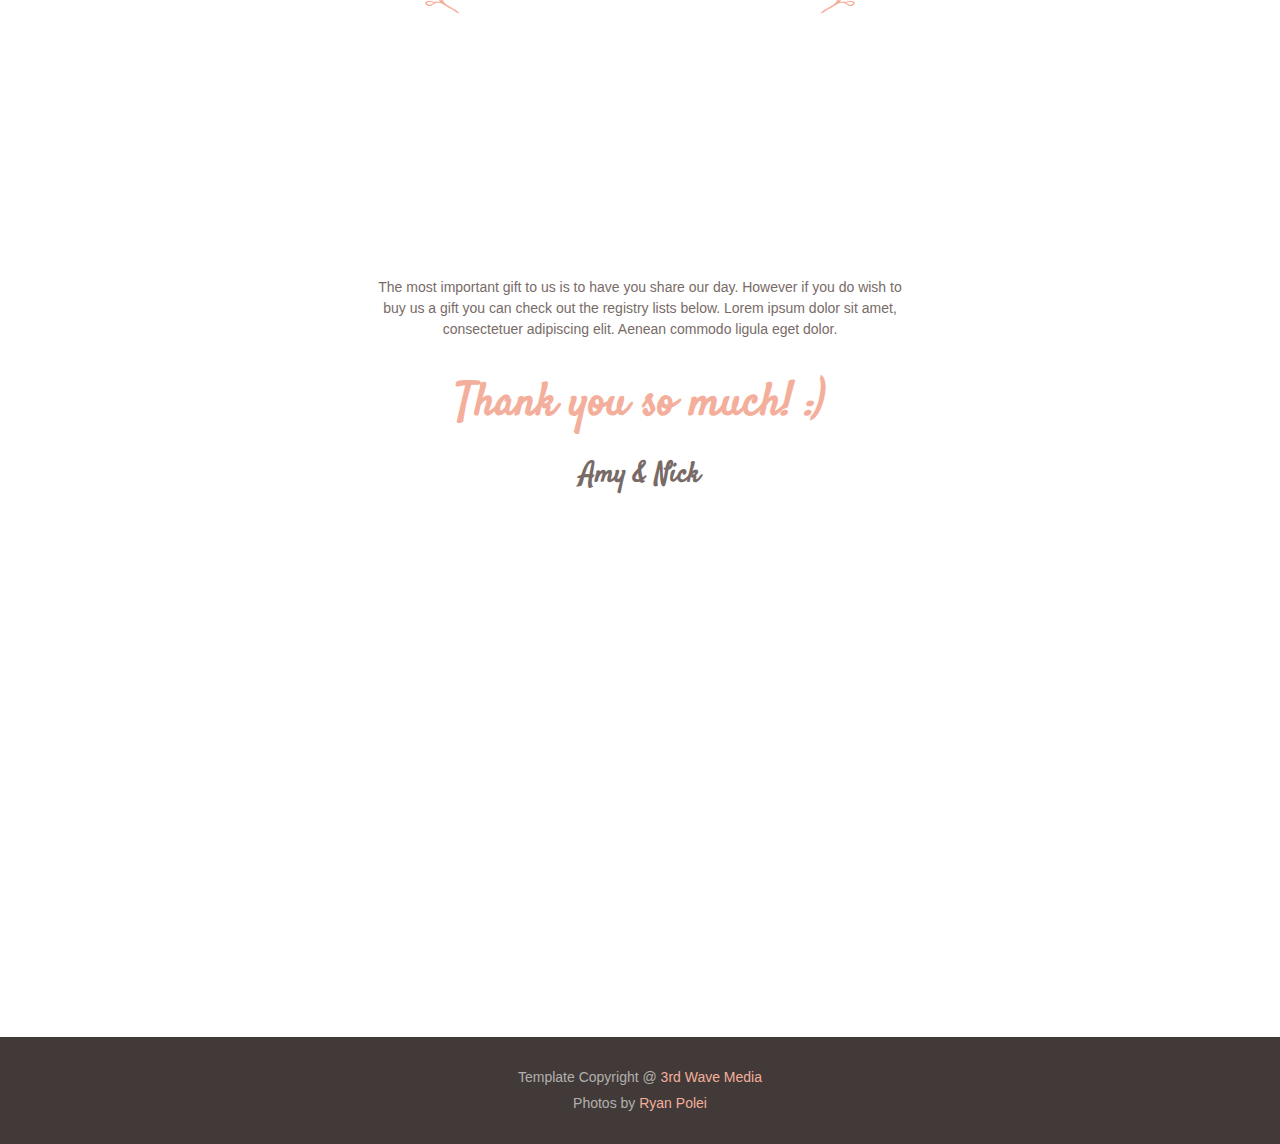
==== commit 25fc1c09: "update fonts" ====
--- a/wedding.htm
+++ b/wedding.htm
@@ -11,6 +11,8 @@
 		<meta name="author" content="">
 		<style type="text/css">svg:not(:root).svg-inline--fa{overflow:visible}.svg-inline--fa{display:inline-block;font-size:inherit;height:1em;overflow:visible;vertical-align:-.125em}.svg-inline--fa.fa-lg{vertical-align:-.225em}.svg-inline--fa.fa-w-1{width:.0625em}.svg-inline--fa.fa-w-2{width:.125em}.svg-inline--fa.fa-w-3{width:.1875em}.svg-inline--fa.fa-w-4{width:.25em}.svg-inline--fa.fa-w-5{width:.3125em}.svg-inline--fa.fa-w-6{width:.375em}.svg-inline--fa.fa-w-7{width:.4375em}.svg-inline--fa.fa-w-8{width:.5em}.svg-inline--fa.fa-w-9{width:.5625em}.svg-inline--fa.fa-w-10{width:.625em}.svg-inline--fa.fa-w-11{width:.6875em}.svg-inline--fa.fa-w-12{width:.75em}.svg-inline--fa.fa-w-13{width:.8125em}.svg-inline--fa.fa-w-14{width:.875em}.svg-inline--fa.fa-w-15{width:.9375em}.svg-inline--fa.fa-w-16{width:1em}.svg-inline--fa.fa-w-17{width:1.0625em}.svg-inline--fa.fa-w-18{width:1.125em}.svg-inline--fa.fa-w-19{width:1.1875em}.svg-inline--fa.fa-w-20{width:1.25em}.svg-inline--fa.fa-pull-left{margin-right:.3em;width:auto}.svg-inline--fa.fa-pull-right{margin-left:.3em;width:auto}.svg-inline--fa.fa-border{height:1.5em}.svg-inline--fa.fa-li{width:2em}.svg-inline--fa.fa-fw{width:1.25em}.fa-layers svg.svg-inline--fa{bottom:0;left:0;margin:auto;position:absolute;right:0;top:0}.fa-layers{display:inline-block;height:1em;position:relative;text-align:center;vertical-align:-.125em;width:1em}.fa-layers svg.svg-inline--fa{-webkit-transform-origin:center center;transform-origin:center center}.fa-layers-counter,.fa-layers-text{display:inline-block;position:absolute;text-align:center}.fa-layers-text{left:50%;top:50%;-webkit-transform:translate(-50%,-50%);transform:translate(-50%,-50%);-webkit-transform-origin:center center;transform-origin:center center}.fa-layers-counter{background-color:#ff253a;border-radius:1em;-webkit-box-sizing:border-box;box-sizing:border-box;color:#fff;height:1.5em;line-height:1;max-width:5em;min-width:1.5em;overflow:hidden;padding:.25em;right:0;text-overflow:ellipsis;top:0;-webkit-transform:scale(.25);transform:scale(.25);-webkit-transform-origin:top right;transform-origin:top right}.fa-layers-bottom-right{bottom:0;right:0;top:auto;-webkit-transform:scale(.25);transform:scale(.25);-webkit-transform-origin:bottom right;transform-origin:bottom right}.fa-layers-bottom-left{bottom:0;left:0;right:auto;top:auto;-webkit-transform:scale(.25);transform:scale(.25);-webkit-transform-origin:bottom left;transform-origin:bottom left}.fa-layers-top-right{right:0;top:0;-webkit-transform:scale(.25);transform:scale(.25);-webkit-transform-origin:top right;transform-origin:top right}.fa-layers-top-left{left:0;right:auto;top:0;-webkit-transform:scale(.25);transform:scale(.25);-webkit-transform-origin:top left;transform-origin:top left}.fa-lg{font-size:1.3333333333em;line-height:.75em;vertical-align:-.0667em}.fa-xs{font-size:.75em}.fa-sm{font-size:.875em}.fa-1x{font-size:1em}.fa-2x{font-size:2em}.fa-3x{font-size:3em}.fa-4x{font-size:4em}.fa-5x{font-size:5em}.fa-6x{font-size:6em}.fa-7x{font-size:7em}.fa-8x{font-size:8em}.fa-9x{font-size:9em}.fa-10x{font-size:10em}.fa-fw{text-align:center;width:1.25em}.fa-ul{list-style-type:none;margin-left:2.5em;padding-left:0}.fa-ul>li{position:relative}.fa-li{left:-2em;position:absolute;text-align:center;width:2em;line-height:inherit}.fa-border{border:solid .08em #eee;border-radius:.1em;padding:.2em .25em .15em}.fa-pull-left{float:left}.fa-pull-right{float:right}.fa.fa-pull-left,.fab.fa-pull-left,.fal.fa-pull-left,.far.fa-pull-left,.fas.fa-pull-left{margin-right:.3em}.fa.fa-pull-right,.fab.fa-pull-right,.fal.fa-pull-right,.far.fa-pull-right,.fas.fa-pull-right{margin-left:.3em}.fa-spin{-webkit-animation:fa-spin 2s infinite linear;animation:fa-spin 2s infinite linear}.fa-pulse{-webkit-animation:fa-spin 1s infinite steps(8);animation:fa-spin 1s infinite steps(8)}@-webkit-keyframes fa-spin{0%{-webkit-transform:rotate(0);transform:rotate(0)}100%{-webkit-transform:rotate(360deg);transform:rotate(360deg)}}@keyframes fa-spin{0%{-webkit-transform:rotate(0);transform:rotate(0)}100%{-webkit-transform:rotate(360deg);transform:rotate(360deg)}}.fa-rotate-90{-webkit-transform:rotate(90deg);transform:rotate(90deg)}.fa-rotate-180{-webkit-transform:rotate(180deg);transform:rotate(180deg)}.fa-rotate-270{-webkit-transform:rotate(270deg);transform:rotate(270deg)}.fa-flip-horizontal{-webkit-transform:scale(-1,1);transform:scale(-1,1)}.fa-flip-vertical{-webkit-transform:scale(1,-1);transform:scale(1,-1)}.fa-flip-both,.fa-flip-horizontal.fa-flip-vertical{-webkit-transform:scale(-1,-1);transform:scale(-1,-1)}:root .fa-flip-both,:root .fa-flip-horizontal,:root .fa-flip-vertical,:root .fa-rotate-180,:root .fa-rotate-270,:root .fa-rotate-90{-webkit-filter:none;filter:none}.fa-stack{display:inline-block;height:2em;position:relative;width:2.5em}.fa-stack-1x,.fa-stack-2x{bottom:0;left:0;margin:auto;position:absolute;right:0;top:0}.svg-inline--fa.fa-stack-1x{height:1em;width:1.25em}.svg-inline--fa.fa-stack-2x{height:2em;width:2.5em}.fa-inverse{color:#fff}.sr-only{border:0;clip:rect(0,0,0,0);height:1px;margin:-1px;overflow:hidden;padding:0;position:absolute;width:1px}.sr-only-focusable:active,.sr-only-focusable:focus{clip:auto;height:auto;margin:0;overflow:visible;position:static;width:auto}</style>
 		<link rel="shortcut icon" href="https://themes.3rdwavemedia.com/matrimony/bs4/4.0/favicon.ico">
+		<link href='https://fonts.googleapis.com/css?family=Satisfy' rel='stylesheet'>
+		<link href='./wedding/fonts/loveicon.ttf?66ozqq' rel='stylesheet'>
 		<link href="./wedding/css" rel="stylesheet" type="text/css">
 		<link href="./wedding/css(1)" rel="stylesheet" type="text/css">
 		<!-- FontAwesome JS-->
@@ -51,7 +53,7 @@
 			}
 
 			jQuery(function ($) {
-				startTimer("2020-01-04T04:30:00", $("#church-countdown-box"));
+				startTimer("2020-01-04T05:00:00", $("#church-countdown-box"));
 			});
 		</script>
 		<style type="text/css">.fb_hidden{position:absolute;top:-10000px;z-index:10001}.fb_reposition{overflow:hidden;position:relative}.fb_invisible{display:none}.fb_reset{background:none;border:0;border-spacing:0;color:#000;cursor:auto;direction:ltr;font-family:"lucida grande", tahoma, verdana, arial, sans-serif;font-size:11px;font-style:normal;font-variant:normal;font-weight:normal;letter-spacing:normal;line-height:1;margin:0;overflow:visible;padding:0;text-align:left;text-decoration:none;text-indent:0;text-shadow:none;text-transform:none;visibility:visible;white-space:normal;word-spacing:normal}.fb_reset>div{overflow:hidden}@keyframes fb_transform{from{opacity:0;transform:scale(.95)}to{opacity:1;transform:scale(1)}}.fb_animate{animation:fb_transform .3s forwards}
@@ -90,33 +92,30 @@
 							<li class="nav-item"><a class="nav-link scrollto" href="https://themes.3rdwavemedia.com/matrimony/bs4/4.0/#gift">Registries</a></li>
 							<li class="nav-item"><a class="nav-link" href="https://themes.3rdwavemedia.com/matrimony/bs4/4.0/#" data-toggle="modal" data-target="#rsvp-modal">RSVP</a></li>
 						</ul>
-						<!--//nav-->
-					</div>
-					<!--//navabr-collapse-->
+					</div>
 				</nav>
-				<!--//main-nav-->
-			</div>
-			<!--//container-->
+			</div>
 		</header>
-		<!--//header-->
 		<div id="hero" class="hero-section">
-			<div class="container text-center" style="display: flex;">
-				<div style="margin: 0 auto">
+			<div class="container text-center" style="display: flex; margin-left: 220px">
+				<div>
 					<div class="hero-box">
 						<h1 class="headline script">
-							<span class="names display-block">Đông Tri &amp; Thái Sơn</span>
+							<span class="names display-block" style="line-height: 150px">Đông Tri<br> &amp; <br>Thái Sơn</span>
 							<span class="statement display-block animated bounceIn delayp4" style="opacity: 0;">
-							<span class="swirl-left"></span><span class="statement-text">We are getting hitched</span><span class="swirl-right"></span>
+								<br>
+								<span class="swirl-left"></span>
+								<span class="statement-text">We are getting hitched</span>
+								<span class="swirl-right"></span>
 							</span>
 						</h1>
+						<br><br><br>
 						<div class="date">
 							<span class="date-text">Jan 4 & 5, 2020</span>
 						</div>
 					</div>
-					<!--//hero-box-->
-				</div>
-			</div>
-			<!--//container-->
+				</div>
+			</div>
 			<div class="curve-holder"></div>
 		</div>
 		<!--//hero-section-->
@@ -142,61 +141,50 @@
 						<span class="unit script">Secs</span>
 					</span>
 				</div>
-				<!--//countdown-box-->
 				<div class="row cols-wrapper">
-					<div class="ceremony-col col-12 col-md-6">
+					<div class="ceremony-col col-12 col-md-4">
 						<div class="col-inner">
 							<h4 class="subtitle">Ceremony</h4>
-							<p class="intro">We are getting married at St Paul’s Church. Lorem ipsum dolor sit amet, consectetuer adipiscing elit. Aenean commodo ligula eget dolor aenean massa. </p>
+							<p class="intro">We are getting married at Cái Mơn Church. Please come to share the joy with us on <strong>Saturday, 4th January 2020 at 5am</strong>. Your presence is a great honor to us, Thái Sơn & Đông Tri, and our family int this very special moment.</p>
 							<ul class="meta-list list-unstyled text-left center-block">
-								<li><span class="icon-calendar love-icon"></span>Saturday - July 16th, 2020</li>
-								<li><span class="icon-clock love-icon"></span>11:00am - 2:00pm</li>
-								<li><span class="icon-map love-icon"></span>St Paul's Church 
-									<br>
-									<span class="direction-info display-block list-link"><a href="https://themes.3rdwavemedia.com/matrimony/bs4/4.0/#" data-toggle="modal" data-target="#direction-modal">How to get there</a></span>
-									<span class="facilities-info display-block list-link"><a href="https://themes.3rdwavemedia.com/matrimony/bs4/4.0/#" data-toggle="modal" data-target="#facilities-modal">Facilities</a></span>
-								</li>
+								<li><span class="icon-calendar love-icon"></span>Saturday - January 4th 2020</li>
+								<li><span class="icon-clock love-icon"></span>5:00am - 6:00am</li>
+								<li><span class="icon-map love-icon"></span>Cái Mơn Church</li>
 							</ul>
-							<!--//meta-list-->
-						</div>
-						<!--//col-inner-->
-					</div>
-					<!--//ceremony-col-->
-					<div class="reception-col col-12 col-md-6">
+						</div>
+					</div>
+					<div class="reception-col col-12 col-md-4">
 						<div class="col-inner">
-							<h4 class="subtitle">Reception</h4>
+							<h4 class="subtitle">January 4th</h4>
 							<p class="intro">The party will take place after the ceremony at the Manor House.
 								Lorem ipsum dolor sit amet, consectetuer adipiscing elit. Aenean commodo ligula eget dolor aenean massa. 
 							</p>
 							<ul class="meta-list list-unstyled text-left center-block">
 								<li><span class="icon-calendar love-icon"></span>Saturday - July 16th, 2020</li>
 								<li><span class="icon-clock love-icon"></span>16:00pm - 24:00pm</li>
-								<li><span class="icon-map love-icon"></span>The Manor House
-									<br>
-									<span class="direction-info display-block list-link"><a href="https://themes.3rdwavemedia.com/matrimony/bs4/4.0/#" data-toggle="modal" data-target="#direction-modal">How to get there</a></span>
-									<span class="facilities-info display-block list-link"><a href="https://themes.3rdwavemedia.com/matrimony/bs4/4.0/#" data-toggle="modal" data-target="#facilities-modal">Facilities</a></span>
-								</li>
+								<li><span class="icon-map love-icon"></span>The Manor House</li>
 							</ul>
-							<!--//meta-list-->
-						</div>
-						<!--//col-inner-->
-					</div>
-					<!--//ceremony-col-->
-				</div>
-				<!--//row-->
-				<div class="action-wrapper">
-					<a class="btn btn-primary" href="https://themes.3rdwavemedia.com/matrimony/bs4/4.0/#" data-toggle="modal" data-target="#rsvp-modal">RSVP Now</a>
-				</div>
-				<!--//action-wrapper-->
-			</div>
-			<!--//container-->
+						</div>
+					</div>
+					<div class="reception-col col-12 col-md-4">
+						<div class="col-inner">
+							<h4 class="subtitle">January 5th</h4>
+							<p class="intro">The party will take place after the ceremony at the Manor House.
+								Lorem ipsum dolor sit amet, consectetuer adipiscing elit. Aenean commodo ligula eget dolor aenean massa. 
+							</p>
+							<ul class="meta-list list-unstyled text-left center-block">
+								<li><span class="icon-calendar love-icon"></span>Saturday - July 16th, 2020</li>
+								<li><span class="icon-clock love-icon"></span>16:00pm - 24:00pm</li>
+								<li><span class="icon-map love-icon"></span>The Manor House</li>
+							</ul>
+						</div>
+					</div>
+				</div>
+			</div>
 			<div id="map" class="map-container embed-responsive">
 				<iframe class="embed-responsive-item" src="https://www.google.com/maps/d/embed?mid=1fOAZMWZ5mdK_ioti37oQocjR53zU3qKu&hl=en" width="640" height="480"></iframe>
 			</div>
-			<!--//map-container-->
 		</section>
-		<!--//wedding-section-->
-		<!-- ******Story Section****** -->
 		<section id="story" class="story-section section">
 			<div class="container text-center">
 				<div class="row">
@@ -589,61 +577,11 @@
 									</li>
 								</ul>
 							</div>
-							<!--//event-col-->
-						</div>
-						<!--//row-->
-					</div>
-					<!--//modal-body-->
-				</div>
-				<!--//modal-content-->
-			</div>
-		</div>
-		<div class="config-wrapper d-none d-md-block">
-			<div class="config-wrapper-inner">
-				<a id="config-trigger" class="config-trigger" href="https://themes.3rdwavemedia.com/matrimony/bs4/4.0/#">
-					<svg class="svg-inline--fa fa-cog fa-w-16 mx-auto" aria-hidden="true" focusable="false" data-prefix="fas" data-icon="cog" role="img" xmlns="http://www.w3.org/2000/svg" viewBox="0 0 512 512" data-fa-i2svg="">
-						<path fill="currentColor" d="M487.4 315.7l-42.6-24.6c4.3-23.2 4.3-47 0-70.2l42.6-24.6c4.9-2.8 7.1-8.6 5.5-14-11.1-35.6-30-67.8-54.7-94.6-3.8-4.1-10-5.1-14.8-2.3L380.8 110c-17.9-15.4-38.5-27.3-60.8-35.1V25.8c0-5.6-3.9-10.5-9.4-11.7-36.7-8.2-74.3-7.8-109.2 0-5.5 1.2-9.4 6.1-9.4 11.7V75c-22.2 7.9-42.8 19.8-60.8 35.1L88.7 85.5c-4.9-2.8-11-1.9-14.8 2.3-24.7 26.7-43.6 58.9-54.7 94.6-1.7 5.4.6 11.2 5.5 14L67.3 221c-4.3 23.2-4.3 47 0 70.2l-42.6 24.6c-4.9 2.8-7.1 8.6-5.5 14 11.1 35.6 30 67.8 54.7 94.6 3.8 4.1 10 5.1 14.8 2.3l42.6-24.6c17.9 15.4 38.5 27.3 60.8 35.1v49.2c0 5.6 3.9 10.5 9.4 11.7 36.7 8.2 74.3 7.8 109.2 0 5.5-1.2 9.4-6.1 9.4-11.7v-49.2c22.2-7.9 42.8-19.8 60.8-35.1l42.6 24.6c4.9 2.8 11 1.9 14.8-2.3 24.7-26.7 43.6-58.9 54.7-94.6 1.5-5.5-.7-11.3-5.6-14.1zM256 336c-44.1 0-80-35.9-80-80s35.9-80 80-80 80 35.9 80 80-35.9 80-80 80z"></path>
-					</svg>
-				</a>
-				<div id="config-panel" class="config-panel">
-					<h5>Choose Colour</h5>
-					<ul id="color-options" class="list-unstyled list-inline">
-						<li class="list-inline-item theme-1 active"><a data-style="assets/css/theme-1.css" href="https://themes.3rdwavemedia.com/matrimony/bs4/4.0/#"></a></li>
-						<li class="list-inline-item theme-2"><a data-style="assets/css/theme-2.css" href="https://themes.3rdwavemedia.com/matrimony/bs4/4.0/#"></a></li>
-						<li class="list-inline-item theme-3"><a data-style="assets/css/theme-3.css" href="https://themes.3rdwavemedia.com/matrimony/bs4/4.0/#"></a></li>
-						<li class="list-inline-item theme-4"><a data-style="assets/css/theme-4.css" href="https://themes.3rdwavemedia.com/matrimony/bs4/4.0/#"></a></li>
-						<li class="list-inline-item theme-5"><a data-style="assets/css/theme-5.css" href="https://themes.3rdwavemedia.com/matrimony/bs4/4.0/#"></a></li>
-						<li class="list-inline-item theme-6"><a data-style="assets/css/theme-6.css" href="https://themes.3rdwavemedia.com/matrimony/bs4/4.0/#"></a></li>
-						<li class="list-inline-item theme-7"><a data-style="assets/css/theme-7.css" href="https://themes.3rdwavemedia.com/matrimony/bs4/4.0/#"></a></li>
-						<li class="list-inline-item theme-8"><a data-style="assets/css/theme-8.css" href="https://themes.3rdwavemedia.com/matrimony/bs4/4.0/#"></a></li>
-					</ul>
-					<a id="config-close" class="close" href="https://themes.3rdwavemedia.com/matrimony/bs4/4.0/#">
-						<svg class="svg-inline--fa fa-times-circle fa-w-16" aria-hidden="true" focusable="false" data-prefix="fas" data-icon="times-circle" role="img" xmlns="http://www.w3.org/2000/svg" viewBox="0 0 512 512" data-fa-i2svg="">
-							<path fill="currentColor" d="M256 8C119 8 8 119 8 256s111 248 248 248 248-111 248-248S393 8 256 8zm121.6 313.1c4.7 4.7 4.7 12.3 0 17L338 377.6c-4.7 4.7-12.3 4.7-17 0L256 312l-65.1 65.6c-4.7 4.7-12.3 4.7-17 0L134.4 338c-4.7-4.7-4.7-12.3 0-17l65.6-65-65.6-65.1c-4.7-4.7-4.7-12.3 0-17l39.6-39.6c4.7-4.7 12.3-4.7 17 0l65 65.7 65.1-65.6c4.7-4.7 12.3-4.7 17 0l39.6 39.6c4.7 4.7 4.7 12.3 0 17L312 256l65.6 65.1z"></path>
-						</svg>
-					</a>
-				</div>
-			</div>
-		</div>
-		    
-		
-		<!-- 
-		<script type="text/javascript" src="./wedding/popper.min.js"></script> 
-		<script type="text/javascript" src="./wedding/bootstrap.min.js"></script>
-		<script type="text/javascript" src="./wedding/jquery.scrollTo.min.js"></script>  
-		<script type="text/javascript" src="./wedding/back-to-top.js"></script>
-		<script type="text/javascript" src="./wedding/jquery.inview.min.js"></script>
-		<script type="text/javascript" src="./wedding/imagesloaded.pkgd.min.js"></script> 
-		<script type="text/javascript" src="./wedding/packery.pkgd.min.js"></script>  
-		<script type="text/javascript" src="./wedding/jquery.validate.min.js"></script>
-		<script type="text/javascript" src="./wedding/jquery.blueimp-gallery.min.js"></script>
-		<script type="text/javascript" src="./wedding/isMobile.min.js"></script>
-		<script type="text/javascript" src="./wedding/form-mobile-fix.js"></script>
-		<script type="text/javascript" src="./wedding/ajax-form.js"></script>
-		<script type="text/javascript" src="./wedding/animations.js"></script> 
-		<script type="text/javascript" src="./wedding/main.js"></script> 
-		<script src="./wedding/style-switcher.js"></script>
-		-->
+						</div>
+					</div>
+				</div>
+			</div>
+		</div>
 		<div id="topcontrol" title="Scroll Back to Top" style="position: fixed; bottom: 5px; right: 5px; opacity: 1; cursor: pointer;">
 			<svg class="svg-inline--fa fa-angle-up fa-w-10" aria-hidden="true" focusable="false" data-prefix="fas" data-icon="angle-up" role="img" xmlns="http://www.w3.org/2000/svg" viewBox="0 0 320 512" data-fa-i2svg="">
 				<path fill="currentColor" d="M177 159.7l136 136c9.4 9.4 9.4 24.6 0 33.9l-22.6 22.6c-9.4 9.4-24.6 9.4-33.9 0L160 255.9l-96.4 96.4c-9.4 9.4-24.6 9.4-33.9 0L7 329.7c-9.4-9.4-9.4-24.6 0-33.9l136-136c9.4-9.5 24.6-9.5 34-.1z"></path>
--- a/wedding/theme-1.css
+++ b/wedding/theme-1.css
@@ -339,7 +339,7 @@
     -moz-background-size:cover;
     -o-background-size:cover;
     background-size:cover;
-    height:1060px;
+    height:960px;
     position:relative
 }
 .curve-holder{
@@ -367,8 +367,7 @@
     padding:30px;
     padding-top:25px;
     padding-bottom:25px;
-    margin-top: calc(100% - 300px);
-    height:360px;
+    height:960px;
     border-radius: 100px;
 }
 .hero-box .date{
@@ -1039,9 +1038,9 @@
     }
 }
 @media (min-width: 1200px){
-    .hero-box{
+    /*.hero-box{
         width:960px
-    }
+    }*/
 }
 .config-wrapper{
     position:absolute;
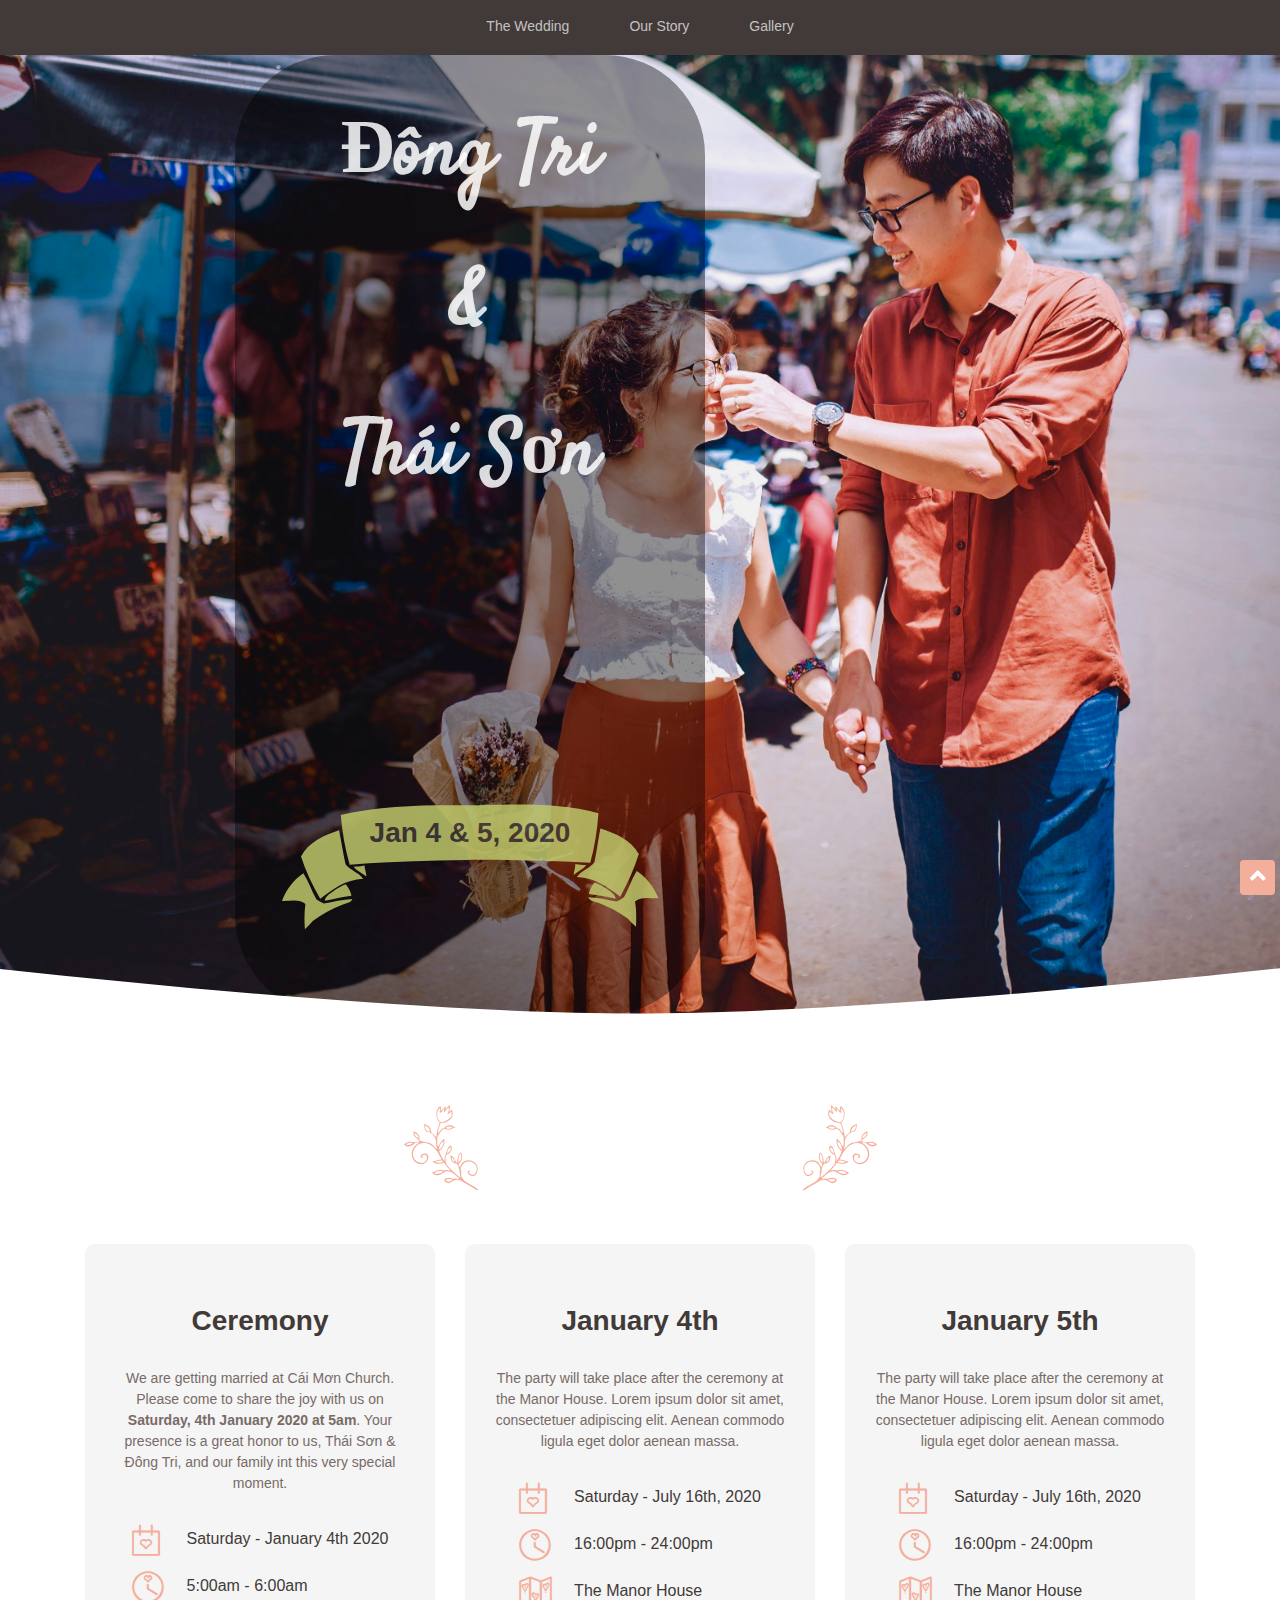
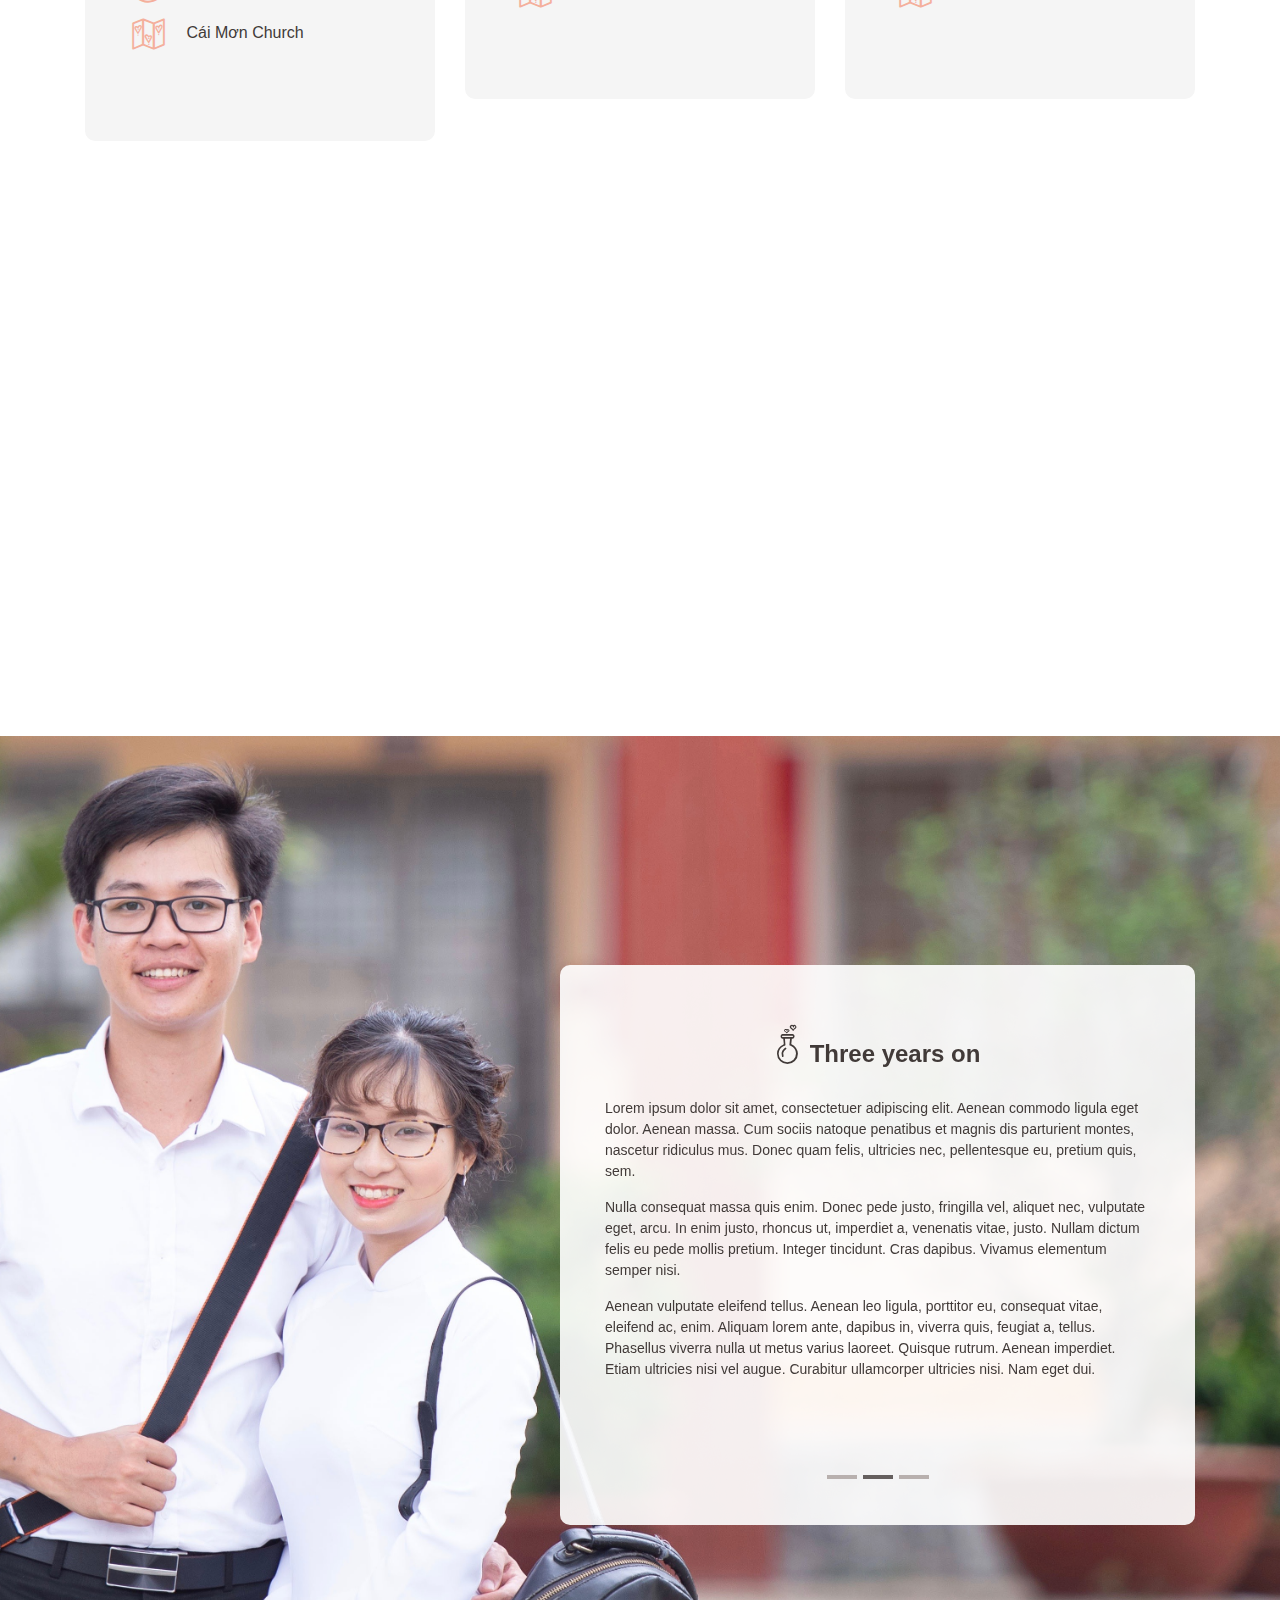
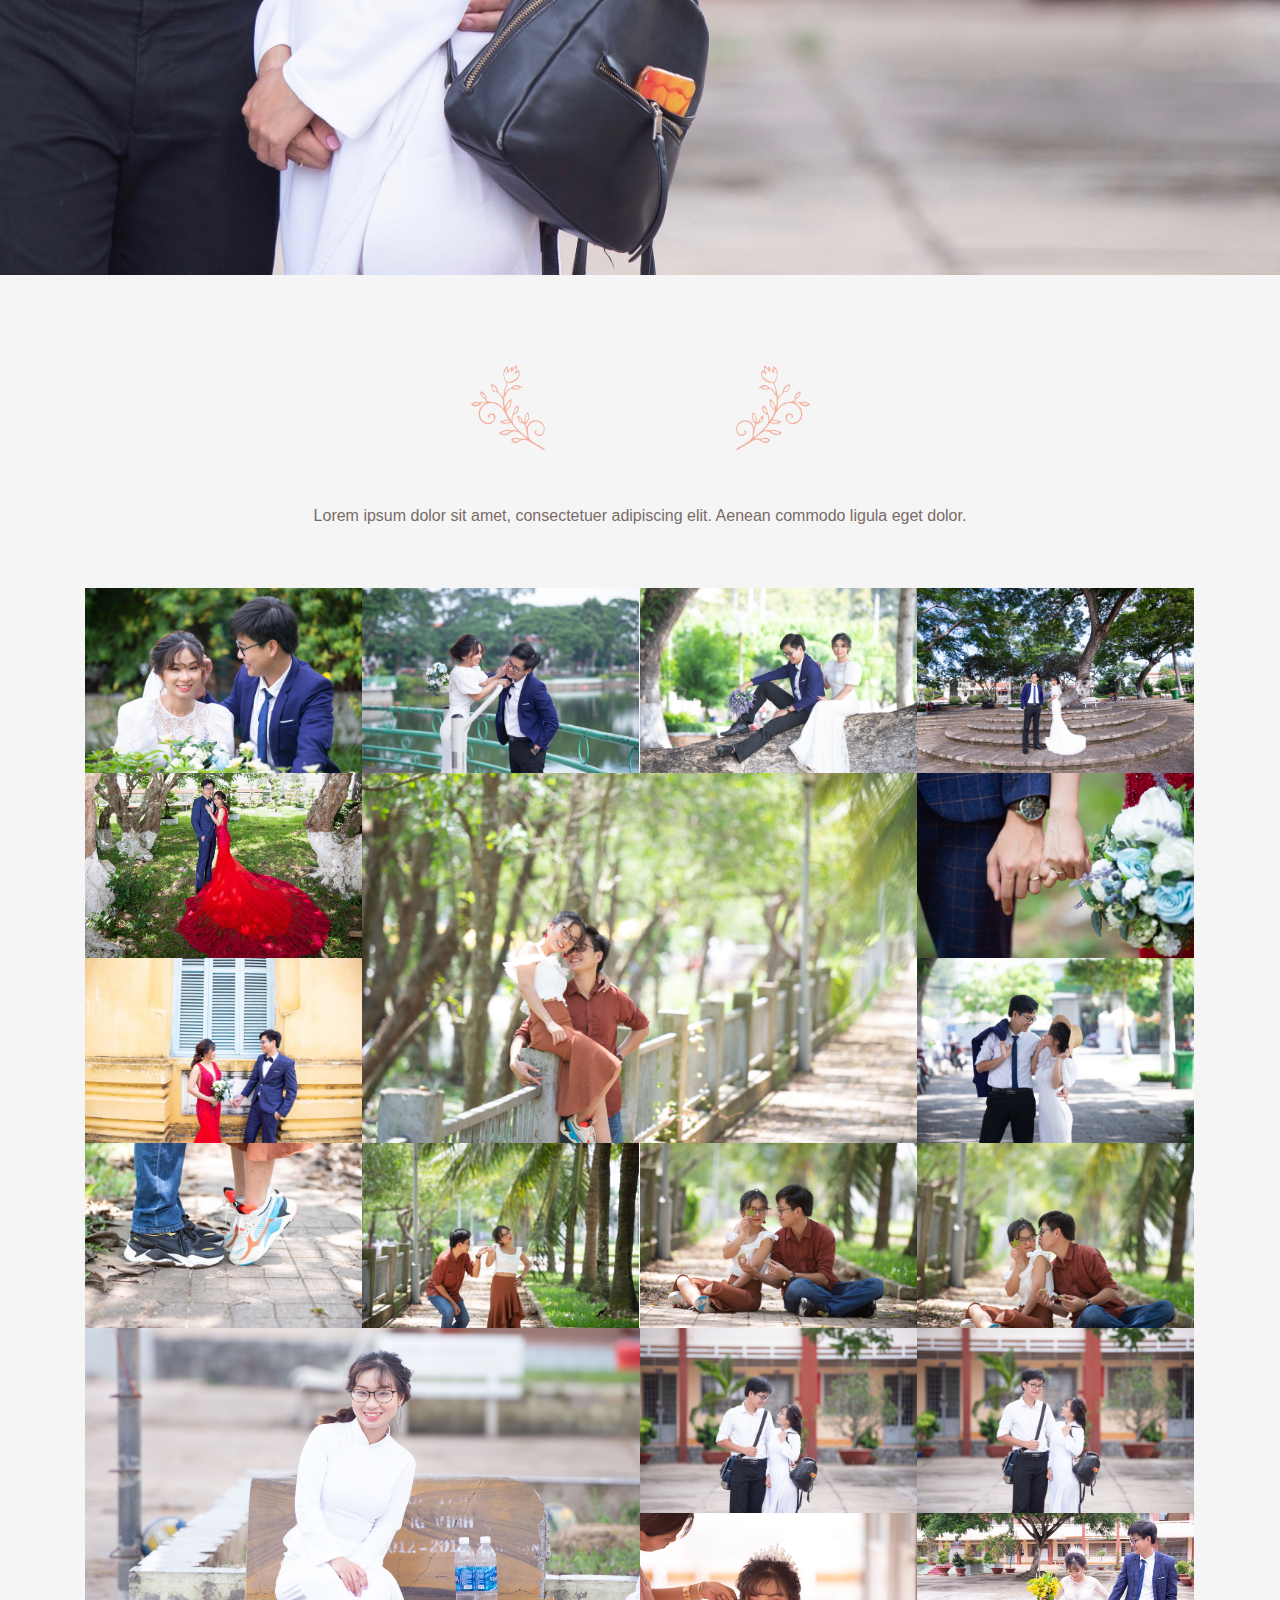
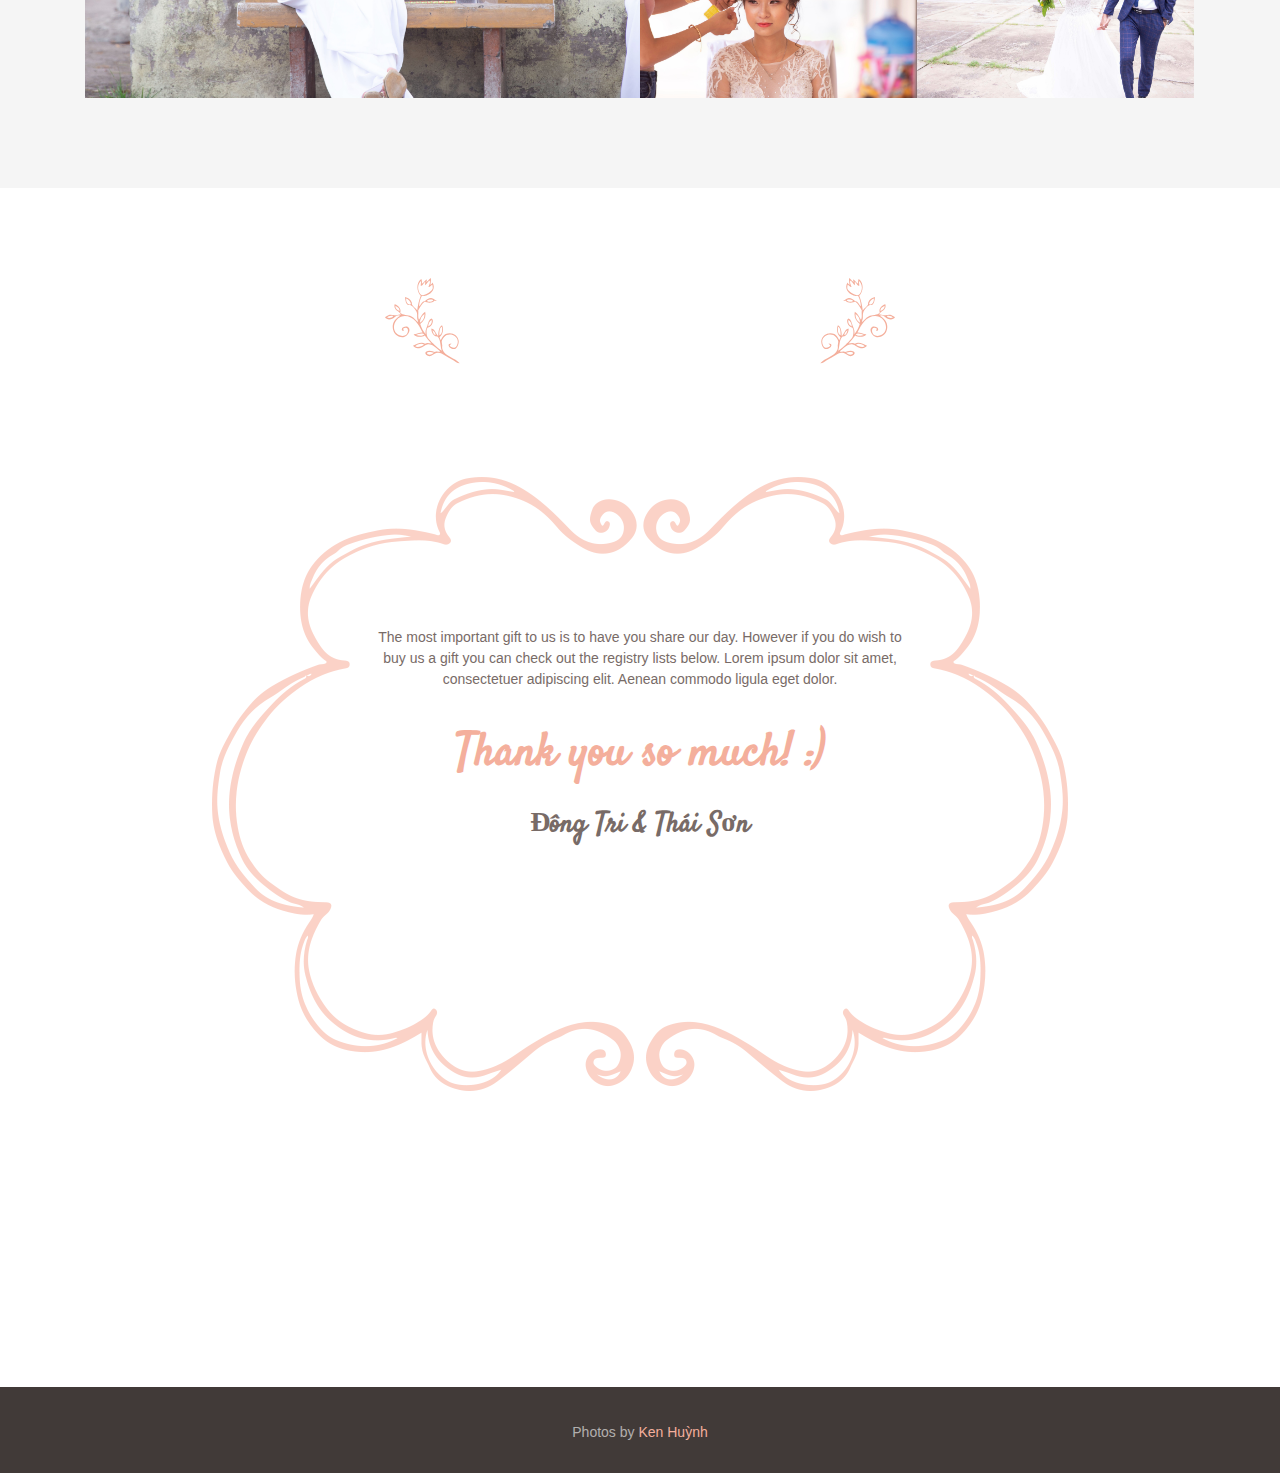
==== commit 38ba4381: "update picture" ====
--- a/wedding.htm
+++ b/wedding.htm
@@ -3,7 +3,7 @@
 	
 	<head>
 		<meta http-equiv="Content-Type" content="text/html; charset=UTF-8">
-		<title>Responsive website template for wedding invitations</title>
+		<title>Đông Tri & Thái Sơn</title>
 		<!-- Meta -->
 		<meta http-equiv="X-UA-Compatible" content="IE=edge">
 		<meta name="viewport" content="width=device-width, initial-scale=1.0">
@@ -28,6 +28,7 @@
 		<link rel="stylesheet" href="https://cdnjs.cloudflare.com/ajax/libs/font-awesome/4.7.0/css/font-awesome.min.css">
 		<!-- Facebook Pixel Code -->
 		<script type="text/javascript" src="./wedding/jquery-3.3.1.min.js"></script>
+		<script type="text/javascript" src="./wedding/jquery.blueimp-gallery.min.js"></script>
 		<script>
 
 
@@ -86,11 +87,9 @@
 					</button> 
 					<div id="navbar-collapse" class="navbar-collapse collapse text-center justify-content-center">
 						<ul class="nav navbar-nav">
-							<li class="nav-item"><a class="nav-link scrollto" href="https://themes.3rdwavemedia.com/matrimony/bs4/4.0/#wedding">The Wedding</a></li>
-							<li class="nav-item"><a class="nav-link scrollto" href="https://themes.3rdwavemedia.com/matrimony/bs4/4.0/#story">Our Story</a></li>
-							<li class="nav-item"><a class="nav-link scrollto" href="https://themes.3rdwavemedia.com/matrimony/bs4/4.0/#gallery">Gallery</a></li>
-							<li class="nav-item"><a class="nav-link scrollto" href="https://themes.3rdwavemedia.com/matrimony/bs4/4.0/#gift">Registries</a></li>
-							<li class="nav-item"><a class="nav-link" href="https://themes.3rdwavemedia.com/matrimony/bs4/4.0/#" data-toggle="modal" data-target="#rsvp-modal">RSVP</a></li>
+							<li class="nav-item"><a class="nav-link scrollto" href="#wedding">The Wedding</a></li>
+							<li class="nav-item"><a class="nav-link scrollto" href="#story">Our Story</a></li>
+							<li class="nav-item"><a class="nav-link scrollto" href="#gallery">Gallery</a></li>
 						</ul>
 					</div>
 				</nav>
@@ -184,6 +183,9 @@
 			<div id="map" class="map-container embed-responsive">
 				<iframe class="embed-responsive-item" src="https://www.google.com/maps/d/embed?mid=1fOAZMWZ5mdK_ioti37oQocjR53zU3qKu&hl=en" width="640" height="480"></iframe>
 			</div>
+		</section>
+		<section id="wedding" class="wedding-section section">
+
 		</section>
 		<section id="story" class="story-section section">
 			<div class="container text-center">
@@ -276,7 +278,7 @@
 							share our day. However if you do wish to buy us a gift you can check out the registry lists below. Lorem ipsum dolor sit amet, consectetuer adipiscing elit. Aenean commodo ligula eget dolor.
 						</div>
 						<div class="thank-you script">Thank you so much! :)</div>
-						<div class="signature script">Amy &amp; Nick</div>
+						<div class="signature script">Đông Tri &amp; Thái Sơn</div>
 						<div class="couple-profile animated bounceIn delayp3" style="opacity: 0;"></div>
 					</div>
 					<!--//message-inner-->
@@ -289,8 +291,7 @@
 		<footer class="footer">
 			<div class="footer-content text-center">
 				<div class="container">
-					<div class="copyright">Template Copyright @ <a href="http://themes.3rdwavemedia.com/" target="_blank">3rd Wave Media</a></div>
-					<div class="credit">Photos by <a href="https://www.flickr.com/photos/ryan_polei/" target="_blank">Ryan Polei</a></div>
+					<div class="credit">Photos by <a href="https://www.facebook.com/kenhuynhphoto" target="_blank">Ken Huỳnh</a></div>
 				</div>
 				<!--//container-->       
 			</div>
--- a/wedding/theme-1.css
+++ b/wedding/theme-1.css
@@ -496,13 +496,13 @@
     height:460px
 }
 .story-section{
-    background:#413a38 url("../images/story-bg.jpg") no-repeat 50% top;
+    background:#413a38 url("../images/story-bg2.jpg") no-repeat 50% top;
     -webkit-background-size:cover;
     -moz-background-size:cover;
     -o-background-size:cover;
     background-size:cover;
     padding-top:60px;
-    padding-bottom:90px
+    padding-bottom:350px
 }
 .story-section .container{
     position:relative
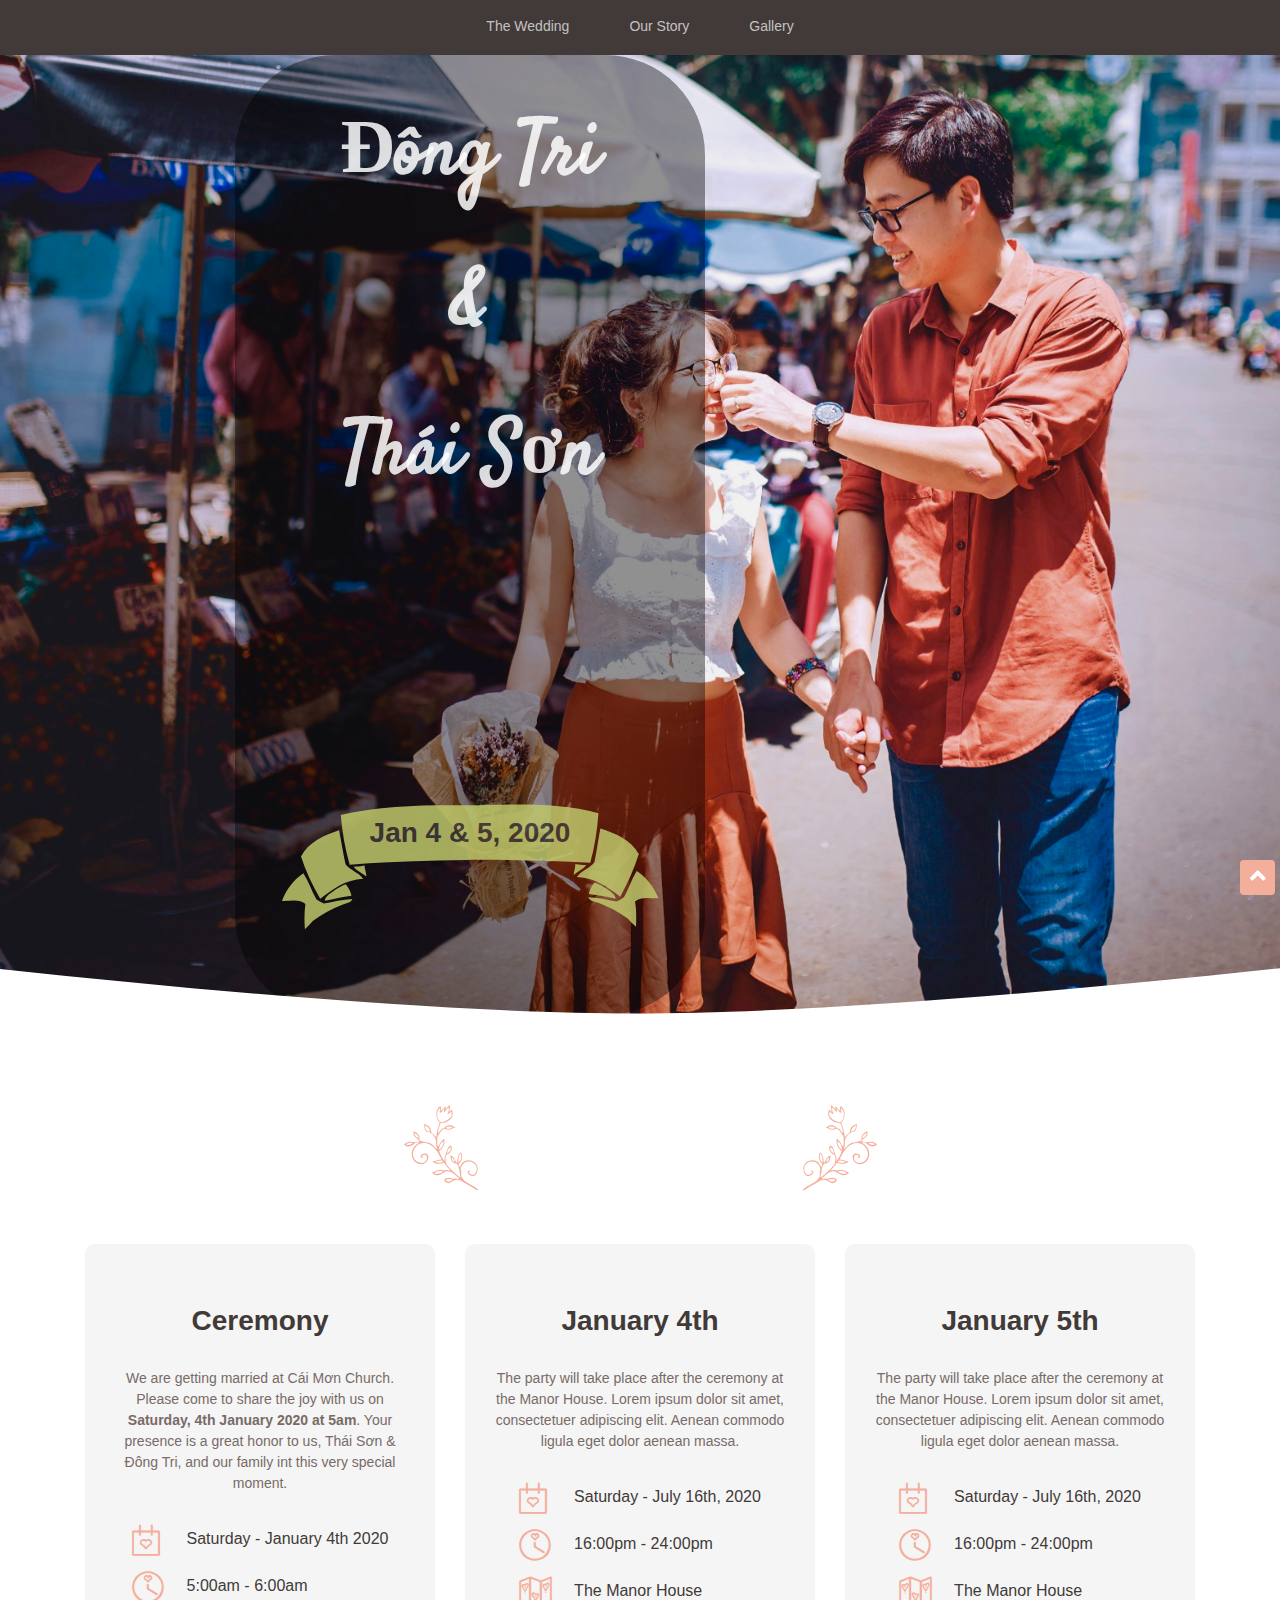
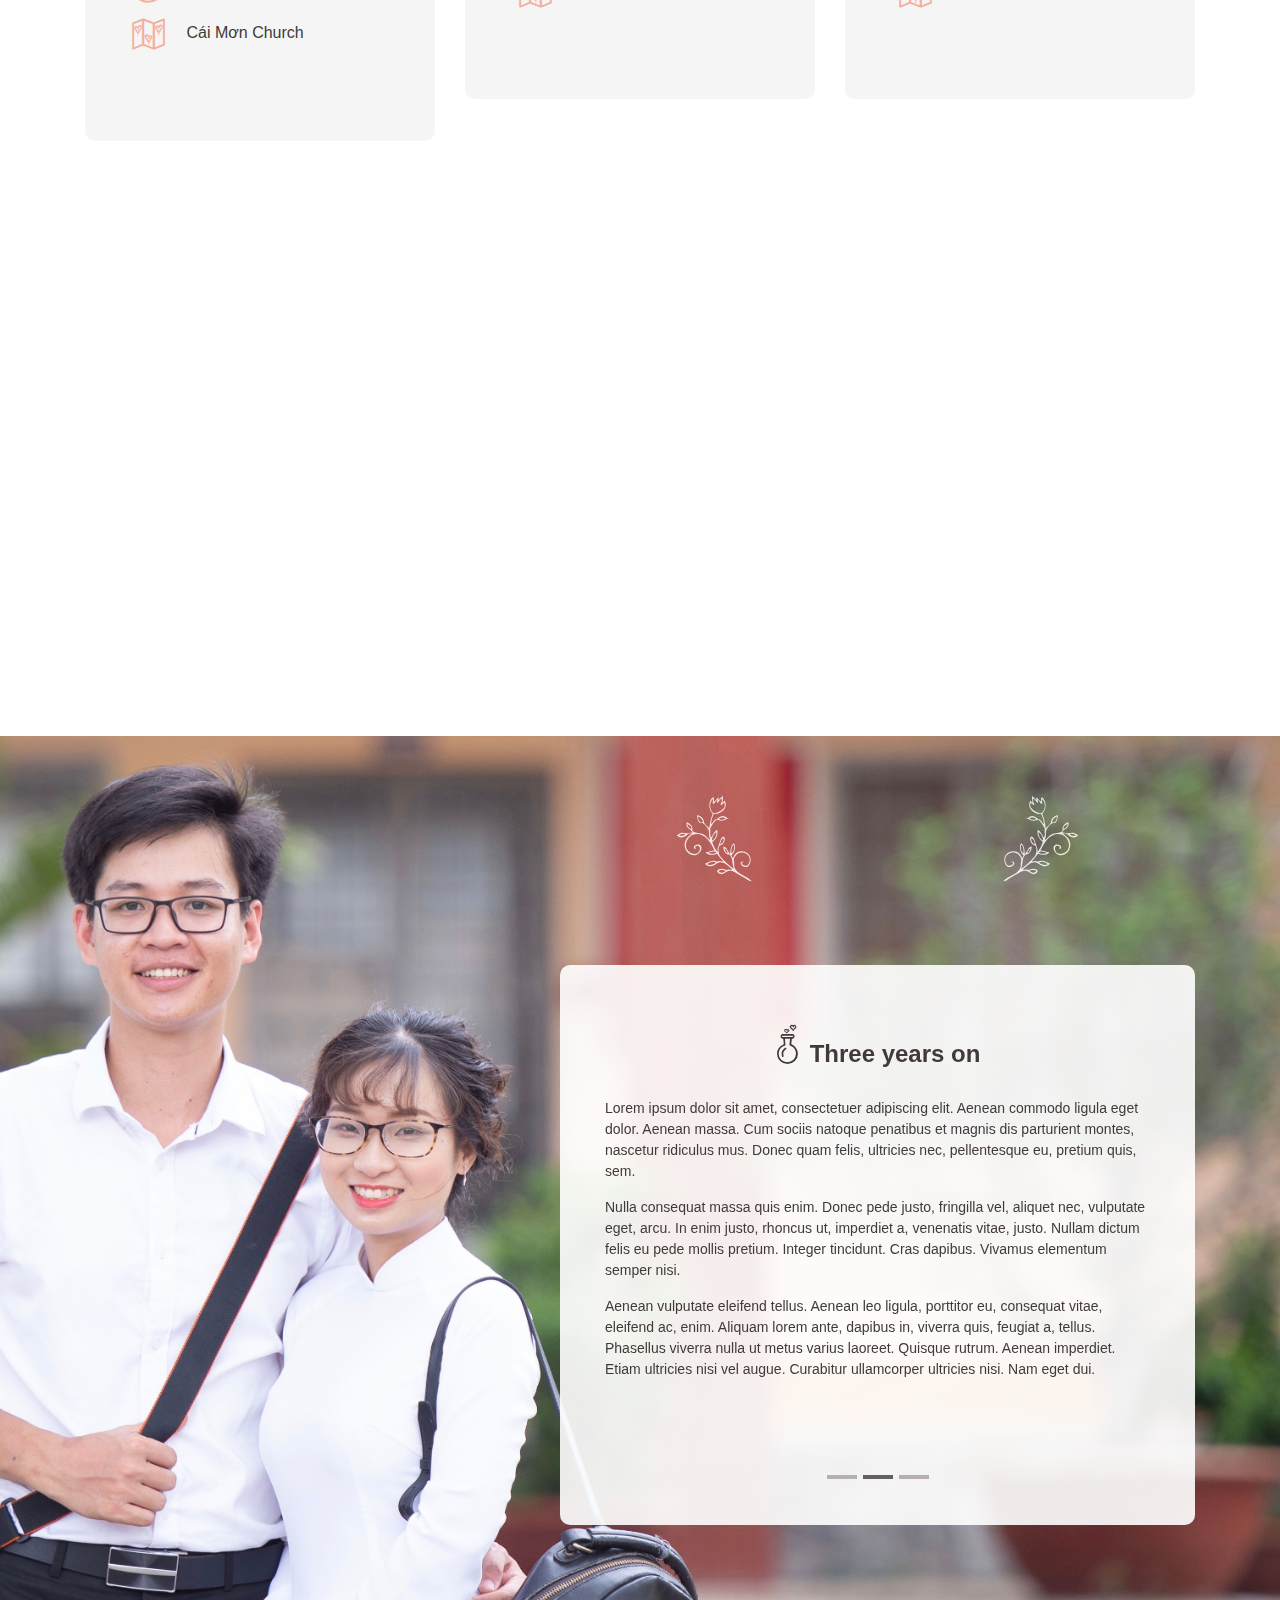
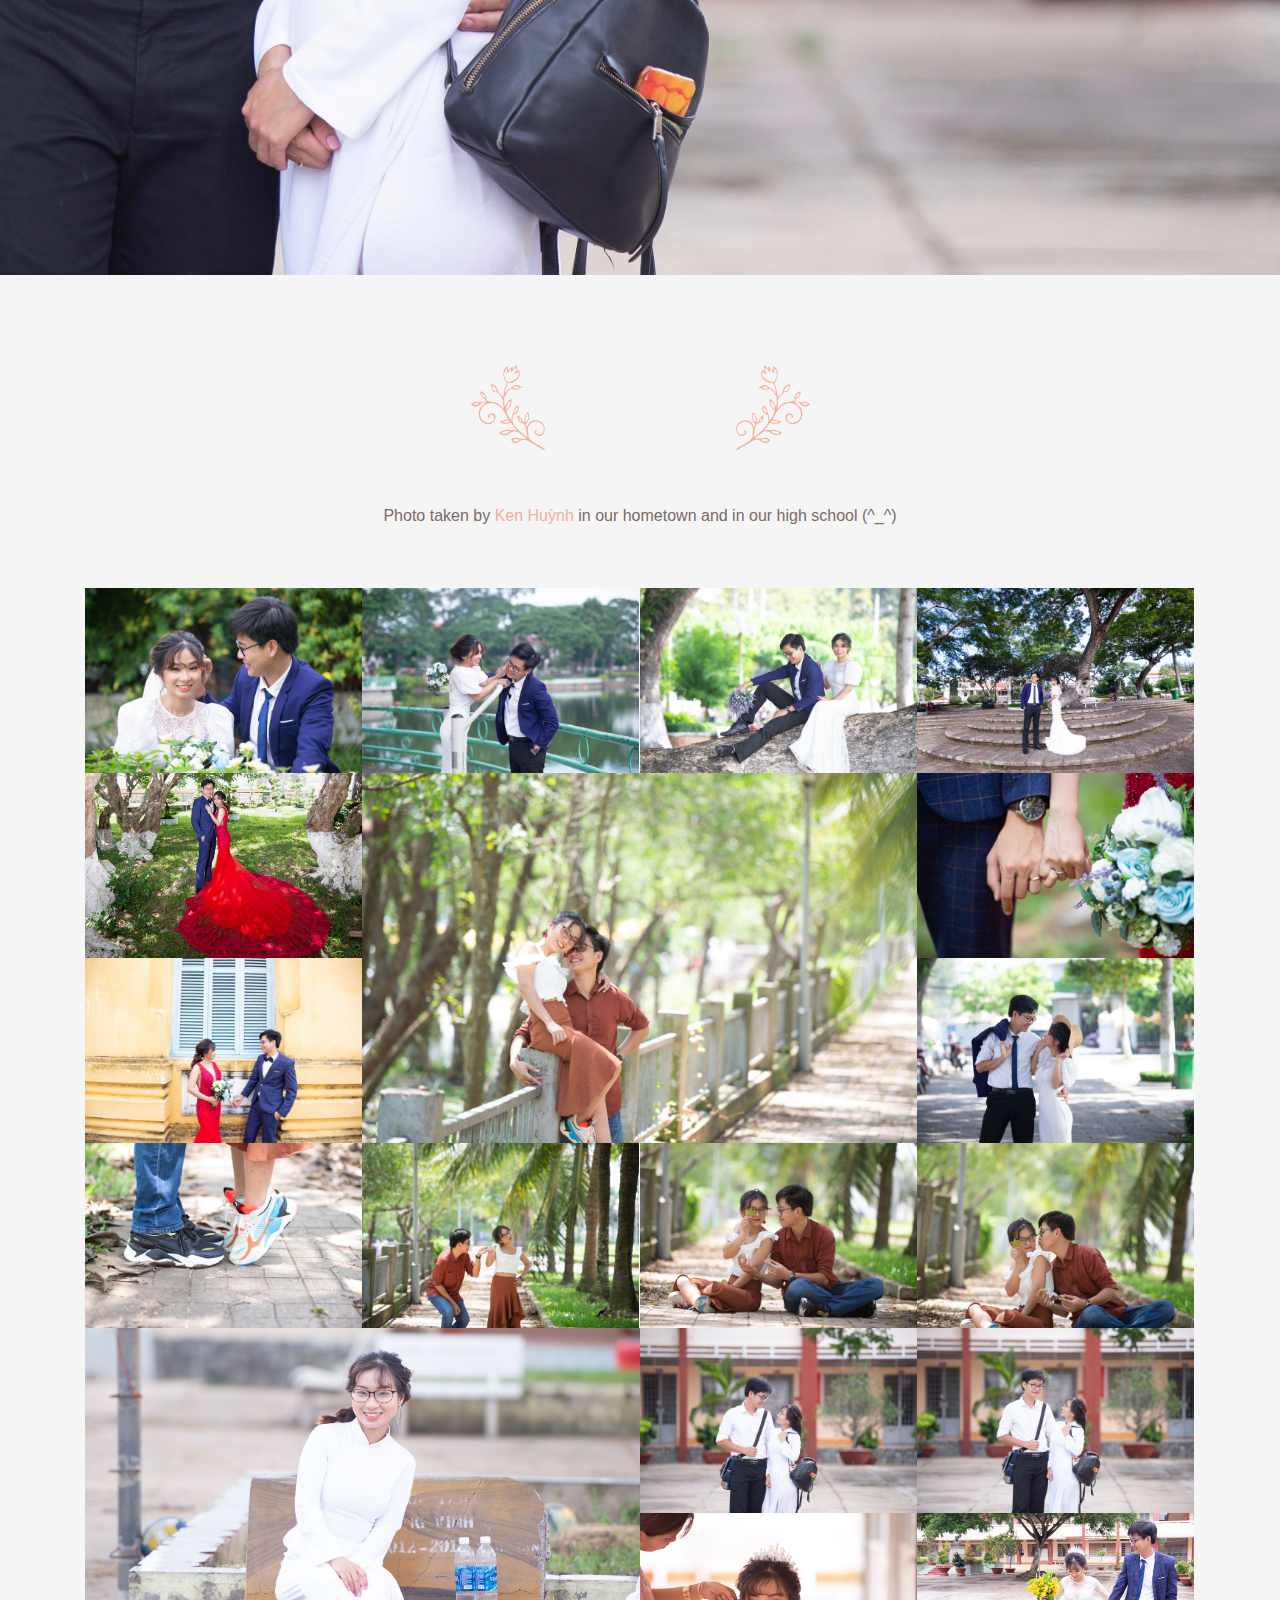
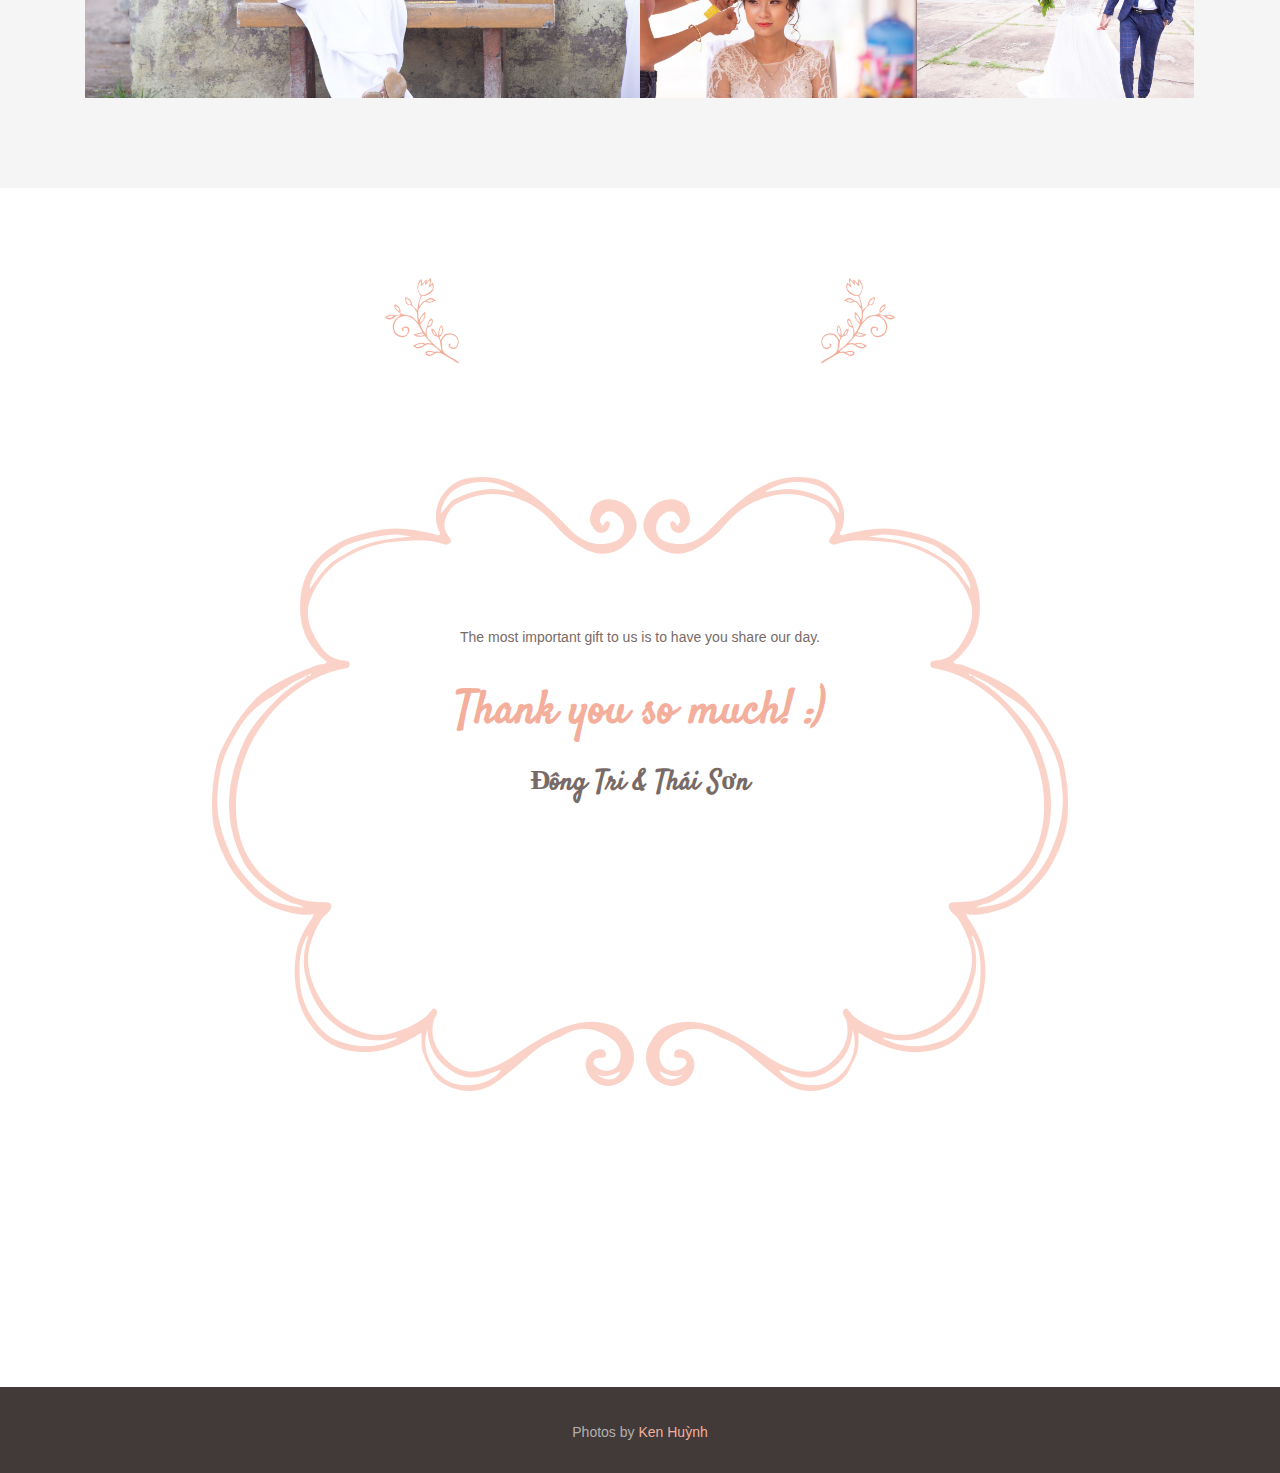
==== commit 7c3ceed8: "fix images" ====
--- a/wedding.htm
+++ b/wedding.htm
@@ -16,9 +16,10 @@
 		<link href="./wedding/css" rel="stylesheet" type="text/css">
 		<link href="./wedding/css(1)" rel="stylesheet" type="text/css">
 		<!-- FontAwesome JS-->
-		<script defer="" src="./wedding/all.js" integrity="sha384-0pzryjIRos8mFBWMzSSZApWtPl/5++eIfzYmTgBBmXYdhvxPc+XcFEk+zJwDgWbP" crossorigin="anonymous"></script>
+		
 		<!-- Global CSS -->
 		<link rel="stylesheet" href="./wedding/bootstrap.min.css">
+		
 		<!-- Plugins CSS -->   
 		<link rel="stylesheet" href="./wedding/style.css">
 		<link rel="stylesheet" href="./wedding/animate.min.css">
@@ -28,7 +29,9 @@
 		<link rel="stylesheet" href="https://cdnjs.cloudflare.com/ajax/libs/font-awesome/4.7.0/css/font-awesome.min.css">
 		<!-- Facebook Pixel Code -->
 		<script type="text/javascript" src="./wedding/jquery-3.3.1.min.js"></script>
+		<script src="./wedding/all.js"></script>
 		<script type="text/javascript" src="./wedding/jquery.blueimp-gallery.min.js"></script>
+		<script type="text/javascript" src="./wedding/bootstrap.min.js"></script>
 		<script>
 
 
@@ -63,20 +66,6 @@
 		</style>
 	</head>
 	<body data-spy="scroll">
-		<div id="fb-root" class=" fb_reset">
-			<div style="position: absolute; top: -10000px; width: 0px; height: 0px;">
-				<div><iframe name="fb_xdm_frame_https" id="fb_xdm_frame_https" aria-hidden="true" title="Facebook Cross Domain Communication Frame" tabindex="-1" frameborder="0" allowtransparency="true" allowfullscreen="true" scrolling="no" allow="encrypted-media" src="./wedding/xd_arbiter.html" style="border: none;"></iframe></div>
-				<div></div>
-			</div>
-		</div>
-		<script>(function(d, s, id) {
-			var js, fjs = d.getElementsByTagName(s)[0];
-			if (d.getElementById(id)) return;
-			js = d.createElement(s); js.id = id;
-			js.src = "//connect.facebook.net/en_US/sdk.js#xfbml=1&version=v2.5";
-			fjs.parentNode.insertBefore(js, fjs);
-			}(document, 'script', 'facebook-jssdk'));
-		</script>
 		<!-- ******HEADER****** --> 
 		<header id="header" class="header fixed-top">
 			<div class="container ">
@@ -239,7 +228,7 @@
 		<section id="gallery" class="gallery-section section">
 			<div class="container text-center">
 				<h3 class="title script"><span class="title-deco-left"></span><span class="title-text animated fadeInUp delayp2" style="opacity: 0;">Gallery</span><span class="title-deco-right"></span></h3>
-				<div class="intro">Lorem ipsum dolor sit amet, consectetuer adipiscing elit. Aenean commodo ligula eget dolor. </div>
+				<div class="intro">Photo taken by <a href="https://www.facebook.com/kenhuynhphoto" target="_blank">Ken Huỳnh</a> in our hometown and in our high school (^_^)</div>
 				<div class="gallery-container">
 					<div id="photos-wrapper" class="photos-wrapper" style="position: relative; height: 1110.85px;">
 						<div class="item" style="position: absolute; left: 0%; top: 0px;"><a href="./wedding/pic-1.jpg" data-gallery=""><img class="img-fluid" src="./wedding/pic-1.jpg" alt=""></a></div>
@@ -261,55 +250,37 @@
 						<div class="item" style="position: absolute; left: 50%; top: 925px;"><a href="./wedding/pic-17.jpg" data-gallery=""><img class="img-fluid" src="./wedding/pic-17.jpg" alt=""></a></div>
 						<div class="item" style="position: absolute; left: 74.955%; top: 925px;"><a href="./wedding/pic-18.jpg" data-gallery=""><img class="img-fluid" src="./wedding/pic-18.jpg" alt=""></a></div>
 					</div>
-					<!--//photos-wrapper-->
-				</div>
-				<!--//gallery-container-->
-			</div>
-			<!--//container-->
+				</div>
+			</div>
 		</section>
-		<!--//gallery-section-->
-		<!-- ******Gift Section****** -->
 		<section id="gift" class="gift-section section">
 			<div class="container text-center">
 				<h3 class="title script"><span class="title-deco-left"></span><span class="title-text animated fadeInUp delayp2" style="opacity: 0;"><span class="d-none d-lg-inline">Gift</span> Registries</span><span class="title-deco-right"></span></h3>
 				<div class="message-container">
 					<div class="message-inner mx-auto">
-						<div class="intro">The most important gift to us is to have you
-							share our day. However if you do wish to buy us a gift you can check out the registry lists below. Lorem ipsum dolor sit amet, consectetuer adipiscing elit. Aenean commodo ligula eget dolor.
-						</div>
+						<div class="intro">The most important gift to us is to have you share our day. </div>
 						<div class="thank-you script">Thank you so much! :)</div>
 						<div class="signature script">Đông Tri &amp; Thái Sơn</div>
 						<div class="couple-profile animated bounceIn delayp3" style="opacity: 0;"></div>
 					</div>
-					<!--//message-inner-->
-				</div>
-			</div>
-			<!--//container-->
+				</div>
+			</div>
 		</section>
-		<!--//gift-section-->
-		<!-- ******FOOTER****** --> 
 		<footer class="footer">
 			<div class="footer-content text-center">
 				<div class="container">
 					<div class="credit">Photos by <a href="https://www.facebook.com/kenhuynhphoto" target="_blank">Ken Huỳnh</a></div>
 				</div>
-				<!--//container-->       
-			</div>
-			<!--//footer-content-->
+			</div>
 		</footer>
-		<!--//footer-->
-		<!-- The Bootstrap Image Gallery lightbox -->
 		<div id="blueimp-gallery" class="blueimp-gallery" data-use-bootstrap-modal="false">
-			<!-- The container for the modal slides -->
 			<div class="slides"></div>
-			<!-- Controls for the borderless lightbox -->
 			<h3 class="title"></h3>
 			<a class="prev">‹</a>
 			<a class="next">›</a>
 			<a class="close">×</a>
 			<a class="play-pause"></a>
 			<ol class="indicator"></ol>
-			<!-- The modal dialog, which will be used to wrap the lightbox content -->
 			<div class="modal fade" tabindex="-1">
 				<div class="modal-dialog">
 					<div class="modal-content">
@@ -332,8 +303,6 @@
 				</div>
 			</div>
 		</div>
-		<!--blueimp-gallery-->
-		<!-- RSVP Modal -->
 		<div id="rsvp-modal" class="modal modal-rsvp" tabindex="-1" role="dialog" aria-labelledby="rsvpModalLabel" aria-hidden="true">
 			<div class="modal-dialog" role="document">
 				<div class="modal-content">
@@ -344,7 +313,6 @@
 							<span class="subtitle display-block">Come and celebrate with us! <br> Please RSVP by May 16, 2020</span>
 						</h2>
 					</div>
-					<!--//modal-header-->
 					<div class="modal-body">
 						<form id="rsvp-form" class="rsvp-form form" method="post" action="https://themes.3rdwavemedia.com/matrimony/bs4/4.0/mailer.php" novalidate="novalidate">
 							<div id="form-messages" class="text-center"></div>
@@ -405,20 +373,12 @@
 								<div class="additional-info text-center col-12">
 									If you have any questions please let us know. You can either email us at <a href="https://themes.3rdwavemedia.com/matrimony/bs4/4.0/#">amynickwedding@gmail.com</a> or give us a ring at 0133 123455
 								</div>
-								<!--//notes-->    
 							</div>
-							<!--//row-->
 						</form>
-						<!--//rsvp-form-->
-					</div>
-					<!--//modal-body-->
-				</div>
-				<!--//modal-content-->
-			</div>
-			<!--//modal-dialog-->
+					</div>
+				</div>
+			</div>
 		</div>
-		<!--//modal-->
-		<!-- Direction Modal-->
 		<div id="direction-modal" class="direction-modal modal" tabindex="-1" role="dialog" aria-labelledby="directionModalLabel">
 			<div class="modal-dialog" role="document">
 				<div class="modal-content">
@@ -426,7 +386,6 @@
 						<button type="button" class="close" data-dismiss="modal" aria-label="Close"><span aria-hidden="true">×</span></button>
 						<h4 class="modal-title text-center" id="directionModalLabel">How to get to the events</h4>
 					</div>
-					<!--//modal-header-->
 					<div class="modal-body">
 						<div class="row">
 							<div class="event-col col-12 col-md-6">
